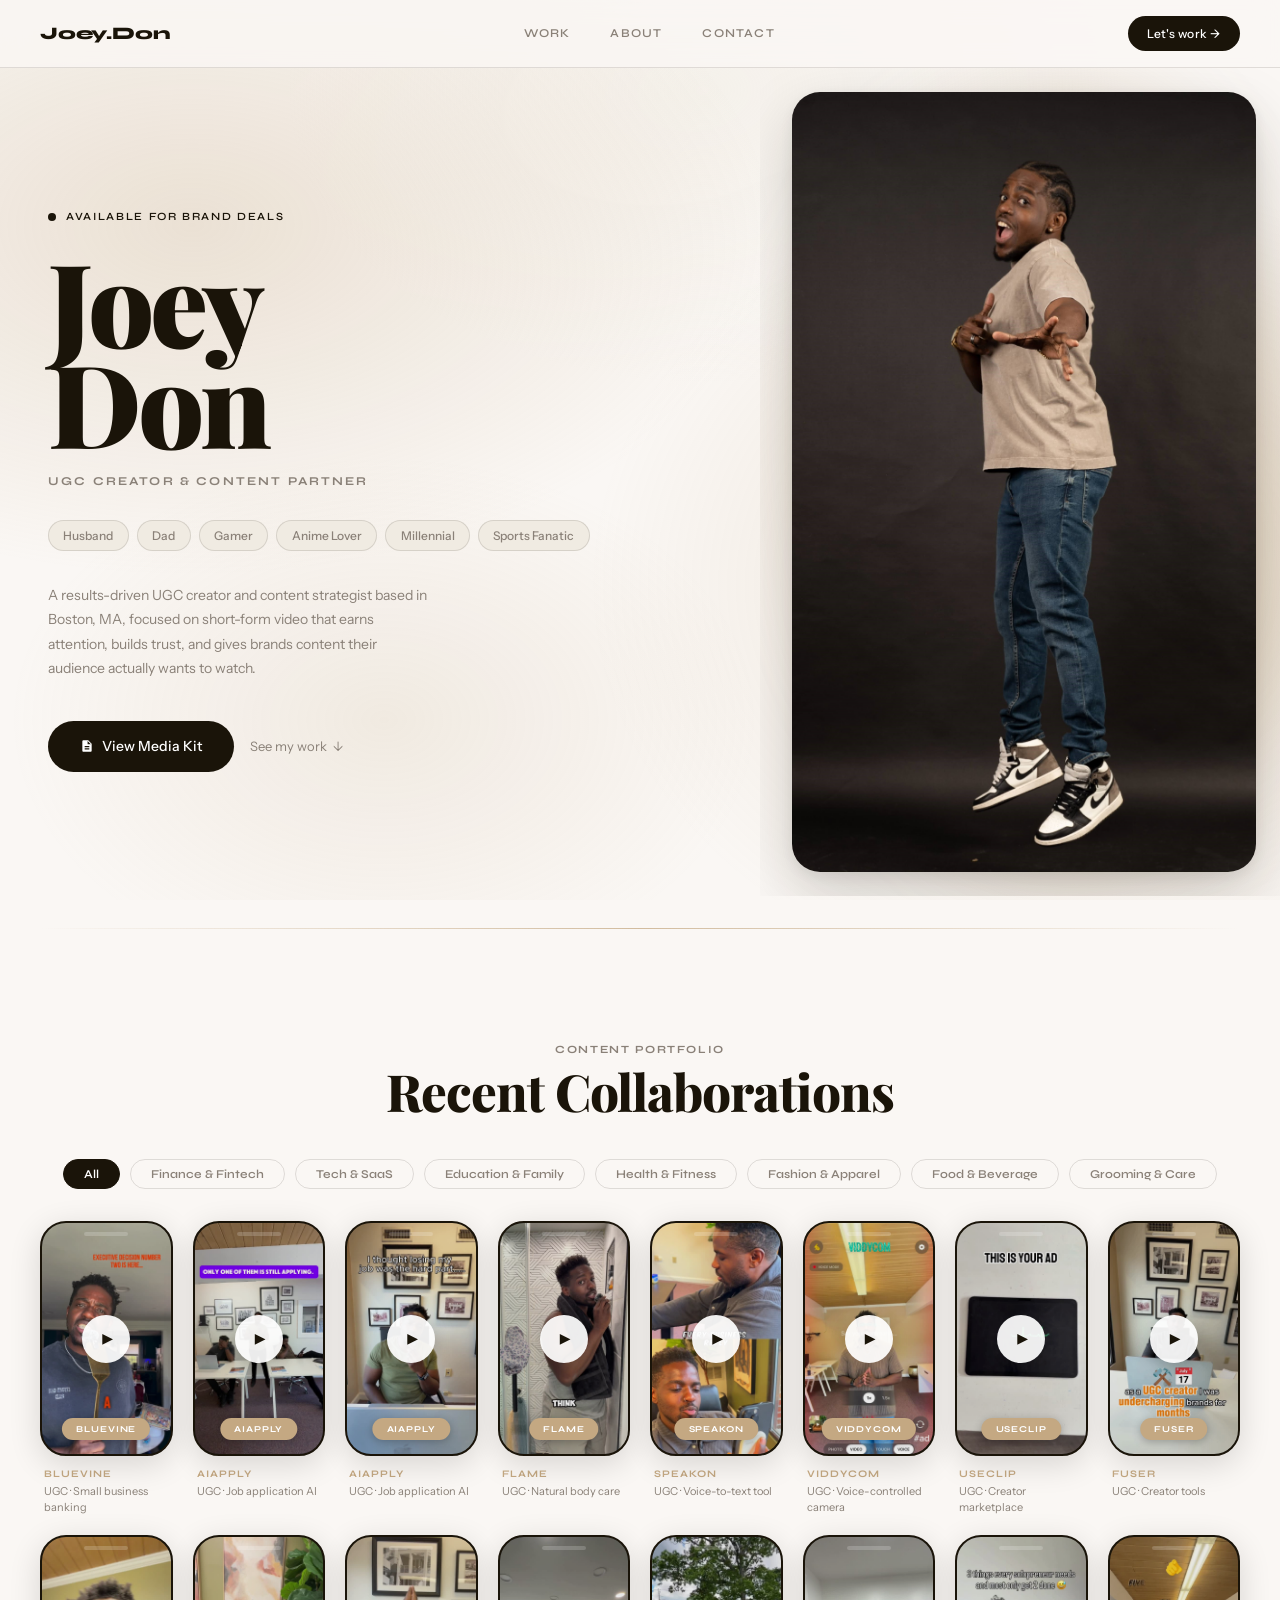
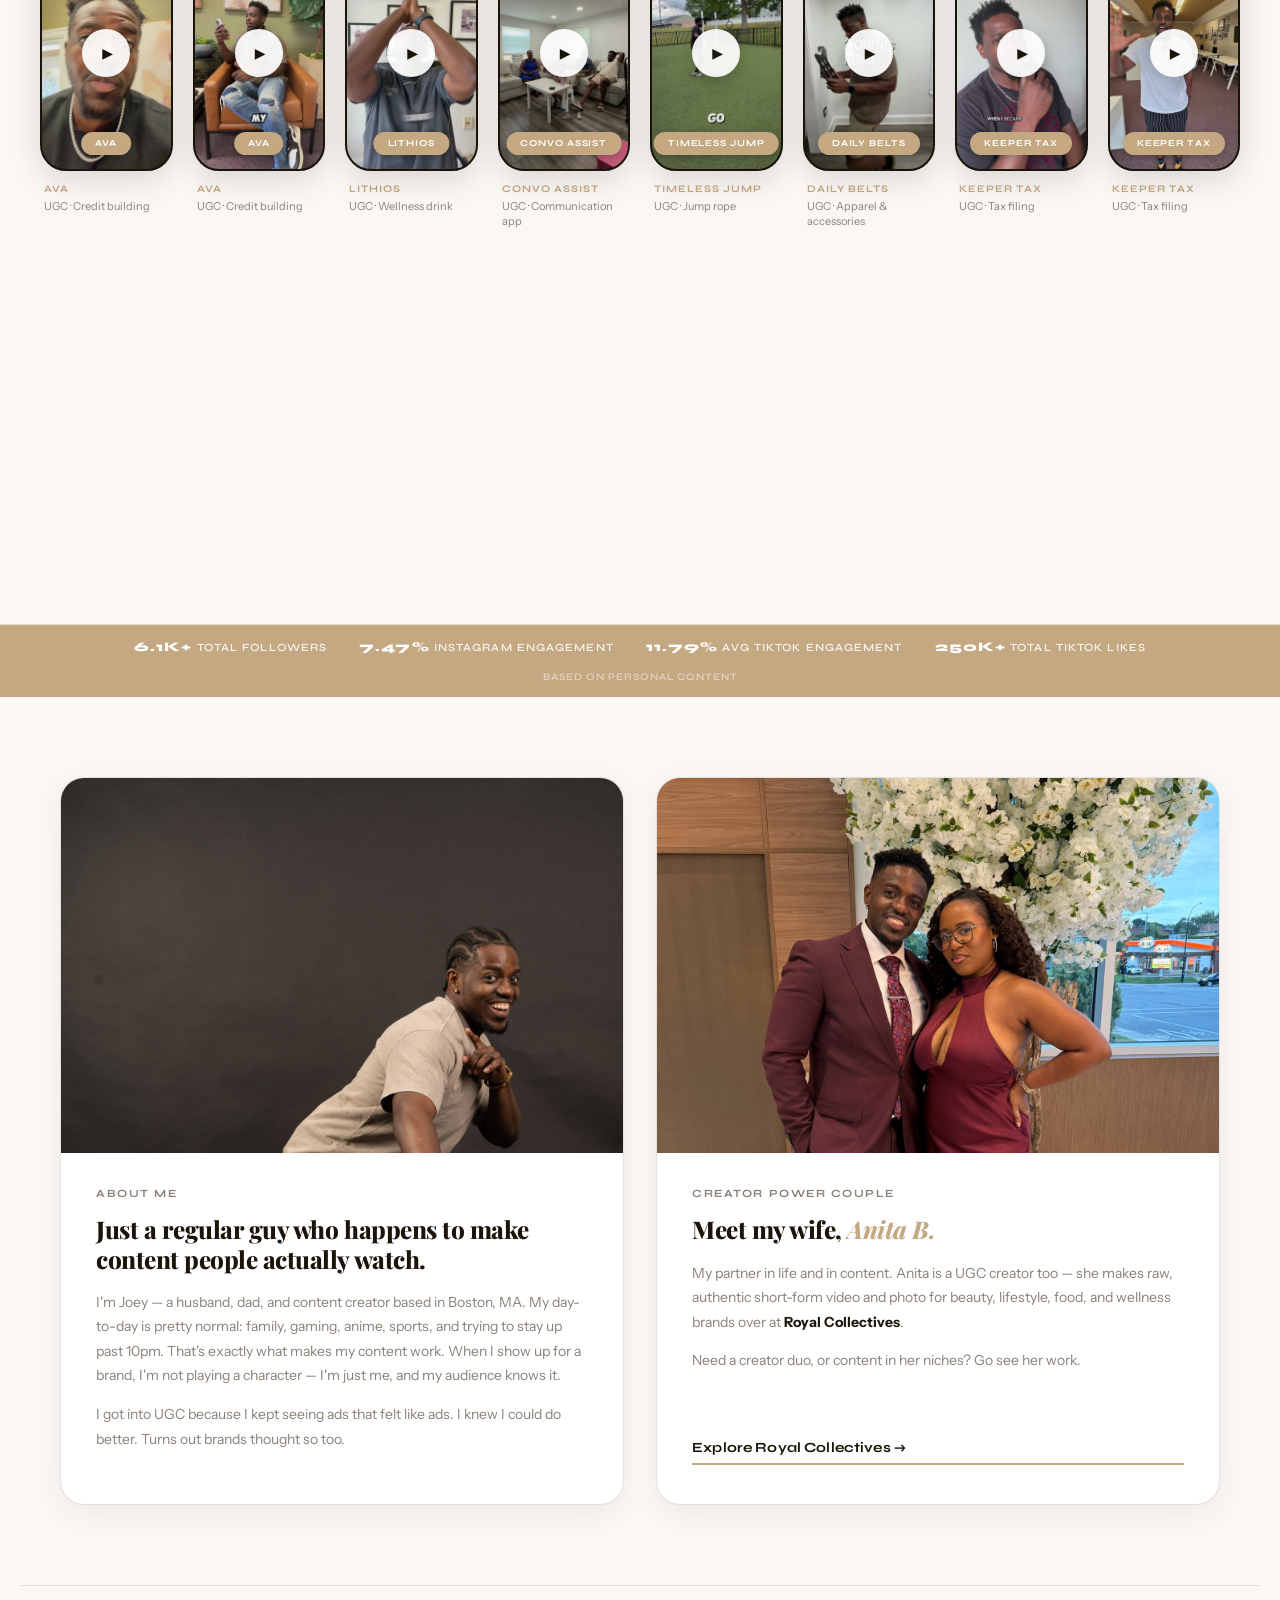
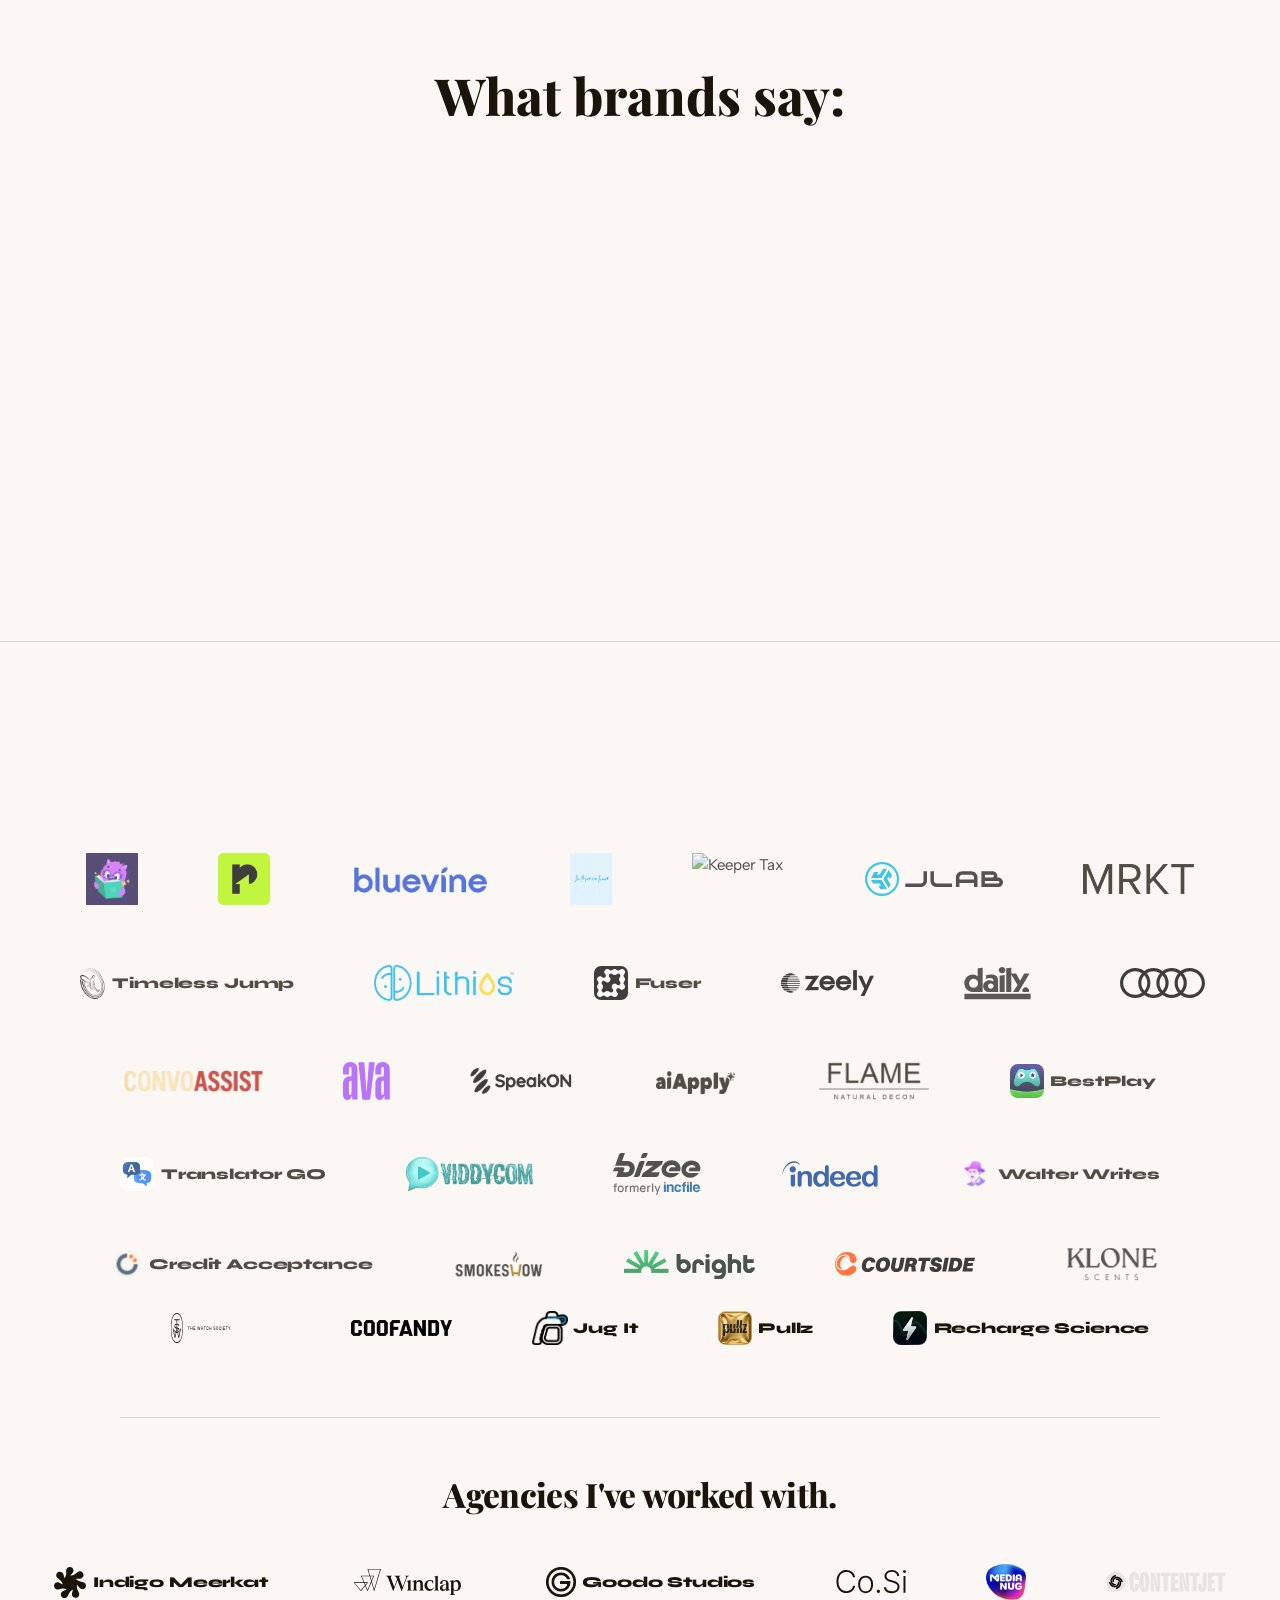
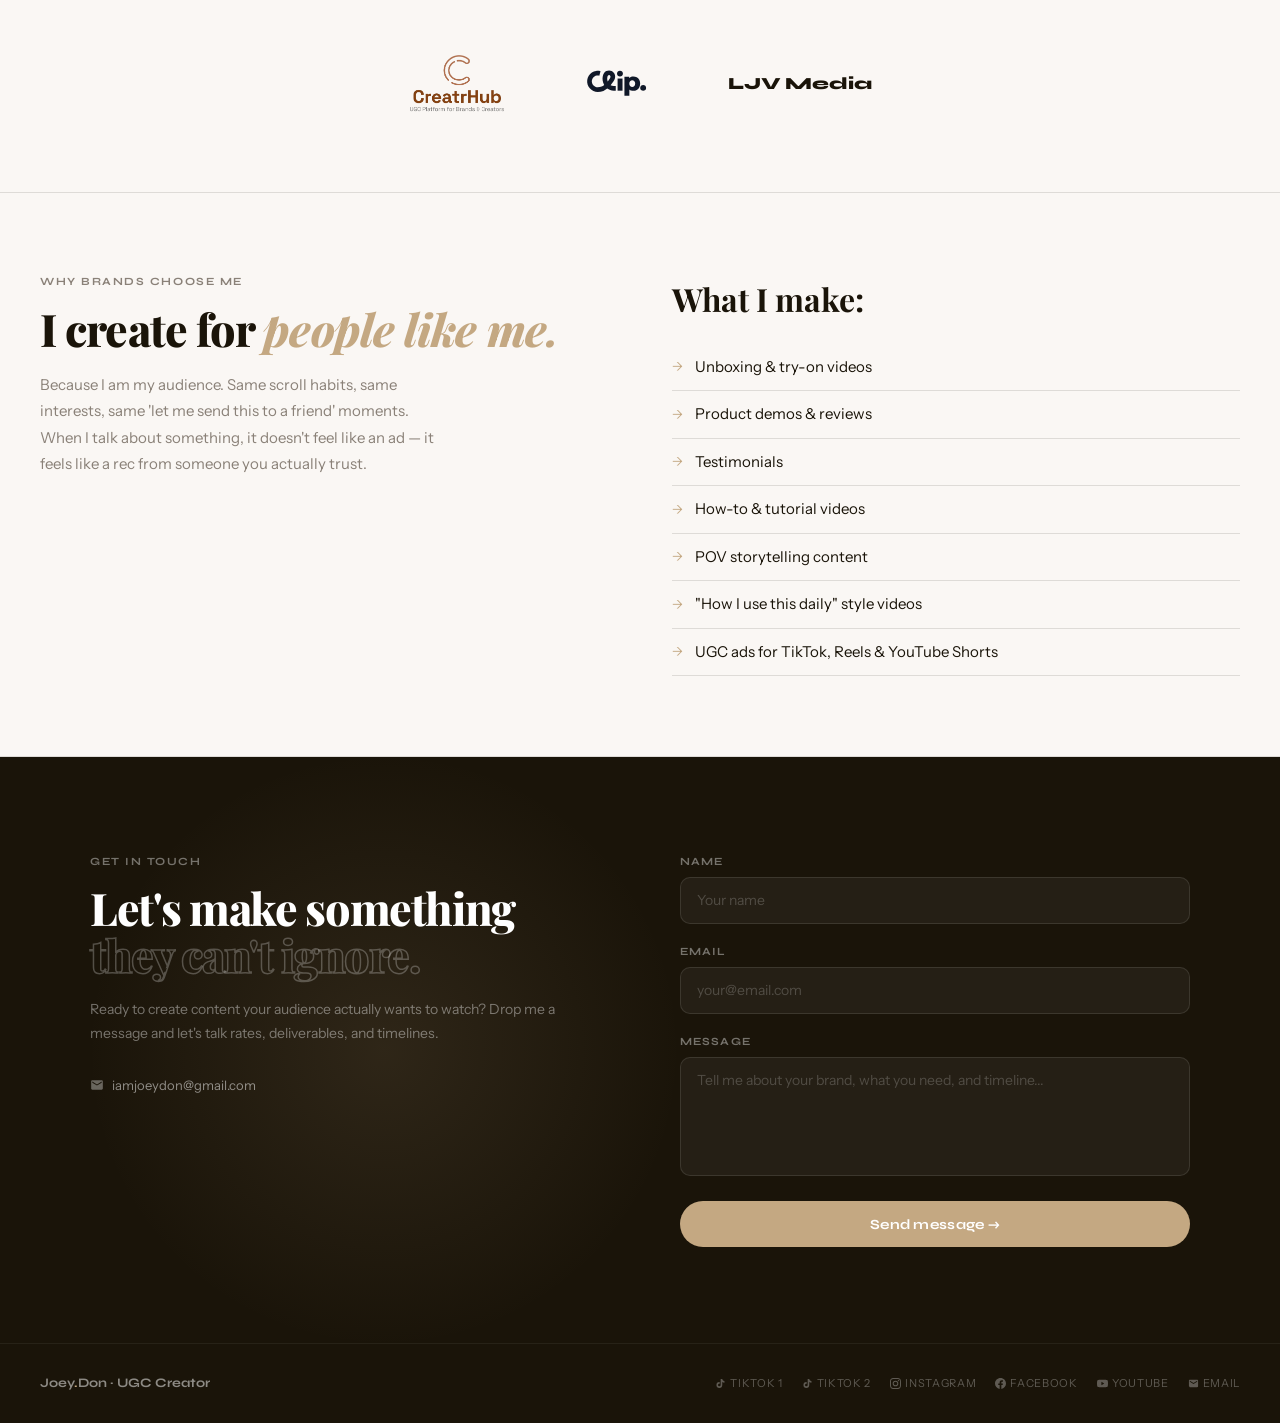
==== index.html @ cc967bf4 "Add Recharge Science to brands Co-Authored-By: Claude Opus 4.8 <noreply@anthropic.com>" ====
<!DOCTYPE html>
<html lang="en">
<head>
  <meta charset="UTF-8">
  <meta name="viewport" content="width=device-width, initial-scale=1.0">
  <title>Joey Don · UGC Creator</title>
  <meta name="description" content="Joey Don is a UGC creator making authentic short-form video content for brands — lifestyle, work humor, parenting, gaming, and more. Based stats, real results.">
  <meta property="og:title" content="Joey Don · UGC Creator" />
  <meta property="og:description" content="Authentic short-form video content that converts. Work humor, parenting, gaming, anime, and lifestyle niches." />
  <meta property="og:image" content="https://joeydon.com/public/images/joey_don_1.jpg" />
  <meta property="og:url" content="https://joeydon.com" />
  <meta property="og:type" content="website" />
  <meta name="twitter:card" content="summary_large_image" />
  <meta name="twitter:title" content="Joey Don · UGC Creator" />
  <meta name="twitter:description" content="Authentic short-form video content that converts. Work humor, parenting, gaming, anime, and lifestyle niches." />
  <meta name="twitter:image" content="https://joeydon.com/public/images/joey_don_1.jpg" />
  <link rel="preconnect" href="https://fonts.googleapis.com">
  <link rel="preconnect" href="https://fonts.gstatic.com" crossorigin>
  <link href="https://fonts.googleapis.com/css2?family=Playfair+Display:ital,wght@0,700;0,800;0,900;1,700&family=Syne:wght@400;600;700;800&family=Instrument+Sans:ital,wght@0,400;0,500;1,400&display=swap" rel="stylesheet">
  <link rel="stylesheet" href="public/style.css">
</head>
<body>

  <!-- ── NAV ── -->
  <nav></nav>

  <!-- ── HERO ── -->
  <div class="hero">
    <div class="hero-text">
      <div class="hero-eyebrow">
        <div class="pulse-dot"></div>
        <div class="eyebrow-text">Available for brand deals</div>
      </div>
      <div class="hero-name">Joey<br>Don</div>
      <div class="hero-role">UGC Creator &amp; Content Partner</div>
      <div class="identity-tags">
        <span class="identity-tag">Husband</span>
        <span class="identity-tag">Dad</span>
        <span class="identity-tag">Gamer</span>
        <span class="identity-tag">Anime Lover</span>
        <span class="identity-tag">Millennial</span>
        <span class="identity-tag">Sports Fanatic</span>
      </div>
      <p class="hero-sub">A results-driven UGC creator and content strategist based in Boston, MA, focused on short-form video that earns attention, builds trust, and gives brands content their audience actually wants to watch.</p>
      <div class="hero-actions">
        <a href="https://cjet.me/joeydon" class="btn-primary" target="_blank" rel="noopener noreferrer">
          <svg viewBox="0 0 24 24"><path d="M14 2H6c-1.1 0-2 .9-2 2v16c0 1.1.9 2 2 2h12c1.1 0 2-.9 2-2V8l-6-6zm2 16H8v-2h8v2zm0-4H8v-2h8v2zm-3-5V3.5L18.5 9H13z"/></svg>
          View Media Kit
        </a>
        <a href="#portfolio" class="btn-ghost">See my work</a>
      </div>
    </div>

    <div class="hero-photos">
      <div class="photo-frame">
        <img src="public/images/photos/joey_don_1.jpg" alt="Joey Don" />
      </div>
    </div>
  </div>

  <div class="section-divider"></div>

  <!-- ── VIDEO PORTFOLIO ── -->
  <div class="section" id="portfolio">
    <div class="section-header">
      <div>
        <div class="section-label">Content Portfolio</div>
        <div class="section-title">Recent Collaborations</div>
      </div>
    </div>

    <!-- ── FILTERS ── -->
    <div class="portfolio-filters">
      <button class="filter-btn active" data-filter="all">All</button>
      <button class="filter-btn" data-filter="finance">Finance &amp; Fintech</button>
      <button class="filter-btn" data-filter="tech">Tech &amp; SaaS</button>
      <button class="filter-btn" data-filter="education">Education &amp; Family</button>
      <button class="filter-btn" data-filter="fitness">Health &amp; Fitness</button>
      <button class="filter-btn" data-filter="fashion">Fashion &amp; Apparel</button>
      <button class="filter-btn" data-filter="beverage">Food &amp; Beverage</button>
      <button class="filter-btn" data-filter="grooming">Grooming &amp; Care</button>
    </div>

    <div class="video-grid">
      <div class="video-card" data-category="finance">
        <div class="video-thumb">
          <div class="video-badge">BlueVine</div>
          <video preload="metadata" muted playsinline poster="public/images/posters/bluevine2.jpg">
            <source src="public/videos/bluevine2.mp4" type="video/mp4">
          </video>
          <div class="play-overlay"><div class="play-circle">▶</div></div>
        </div>
        <div class="video-info">
          <span class="video-tag">BlueVine</span>
          <p>UGC · Small business banking</p>
        </div>
      </div>
      <div class="video-card" data-category="tech">
        <div class="video-thumb">
          <div class="video-badge">AIApply</div>
          <video preload="metadata" muted playsinline poster="public/images/posters/aiapply_1.jpg">
            <source src="public/videos/aiapply_1.mp4" type="video/mp4">
          </video>
          <div class="play-overlay"><div class="play-circle">▶</div></div>
        </div>
        <div class="video-info">
          <span class="video-tag">AIApply</span>
          <p>UGC · Job application AI</p>
        </div>
      </div>
      <div class="video-card" data-category="tech">
        <div class="video-thumb">
          <div class="video-badge">AIApply</div>
          <video preload="metadata" muted playsinline poster="public/images/posters/aiapply_2.jpg">
            <source src="public/videos/aiapply_2.mp4" type="video/mp4">
          </video>
          <div class="play-overlay"><div class="play-circle">▶</div></div>
        </div>
        <div class="video-info">
          <span class="video-tag">AIApply</span>
          <p>UGC · Job application AI</p>
        </div>
      </div>
      <div class="video-card" data-category="grooming">
        <div class="video-thumb">
          <div class="video-badge">Flame</div>
          <video preload="metadata" muted playsinline poster="public/images/posters/flame.jpg">
            <source src="public/videos/flame.mp4" type="video/mp4">
          </video>
          <div class="play-overlay"><div class="play-circle">▶</div></div>
        </div>
        <div class="video-info">
          <span class="video-tag">Flame</span>
          <p>UGC · Natural body care</p>
        </div>
      </div>
      <div class="video-card" data-category="tech">
        <div class="video-thumb">
          <div class="video-badge">SpeakON</div>
          <video preload="metadata" muted playsinline poster="public/images/posters/speakon.jpg">
            <source src="public/videos/speakon.mp4" type="video/mp4">
          </video>
          <div class="play-overlay"><div class="play-circle">▶</div></div>
        </div>
        <div class="video-info">
          <span class="video-tag">SpeakON</span>
          <p>UGC · Voice-to-text tool</p>
        </div>
      </div>
      <div class="video-card" data-category="tech">
        <div class="video-thumb">
          <div class="video-badge">Viddycom</div>
          <video preload="metadata" muted playsinline poster="public/images/posters/viddycom.jpg">
            <source src="public/videos/viddycom.mp4" type="video/mp4">
          </video>
          <div class="play-overlay"><div class="play-circle">▶</div></div>
        </div>
        <div class="video-info">
          <span class="video-tag">Viddycom</span>
          <p>UGC · Voice-controlled camera</p>
        </div>
      </div>
      <div class="video-card" data-category="tech">
        <div class="video-thumb">
          <div class="video-badge">UseClip</div>
          <video preload="metadata" muted playsinline poster="public/images/posters/useclip.jpg">
            <source src="public/videos/useclip.mp4" type="video/mp4">
          </video>
          <div class="play-overlay"><div class="play-circle">▶</div></div>
        </div>
        <div class="video-info">
          <span class="video-tag">UseClip</span>
          <p>UGC · Creator marketplace</p>
        </div>
      </div>
      <div class="video-card" data-category="tech">
        <div class="video-thumb">
          <div class="video-badge">Fuser</div>
          <video preload="metadata" muted playsinline poster="public/images/posters/fuser.jpg">
            <source src="public/videos/fuser.mp4" type="video/mp4">
          </video>
          <div class="play-overlay"><div class="play-circle">▶</div></div>
        </div>
        <div class="video-info">
          <span class="video-tag">Fuser</span>
          <p>UGC · Creator tools</p>
        </div>
      </div>
      <div class="video-card" data-category="finance">
        <div class="video-thumb">
          <div class="video-badge">Ava</div>
          <video preload="metadata" muted playsinline poster="public/images/posters/meetava.jpg">
            <source src="public/videos/meetava.mp4" type="video/mp4">
          </video>
          <div class="play-overlay"><div class="play-circle">▶</div></div>
        </div>
        <div class="video-info">
          <span class="video-tag">Ava</span>
          <p>UGC · Credit building</p>
        </div>
      </div>
      <div class="video-card" data-category="finance">
        <div class="video-thumb">
          <div class="video-badge">Ava</div>
          <video preload="metadata" muted playsinline poster="public/images/posters/meetava_2.jpg">
            <source src="public/videos/meetava_2.mp4" type="video/mp4">
          </video>
          <div class="play-overlay"><div class="play-circle">▶</div></div>
        </div>
        <div class="video-info">
          <span class="video-tag">Ava</span>
          <p>UGC · Credit building</p>
        </div>
      </div>
      <div class="video-card" data-category="beverage">
        <div class="video-thumb">
          <div class="video-badge">Lithios</div>
          <video preload="metadata" muted playsinline poster="public/images/posters/lithios.jpg">
            <source src="public/videos/lithios.mp4" type="video/mp4">
          </video>
          <div class="play-overlay"><div class="play-circle">▶</div></div>
        </div>
        <div class="video-info">
          <span class="video-tag">Lithios</span>
          <p>UGC · Wellness drink</p>
        </div>
      </div>
      <div class="video-card" data-category="tech">
        <div class="video-thumb">
          <div class="video-badge">Convo Assist</div>
          <video preload="metadata" muted playsinline poster="public/images/posters/convoassist.jpg">
            <source src="public/videos/convoassist.mp4" type="video/mp4">
          </video>
          <div class="play-overlay"><div class="play-circle">▶</div></div>
        </div>
        <div class="video-info">
          <span class="video-tag">Convo Assist</span>
          <p>UGC · Communication app</p>
        </div>
      </div>
      <div class="video-card" data-category="fitness">
        <div class="video-thumb">
          <div class="video-badge">Timeless Jump</div>
          <video preload="metadata" muted playsinline poster="public/images/posters/timelessjump.jpg">
            <source src="public/videos/timelessjump.mp4" type="video/mp4">
          </video>
          <div class="play-overlay"><div class="play-circle">▶</div></div>
        </div>
        <div class="video-info">
          <span class="video-tag">Timeless Jump</span>
          <p>UGC · Jump rope</p>
        </div>
      </div>
      <div class="video-card" data-category="fashion">
        <div class="video-thumb">
          <div class="video-badge">Daily Belts</div>
          <video preload="metadata" muted playsinline poster="public/images/posters/dailybelts.jpg">
            <source src="public/videos/dailybelts.mp4" type="video/mp4">
          </video>
          <div class="play-overlay"><div class="play-circle">▶</div></div>
        </div>
        <div class="video-info">
          <span class="video-tag">Daily Belts</span>
          <p>UGC · Apparel &amp; accessories</p>
        </div>
      </div>
      <div class="video-card" data-category="finance">
        <div class="video-thumb">
          <div class="video-badge">Keeper Tax</div>
          <video preload="metadata" muted playsinline poster="public/images/posters/keeper_1.jpg">
            <source src="public/videos/keeper_1.mp4" type="video/mp4">
          </video>
          <div class="play-overlay"><div class="play-circle">▶</div></div>
        </div>
        <div class="video-info">
          <span class="video-tag">Keeper Tax</span>
          <p>UGC · Tax filing</p>
        </div>
      </div>
      <div class="video-card" data-category="finance">
        <div class="video-thumb">
          <div class="video-badge">Keeper Tax</div>
          <video preload="metadata" muted playsinline poster="public/images/posters/keeper_2.jpg">
            <source src="public/videos/keeper_2.mp4" type="video/mp4">
          </video>
          <div class="play-overlay"><div class="play-circle">▶</div></div>
        </div>
        <div class="video-info">
          <span class="video-tag">Keeper Tax</span>
          <p>UGC · Tax filing</p>
        </div>
      </div>
      <div class="video-card" data-category="finance">
        <div class="video-thumb">
          <div class="video-badge">Keeper Tax</div>
          <video preload="metadata" muted playsinline poster="public/images/posters/keeper_3.jpg">
            <source src="public/videos/keeper_3.mp4" type="video/mp4">
          </video>
          <div class="play-overlay"><div class="play-circle">▶</div></div>
        </div>
        <div class="video-info">
          <span class="video-tag">Keeper Tax</span>
          <p>UGC · Tax filing</p>
        </div>
      </div>
      <div class="video-card" data-category="tech">
        <div class="video-thumb">
          <div class="video-badge">PitchBrand</div>
          <video preload="metadata" muted playsinline poster="public/images/posters/pitchbrand.jpg">
            <source src="public/videos/pitchbrand.mp4" type="video/mp4">
          </video>
          <div class="play-overlay"><div class="play-circle">▶</div></div>
        </div>
        <div class="video-info">
          <span class="video-tag">PitchBrand</span>
          <p>Talking head · Creator tools</p>
        </div>
      </div>
      <div class="video-card" data-category="finance">
        <div class="video-thumb">
          <div class="video-badge">BlueVine</div>
          <video preload="metadata" muted playsinline poster="public/images/posters/bluevine.jpg">
            <source src="public/videos/bluevine.mp4" type="video/mp4">
          </video>
          <div class="play-overlay"><div class="play-circle">▶</div></div>
        </div>
        <div class="video-info">
          <span class="video-tag">BlueVine</span>
          <p>Affiliate · Small business finance</p>
        </div>
      </div>
      <div class="video-card" data-category="finance">
        <div class="video-thumb">
          <div class="video-badge">BlueVine</div>
          <video preload="metadata" muted playsinline poster="public/images/posters/bluevine_3.jpg">
            <source src="public/videos/bluevine_3.mp4" type="video/mp4">
          </video>
          <div class="play-overlay"><div class="play-circle">▶</div></div>
        </div>
        <div class="video-info">
          <span class="video-tag">BlueVine</span>
          <p>UGC · Small business banking</p>
        </div>
      </div>
      <div class="video-card" data-category="education">
        <div class="video-thumb">
          <div class="video-badge">Reading.com</div>
          <video preload="metadata" muted playsinline poster="public/images/posters/readingcom5.jpg">
            <source src="public/videos/readingcom5.mp4" type="video/mp4">
          </video>
          <div class="play-overlay"><div class="play-circle">▶</div></div>
        </div>
        <div class="video-info">
          <span class="video-tag">Reading.com</span>
          <p>Talking head · EdTech promotion</p>
        </div>
      </div>
      <div class="video-card" data-category="education">
        <div class="video-thumb">
          <div class="video-badge">Reading.com</div>
          <video preload="metadata" muted playsinline poster="public/images/posters/readingcom_2.jpg">
            <source src="public/videos/readingcom_2.mp4" type="video/mp4">
          </video>
          <div class="play-overlay"><div class="play-circle">▶</div></div>
        </div>
        <div class="video-info">
          <span class="video-tag">Reading.com</span>
          <p>Skit style · Kids literacy</p>
        </div>
      </div>
      <div class="video-card" data-category="education">
        <div class="video-thumb">
          <div class="video-badge">Reading.com</div>
          <video preload="metadata" muted playsinline poster="public/images/posters/readingcom_3.jpg">
            <source src="public/videos/readingcom_3.mp4" type="video/mp4">
          </video>
          <div class="play-overlay"><div class="play-circle">▶</div></div>
        </div>
        <div class="video-info">
          <span class="video-tag">Reading.com</span>
          <p>POV style · Parent relatable</p>
        </div>
      </div>
      <div class="video-card" data-category="education">
        <div class="video-thumb">
          <div class="video-badge">Reading.com</div>
          <video preload="metadata" muted playsinline poster="public/images/posters/readingcom_4.jpg">
            <source src="public/videos/readingcom_4.mp4" type="video/mp4">
          </video>
          <div class="play-overlay"><div class="play-circle">▶</div></div>
        </div>
        <div class="video-info">
          <span class="video-tag">Reading.com</span>
          <p>Voiceover · Product feature</p>
        </div>
      </div>
    </div>


  </div>

  <!-- ── STATS BAR ── -->
  <div class="stats-bar">
    <span class="stat-item"><span class="stat-val">6.1K+</span> Total Followers</span>
    <span class="stat-dot">·</span>
    <span class="stat-item"><span class="stat-val">7.47%</span> Instagram Engagement</span>
    <span class="stat-dot">·</span>
    <span class="stat-item"><span class="stat-val">11.79%</span> Avg TikTok Engagement</span>
    <span class="stat-dot">·</span>
    <span class="stat-item"><span class="stat-val">250K+</span> Total TikTok Likes</span>
    <div class="stats-note">Based on personal content</div>
  </div>

  <!-- ── ABOUT + PARTNER (side by side) ── -->
  <div class="about-duo" id="about-me">
    <div class="duo-card">
      <div class="duo-photo">
        <img src="public/images/photos/joey_don_2.jpg" alt="Joey Don" />
      </div>
      <div class="duo-body">
        <div class="section-label" style="margin-bottom:0.8rem;">About me</div>
        <h2 class="duo-heading">Just a regular guy who happens to make content people actually watch.</h2>
        <p>I'm Joey — a husband, dad, and content creator based in Boston, MA. My day-to-day is pretty normal: family, gaming, anime, sports, and trying to stay up past 10pm. That's exactly what makes my content work. When I show up for a brand, I'm not playing a character — I'm just me, and my audience knows it.</p>
        <p>I got into UGC because I kept seeing ads that felt like ads. I knew I could do better. Turns out brands thought so too.</p>
      </div>
    </div>
    <a href="https://royalcollectives.com/" target="_blank" rel="noopener noreferrer" class="duo-card duo-card--link">
      <div class="duo-photo">
        <img src="public/images/photos/anita_joey.jpg" alt="Joey and Anita" />
      </div>
      <div class="duo-body">
        <div class="section-label" style="margin-bottom:0.8rem;">Creator power couple</div>
        <h2 class="duo-heading">Meet my wife, <em>Anita B.</em></h2>
        <p>My partner in life and in content. Anita is a UGC creator too — she makes raw, authentic short-form video and photo for beauty, lifestyle, food, and wellness brands over at <strong>Royal Collectives</strong>.</p>
        <p>Need a creator duo, or content in her niches? Go see her work.</p>
        <span class="partner-cta">Explore Royal Collectives →</span>
      </div>
    </a>
  </div>

  <!-- ── TESTIMONIALS ── -->
  <div class="testimonials-section">
    <div class="testimonials-heading">What brands say:</div>
    <div class="testimonials-carousel">
      <div class="testimonials-track" id="testimonials-track">
      <div class="testimonial-card">
        <div class="testimonial-quote">"Joey made an awesome skit style UGC video for PitchBrand. He had fast turnaround, great communication, and produced a sharp ad angle that we're excited to test. Definitely recommend!"</div>
        <div class="testimonial-author">
          <div class="testimonial-avatar">K</div>
          <div>
            <div class="testimonial-name">Kyle</div>
            <div class="testimonial-role">Owner, PitchBrand</div>
          </div>
        </div>
      </div>
      <div class="testimonial-card">
        <div class="testimonial-quote">"Joey's content is great — keep it coming!"</div>
        <div class="testimonial-author">
          <div class="testimonial-avatar">S</div>
          <div>
            <div class="testimonial-name">Sylvain</div>
            <div class="testimonial-role">Head of Growth, Reading.com</div>
          </div>
        </div>
      </div>
      <div class="testimonial-card">
        <div class="testimonial-quote">"Genuinely loved the content you made, and it's actually ranking, which is exactly what we're after."</div>
        <div class="testimonial-author">
          <div class="testimonial-avatar">K</div>
          <div>
            <div class="testimonial-name">Kristal</div>
            <div class="testimonial-role">Sr. Creative Strategist, Keeper Tax</div>
          </div>
        </div>
      </div>
      <div class="testimonial-card">
        <div class="testimonial-quote">"Thank you again for everything! Your video was also one of the favorites among our entire team, and we're really excited to get it posted!"</div>
        <div class="testimonial-author">
          <div class="testimonial-avatar">L</div>
          <div>
            <div class="testimonial-name">Lucas</div>
            <div class="testimonial-role">Brand Coordinator, Lithios</div>
          </div>
        </div>
      </div>
      <div class="testimonial-card">
        <div class="testimonial-quote">"Smooth communication, listened to the brief, quick turnaround. Very pleased with the collaboration!"</div>
        <div class="testimonial-author">
          <div class="testimonial-avatar">A</div>
          <div>
            <div class="testimonial-name">Ava Team</div>
            <div class="testimonial-role">Ava (meetava)</div>
          </div>
        </div>
      </div>
      <div class="testimonial-card">
        <div class="testimonial-quote">"Great creator and very creative!!"</div>
        <div class="testimonial-author">
          <div class="testimonial-avatar">C</div>
          <div>
            <div class="testimonial-name">Convo Assist Team</div>
            <div class="testimonial-role">Convo Assist</div>
          </div>
        </div>
      </div>
      <div class="testimonial-card">
        <div class="testimonial-quote">"Really easy collaboration from start to finish. Joey responded quickly, understood the brief straight away, and delivered ahead of schedule. He brought his own creative ideas to it and the final video was excellent. Highly recommended."</div>
        <div class="testimonial-author">
          <div class="testimonial-avatar">M</div>
          <div>
            <div class="testimonial-name">Marcus</div>
            <div class="testimonial-role">Viddycom</div>
          </div>
        </div>
      </div>
      <div class="testimonial-card">
        <div class="testimonial-quote">"Just wanted to say the videos look great. Your work as a content creator for AIApply has been incredibly effective, authentic, and exactly what we were looking for to drive engagement."</div>
        <div class="testimonial-author">
          <div class="testimonial-avatar">Y</div>
          <div>
            <div class="testimonial-name">Yoann</div>
            <div class="testimonial-role">Chief Growth Officer, AIApply</div>
          </div>
        </div>
      </div>
      <div class="testimonial-card">
        <div class="testimonial-quote">"Working with Joey was a real pleasure. He is a very professional, proactive, and creative collaborator. He provides quality material on time and as agreed. I would highly recommend using his services!"</div>
        <div class="testimonial-author">
          <div class="testimonial-avatar">M</div>
          <div>
            <div class="testimonial-name">Martiana</div>
            <div class="testimonial-role">Casting &amp; Production Coordinator, Indigo Meerkat</div>
          </div>
        </div>
      </div>
      <div class="testimonial-card">
        <div class="testimonial-quote">"Working with Joey was a real pleasure. He is a very professional, proactive, and creative collaborator. He provides quality material on time and as agreed. I would highly recommend using his services! 😃"</div>
        <div class="testimonial-author">
          <div class="testimonial-avatar">L</div>
          <div>
            <div class="testimonial-name">Luciana</div>
            <div class="testimonial-role">Casting Assistant, Indigo Meerkat</div>
          </div>
        </div>
      </div>
      <div class="testimonial-card">
        <div class="testimonial-quote">"It's been such a pleasure working with Jovenson! He's reliable, easy to work with, and always puts a lot of effort into the content. I really appreciate how smoothly everything goes and would definitely recommend working with Joey!"</div>
        <div class="testimonial-author">
          <div class="testimonial-avatar">I</div>
          <div>
            <div class="testimonial-name">Irena</div>
            <div class="testimonial-role">Zeely</div>
          </div>
        </div>
      </div>
      <div class="testimonial-card">
        <div class="testimonial-quote">"It's our first time working with Joey, but he instantly proved how reliable he is! Give him the guidelines and he'll write a script that nails the message, delivers ahead of schedule, and the content comes out great.<br><br>Easy to work with and a pleasure to brief. Would collaborate with him again!"</div>
        <div class="testimonial-author">
          <div class="testimonial-avatar">K</div>
          <div>
            <div class="testimonial-name">Kenneth</div>
            <div class="testimonial-role">Influencer Manager, The Watch Society</div>
          </div>
        </div>
      </div>
      <div class="testimonial-card">
        <div class="testimonial-quote">"Jovenson is a great creator! He is super easy to work with, reliable, and responsive. His filming skills and delivery are very authentic and engaging. I am definitely looking forward to hiring him again!"</div>
        <div class="testimonial-author">
          <div class="testimonial-avatar">A</div>
          <div>
            <div class="testimonial-name">Ashleigh</div>
            <div class="testimonial-role">UGC Talent Coordinator, LJV Media</div>
          </div>
        </div>
      </div>
      <div class="testimonial-card wide">
        <div class="testimonial-quote">"Joey brought real creative firepower to the launch of our new Fuser feature. He built a custom UGC rate calculator and created sharp, high-energy content that made the tool instantly understandable and exciting to use. He moved fast, got the product immediately, and delivered everything ahead of schedule without compromising on quality. The final content felt native to the platform, visually strong, and genuinely useful.<br><br>Collaborative and easy to work with. Joey knows how to turn a product feature into something people actually want to engage with."</div>
        <div class="testimonial-author">
          <div class="testimonial-avatar">F</div>
          <div>
            <div class="testimonial-name">Fuser Team</div>
            <div class="testimonial-role">Head of Partnerships, Fuser</div>
          </div>
        </div>
      </div>
      <div class="testimonial-card wide">
        <div class="testimonial-quote">"Working with Joey was an absolute breeze! He completely got our brand's voice right out of the gate and delivered stunning, high quality content ahead of schedule. His attention to detail and natural energy on camera made the hooks feel super authentic. If you need a reliable UGC creator who delivers polished, ready to run assets, look no further."</div>
        <div class="testimonial-author">
          <div class="testimonial-avatar">O</div>
          <div>
            <div class="testimonial-name">Olubukola</div>
            <div class="testimonial-role">CEO, CreatrHub</div>
          </div>
        </div>
      </div>
      </div>
    </div>
  </div>

  <!-- ── BRANDS ── -->
  <div class="brands-section" id="brands">
    <div class="brands-headline">Brands I've worked with.</div>
    <div class="brands-logo-grid">
      <a href="https://www.reading.com" target="_blank" rel="noopener noreferrer" class="brand-logo-item">
        <img src="https://blog.reading.com/wp-content/uploads/2023/10/Group-1.png" alt="Reading.com" onerror="this.src='public/images/logos/readingcom_logo.jpg'" />
      </a>
      <a href="https://pitchbrand.co" target="_blank" rel="noopener noreferrer" class="brand-logo-item">
        <img src="https://pitchbrand.co/pegasus/logo.png" alt="PitchBrand" onerror="this.src='public/images/logos/pitchbrand.png'" />
      </a>
      <a href="https://www.bluevine.com" target="_blank" rel="noopener noreferrer" class="brand-logo-item">
        <img src="public/images/logos/Bluevine Logo_Bluevine Blue.png" alt="BlueVine" />
      </a>
      <a href="https://inprintwetrust.co" target="_blank" rel="noopener noreferrer" class="brand-logo-item">
        <img src="https://inprintwetrust.co/cdn/shop/files/IPWT_Wordmark_Black.svg?v=1731638613&width=400" alt="In Print We Trust" onerror="this.src='public/images/logos/ipwt.jpeg'" />
      </a>
      <a href="https://www.keepertax.com" target="_blank" rel="noopener noreferrer" class="brand-logo-item">
        <img src="https://cdn.prod.website-files.com/5cdcb07b95678daa55f2bd83/649feb9911e829328ce6ad85_logo%20transparent.png" alt="Keeper Tax" />
      </a>
      <a href="https://www.jlab.com" target="_blank" rel="noopener noreferrer" class="brand-logo-item">
        <img src="public/images/logos/jlab.svg" alt="JLab" />
      </a>
      <a href="https://www.mrktedge.ai" target="_blank" rel="noopener noreferrer" class="brand-logo-item">
        <img src="public/images/logos/mrktedge.png" alt="MrktEdge" style="height: 30px;" />
      </a>
      <a href="https://www.timelessjump.com" target="_blank" rel="noopener noreferrer" class="brand-logo-item" style="gap: 0.05rem;">
        <img src="public/images/logos/timelessjump.png" alt="Timeless Jump" style="filter: invert(1); height: 36px; width: 36px;" />
        <span style="font-family: 'Syne', sans-serif; font-weight: 800; font-size: 15px; color: var(--black); letter-spacing: -0.01em; white-space: nowrap;">Timeless Jump</span>
      </a>
      <a href="https://drinklithios.com" target="_blank" rel="noopener noreferrer" class="brand-logo-item">
        <img src="public/images/logos/lithios.png" alt="Lithios" />
      </a>
      <a href="https://fuser.studio" target="_blank" rel="noopener noreferrer" class="brand-logo-item" style="gap: 0.4rem;">
        <img src="public/images/logos/fuser.png" alt="Fuser" style="height: 34px; width: 34px; border-radius: 7px;" />
        <span style="font-family: 'Syne', sans-serif; font-weight: 800; font-size: 15px; color: var(--black); letter-spacing: -0.01em; white-space: nowrap;">Fuser</span>
      </a>
      <a href="https://zeely.ai" target="_blank" rel="noopener noreferrer" class="brand-logo-item">
        <img src="public/images/logos/zeely.svg" alt="Zeely" style="height: 26px;" />
      </a>
      <a href="https://dailybelts.com" target="_blank" rel="noopener noreferrer" class="brand-logo-item">
        <img src="public/images/logos/dailybelts.svg" alt="Daily Belts" style="height: 46px;" />
      </a>
      <a href="https://www.audi.com" target="_blank" rel="noopener noreferrer" class="brand-logo-item">
        <img src="public/images/logos/audi.svg" alt="Audi" style="height: 30px;" />
      </a>
      <a href="https://www.convoassist.net" target="_blank" rel="noopener noreferrer" class="brand-logo-item">
        <img src="public/images/logos/convoassist.png" alt="Convo Assist" style="height: 22px; max-width: 170px;" />
      </a>
      <a href="https://www.meetava.com" target="_blank" rel="noopener noreferrer" class="brand-logo-item">
        <img src="public/images/logos/ava.svg" alt="Ava" style="height: 38px;" />
      </a>
      <a href="https://www.speakon.app" target="_blank" rel="noopener noreferrer" class="brand-logo-item">
        <img src="public/images/logos/speakon.png" alt="SpeakON" style="height: 30px;" />
      </a>
      <a href="https://aiapply.co" target="_blank" rel="noopener noreferrer" class="brand-logo-item">
        <img src="public/images/logos/aiapply.png" alt="AIApply" style="height: 26px;" />
      </a>
      <a href="https://flamedecon.com" target="_blank" rel="noopener noreferrer" class="brand-logo-item">
        <img src="public/images/logos/flamedecon.png" alt="Flame Natural Decon" style="height: 40px;" />
      </a>
      <a href="https://apps.apple.com/us/app/playtest-pro-by-bestplay/id6503697761" target="_blank" rel="noopener noreferrer" class="brand-logo-item" style="gap: 0.4rem;">
        <img src="public/images/logos/bestplay.png" alt="BestPlay" style="height: 34px; width: 34px; border-radius: 8px;" />
        <span style="font-family: 'Syne', sans-serif; font-weight: 800; font-size: 15px; color: var(--black); letter-spacing: -0.01em; white-space: nowrap;">BestPlay</span>
      </a>
      <a href="https://apps.apple.com/us/app/translator-go-ai-translate/id1570134612" target="_blank" rel="noopener noreferrer" class="brand-logo-item" style="gap: 0.4rem;">
        <img src="public/images/logos/translatorgo.png" alt="Translator GO" style="height: 34px; width: 34px; border-radius: 8px;" />
        <span style="font-family: 'Syne', sans-serif; font-weight: 800; font-size: 15px; color: var(--black); letter-spacing: -0.01em; white-space: nowrap;">Translator GO</span>
      </a>
      <a href="https://viddycom.com" target="_blank" rel="noopener noreferrer" class="brand-logo-item">
        <img src="public/images/logos/viddycom.png" alt="Viddycom" style="height: 34px;" />
      </a>
      <a href="https://bizee.com" target="_blank" rel="noopener noreferrer" class="brand-logo-item">
        <img src="public/images/logos/bizee.svg" alt="Bizee" style="height: 42px;" />
      </a>
      <a href="https://www.indeed.com" target="_blank" rel="noopener noreferrer" class="brand-logo-item">
        <img src="public/images/logos/indeed.svg" alt="Indeed" style="height: 26px;" />
      </a>
      <a href="https://walterwrites.ai" target="_blank" rel="noopener noreferrer" class="brand-logo-item" style="gap: 0.4rem;">
        <img src="public/images/logos/walterwrites.png" alt="Walter Writes" style="height: 34px; width: 34px; border-radius: 8px;" />
        <span style="font-family: 'Syne', sans-serif; font-weight: 800; font-size: 15px; color: var(--black); letter-spacing: -0.01em; white-space: nowrap;">Walter Writes</span>
      </a>
      <a href="https://www.creditacceptance.com" target="_blank" rel="noopener noreferrer" class="brand-logo-item" style="gap: 0.45rem;">
        <img src="public/images/logos/creditacceptance.png" alt="Credit Acceptance" style="height: 30px; width: 30px;" />
        <span style="font-family: 'Syne', sans-serif; font-weight: 800; font-size: 15px; color: var(--black); letter-spacing: -0.01em; white-space: nowrap;">Credit Acceptance</span>
      </a>
      <a href="https://www.smokeshow.com" target="_blank" rel="noopener noreferrer" class="brand-logo-item">
        <img src="public/images/logos/smokeshow.png" alt="Smokeshow" style="height: 30px;" />
      </a>
      <a href="https://www.brightmoney.co" target="_blank" rel="noopener noreferrer" class="brand-logo-item">
        <img src="public/images/logos/brightmoney.png" alt="Bright Money" style="height: 30px;" />
      </a>
      <a href="https://courtside.app" target="_blank" rel="noopener noreferrer" class="brand-logo-item">
        <img src="public/images/logos/courtside.svg" alt="Courtside" style="height: 24px;" />
      </a>
      <a href="https://klonescents.com" target="_blank" rel="noopener noreferrer" class="brand-logo-item">
        <img src="public/images/logos/klonescents.png" alt="Klone Scents" style="height: 34px;" />
      </a>
      <a href="https://thewatchsociety.co" target="_blank" rel="noopener noreferrer" class="brand-logo-item">
        <img src="public/images/logos/watchsociety.svg" alt="The Watch Society" style="height: 30px;" />
      </a>
      <a href="https://coofandy.com" target="_blank" rel="noopener noreferrer" class="brand-logo-item">
        <img src="public/images/logos/coofandy.png" alt="Coofandy" style="height: 20px;" />
      </a>
      <a href="https://jug-it.com" target="_blank" rel="noopener noreferrer" class="brand-logo-item" style="gap: 0.35rem;">
        <img src="public/images/logos/jugit.png" alt="Jug It" style="height: 34px;" />
        <span style="font-family: 'Syne', sans-serif; font-weight: 800; font-size: 15px; color: var(--black); letter-spacing: -0.01em; white-space: nowrap;">Jug It</span>
      </a>
      <a href="https://apps.apple.com/us/app/pullz/id6768253096" target="_blank" rel="noopener noreferrer" class="brand-logo-item" style="gap: 0.4rem;">
        <img src="public/images/logos/pullz.png" alt="Pullz" style="height: 34px; width: 34px; border-radius: 8px;" />
        <span style="font-family: 'Syne', sans-serif; font-weight: 800; font-size: 15px; color: var(--black); letter-spacing: -0.01em; white-space: nowrap;">Pullz</span>
      </a>
      <a href="https://apps.apple.com/us/app/recharge-science-nsdr-reset/id6753728453" target="_blank" rel="noopener noreferrer" class="brand-logo-item" style="gap: 0.4rem;">
        <img src="public/images/logos/rechargescience.png" alt="Recharge Science" style="height: 34px; width: 34px; border-radius: 8px;" />
        <span style="font-family: 'Syne', sans-serif; font-weight: 800; font-size: 15px; color: var(--black); letter-spacing: -0.01em; white-space: nowrap;">Recharge Science</span>
      </a>
    </div>

    <div class="brands-headline agencies-subhead">Agencies I've worked with.</div>
    <div class="brands-logo-grid">
      <a href="https://www.indigomeerkat.com" target="_blank" rel="noopener noreferrer" class="brand-logo-item" style="gap: 0.45rem;">
        <img src="public/images/logos/indigomeerkat.svg" alt="Indigo Meerkat" style="height: 32px; width: 32px;" />
        <span style="font-family: 'Syne', sans-serif; font-weight: 800; font-size: 15px; color: var(--black); letter-spacing: -0.01em; white-space: nowrap;">Indigo Meerkat</span>
      </a>
      <a href="https://winclap.com" target="_blank" rel="noopener noreferrer" class="brand-logo-item">
        <img src="public/images/logos/winclap.svg" alt="Winclap" style="height: 26px;" />
      </a>
      <a href="https://goodostudios.com" target="_blank" rel="noopener noreferrer" class="brand-logo-item" style="gap: 0.4rem;">
        <img src="public/images/logos/goodo.png" alt="Goodo Studios" style="height: 30px; width: 30px;" />
        <span style="font-family: 'Syne', sans-serif; font-weight: 800; font-size: 15px; color: var(--black); letter-spacing: -0.01em; white-space: nowrap;">Goodo Studios</span>
      </a>
      <a href="https://colliersimon.com" target="_blank" rel="noopener noreferrer" class="brand-logo-item">
        <img src="public/images/logos/colliersimon.svg" alt="Collier Simon" style="height: 26px;" />
      </a>
      <a href="https://medianug.com" target="_blank" rel="noopener noreferrer" class="brand-logo-item">
        <img src="public/images/logos/medianug.png" alt="Media Nug" style="height: 40px;" />
      </a>
      <a href="https://contentjet.com" target="_blank" rel="noopener noreferrer" class="brand-logo-item">
        <img src="public/images/logos/contentjet.svg" alt="ContentJet" style="height: 20px;" />
      </a>
      <a href="https://creatrhub.eu" target="_blank" rel="noopener noreferrer" class="brand-logo-item">
        <img src="public/images/logos/creatrhub.png" alt="CreatrHub" style="height: 58px; max-width: 150px;" />
      </a>
      <a href="https://useclip.com" target="_blank" rel="noopener noreferrer" class="brand-logo-item">
        <img src="public/images/logos/useclip.svg" alt="UseClip" style="height: 30px;" />
      </a>
      <a href="https://www.ljvmedia.com" target="_blank" rel="noopener noreferrer" class="brand-logo-item">
        <span style="font-family: 'Syne', sans-serif; font-weight: 800; font-size: 17px; color: var(--black); letter-spacing: -0.01em; white-space: nowrap;">LJV Media</span>
      </a>
    </div>
  </div>

  <!-- ── PITCH ── -->
  <div class="pitch" id="about">
    <div class="pitch-left">
      <div class="section-label" style="margin-bottom:0.8rem;">Why brands choose me</div>
      <h2>I create for <em>people like me.</em></h2>
      <p>Because I am my audience. Same scroll habits, same interests, same 'let me send this to a friend' moments. When I talk about something, it doesn't feel like an ad — it feels like a rec from someone you actually trust.</p>
    </div>
    <div class="pitch-right">
      <div class="pitch-list-heading">What I make:</div>
      <ul class="pitch-list">
        <li>Unboxing &amp; try-on videos</li>
        <li>Product demos &amp; reviews</li>
        <li>Testimonials</li>
        <li>How-to &amp; tutorial videos</li>
        <li>POV storytelling content</li>
        <li>"How I use this daily" style videos</li>
        <li>UGC ads for TikTok, Reels &amp; YouTube Shorts</li>
      </ul>
    </div>
  </div>



  <!-- ── CONTACT ── -->
  <div class="contact-section" id="contact">
    <div class="contact-inner">
      <div class="contact-left">
        <div class="section-label" style="color:rgba(255,255,255,0.4);">Get in touch</div>
        <h2>Let's make something<br><span>they can't ignore.</span></h2>
        <p>Ready to create content your audience actually wants to watch? Drop me a message and let's talk rates, deliverables, and timelines.</p>
        <div class="contact-email">
          <svg viewBox="0 0 24 24"><path d="M20 4H4c-1.1 0-2 .9-2 2v12c0 1.1.9 2 2 2h16c1.1 0 2-.9 2-2V6c0-1.1-.9-2-2-2zm0 4l-8 5-8-5V6l8 5 8-5v2z"/></svg>
          <a href="mailto:iamjoeydon@gmail.com">iamjoeydon@gmail.com</a>
        </div>
      </div>
      <div class="contact-right">
        <form id="contact-form" action="https://formspree.io/f/xreyveoa" method="POST">
          <div class="form-group">
            <label for="name">Name</label>
            <input type="text" id="name" name="name" placeholder="Your name" required />
          </div>
          <div class="form-group">
            <label for="email">Email</label>
            <input type="email" id="email" name="email" placeholder="your@email.com" required />
          </div>
          <div class="form-group">
            <label for="message">Message</label>
            <textarea id="message" name="message" placeholder="Tell me about your brand, what you need, and timeline..." rows="5" required></textarea>
          </div>
          <button type="submit" class="form-submit">Send message →</button>
          <div class="form-success" id="form-success">
            <svg viewBox="0 0 24 24"><path d="M9 16.17L4.83 12l-1.42 1.41L9 19 21 7l-1.41-1.41L9 16.17z"/></svg>
            Message sent! I'll get back to you soon.
          </div>
        </form>
      </div>
    </div>
  </div>

  <!-- ── FOOTER ── -->
  <footer></footer>

  <script src="public/components.js"></script>
  <script>
    // Portfolio filter
    document.querySelectorAll('.filter-btn').forEach(btn => {
      btn.addEventListener('click', () => {
        document.querySelectorAll('.filter-btn').forEach(b => b.classList.remove('active'));
        btn.classList.add('active');
        const filter = btn.dataset.filter;
        document.querySelectorAll('.video-card').forEach(card => {
          card.style.display = (filter === 'all' || card.dataset.category === filter) ? '' : 'none';
        });
      });
    });

    // Play overlay: click to show controls and play (only one video at a time)
    const allThumbs = document.querySelectorAll('.video-thumb');

    function stopVideo(thumb) {
      const v = thumb.querySelector('video');
      const o = thumb.querySelector('.play-overlay');
      v.pause();
      v.removeAttribute('controls');
      o.style.display = '';
    }

    allThumbs.forEach(thumb => {
      const overlay = thumb.querySelector('.play-overlay');
      const video = thumb.querySelector('video');

      // Play inline within the card — no fullscreen / picture-in-picture
      video.setAttribute('controlsList', 'nofullscreen noremoteplayback');
      video.disablePictureInPicture = true;

      overlay.addEventListener('click', () => {
        // Pause any other playing video
        allThumbs.forEach(other => {
          if (other !== thumb) stopVideo(other);
        });
        overlay.style.display = 'none';
        video.setAttribute('controls', '');
        video.muted = false;
        video.volume = 1;
        video.play();
      });

      // Restore overlay when video ends
      video.addEventListener('ended', () => stopVideo(thumb));
    });

    // Scroll reveal (progressive enhancement — nothing hidden if JS fails)
    const revealTargets = document.querySelectorAll(
      '.video-card, .brand-logo-item, .about-photo, .about-text, .pitch-left, .pitch-right, .section-header, .brands-headline, .testimonials-heading'
    );
    const observer = new IntersectionObserver(entries => {
      entries.forEach(entry => {
        if (entry.isIntersecting) {
          entry.target.classList.add('revealed');
          observer.unobserve(entry.target);
          // Hand transitions back to normal hover styles once the reveal finishes
          setTimeout(() => {
            entry.target.classList.remove('reveal-init', 'revealed');
            entry.target.style.transitionDelay = '';
          }, 1000);
        }
      });
    }, { threshold: 0.12 });
    revealTargets.forEach((el, i) => {
      el.classList.add('reveal-init');
      el.style.transitionDelay = `${(i % 4) * 70}ms`;
      observer.observe(el);
    });

    // Testimonials continuous marquee (clone cards for a seamless loop)
    const tTrack = document.getElementById('testimonials-track');
    if (tTrack && !window.matchMedia('(prefers-reduced-motion: reduce)').matches) {
      const GAP = 20;         // must match the CSS gap
      const SPEED = 55;       // pixels per second
      const originals = Array.from(tTrack.children);
      originals.forEach(card => {
        const clone = card.cloneNode(true);
        clone.setAttribute('aria-hidden', 'true');
        clone.tabIndex = -1;
        tTrack.appendChild(clone);
      });
      const setMotion = () => {
        // Width of one full set of cards, including the gap that follows it
        const shift = originals.reduce((w, c) => w + c.offsetWidth, 0) + GAP * originals.length;
        tTrack.style.setProperty('--marquee-shift', shift + 'px');
        tTrack.style.animationDuration = (shift / SPEED) + 's';
      };
      setMotion();
      window.addEventListener('resize', setMotion);
    }

    // Contact form
    const form = document.getElementById('contact-form');
    const success = document.getElementById('form-success');
    form.addEventListener('submit', async function(e) {
      e.preventDefault();
      const data = new FormData(form);
      const res = await fetch(form.action, {
        method: 'POST',
        body: data,
        headers: { 'Accept': 'application/json' }
      });
      if (res.ok) {
        form.reset();
        success.classList.add('visible');
        setTimeout(() => success.classList.remove('visible'), 5000);
      }
    });
  </script>
</body>
</html>
---- public/style.css ----
*, *::before, *::after { box-sizing: border-box; margin: 0; padding: 0; }

:root {
  --bg:     #faf7f4;
  --white:  #ffffff;
  --cream:  #f0ebe2;
  --black:  #1a1409;
  --red:    #c94040;
  --red2:   #e05555;
  --taupe:  #c4a882;
  --muted:  #8a8178;
  --border: rgba(26,20,9,0.12);
}

html { scroll-behavior: smooth; }

body {
  background: var(--bg);
  color: var(--black);
  font-family: 'Instrument Sans', ui-sans-serif, system-ui, sans-serif;
  font-size: 15px;
  line-height: 1.6;
  overflow-x: hidden;
}

a { text-decoration: none; color: inherit; }

/* animated gradient blobs */
body {
  position: relative;
}
body::before {
  content: '';
  position: fixed;
  inset: 0;
  z-index: -1;
  pointer-events: none;
  background:
    radial-gradient(ellipse 70% 60% at 15% 25%, rgba(196,168,130,0.28) 0%, transparent 65%),
    radial-gradient(ellipse 60% 70% at 85% 65%, rgba(196,168,130,0.22) 0%, transparent 65%),
    radial-gradient(ellipse 50% 50% at 55% 10%, rgba(240,235,226,0.5) 0%, transparent 65%),
    radial-gradient(ellipse 45% 45% at 30% 80%, rgba(196,168,130,0.16) 0%, transparent 65%);
  animation: blobDrift 20s ease-in-out infinite alternate;
}

@keyframes blobDrift {
  0%   { transform: translate(0px, 0px) scale(1); }
  33%  { transform: translate(30px, -20px) scale(1.05); }
  66%  { transform: translate(-20px, 30px) scale(0.97); }
  100% { transform: translate(15px, -35px) scale(1.03); }
}


h1, h2, h3, h4, h5, h6 {
  font-family: 'Playfair Display', Georgia, serif;
}

/* ── NAV ── */
nav {
  position: sticky;
  top: 0;
  z-index: 100;
  display: flex;
  justify-content: space-between;
  align-items: center;
  padding: 1rem 2.5rem;
  background: rgba(250,247,244,0.8);
  backdrop-filter: blur(14px);
  -webkit-backdrop-filter: blur(14px);
  border-bottom: 1px solid var(--border);
}

a.logo { text-decoration: none; }

.logo {
  font-family: 'Syne', ui-sans-serif, system-ui, sans-serif;
  font-size: 1.1rem;
  font-weight: 800;
  color: var(--black);
  letter-spacing: -0.01em;
}
.logo span { color: var(--black); }

.nav-links {
  display: flex;
  align-items: center;
  gap: 2.5rem;
}

.nav-links a {
  font-family: 'Syne', ui-sans-serif, system-ui, sans-serif;
  font-size: 12px;
  font-weight: 600;
  letter-spacing: 0.1em;
  text-transform: uppercase;
  color: var(--muted);
  transition: color 0.2s;
}
.nav-links a:hover { color: var(--black); }

.nav-cta {
  background: var(--black);
  color: white;
  padding: 0.5rem 1.2rem;
  border-radius: 999px;
  font-size: 12px;
  font-weight: 500;
  letter-spacing: 0.04em;
  transition: background 0.2s, transform 0.15s;
  white-space: nowrap;
}
.nav-cta:hover { background: var(--red); transform: scale(1.03); }

/* ── HERO ── */
.hero {
  min-height: 92vh;
  display: grid;
  grid-template-columns: 1fr 520px;
  background: transparent;
  overflow: hidden;
  position: relative;
}

.hero-text {
  padding: 5rem 3rem 4rem;
  display: flex;
  flex-direction: column;
  justify-content: center;
  position: relative;
  z-index: 2;
}

.hero-eyebrow {
  display: flex;
  align-items: center;
  gap: 10px;
  margin-bottom: 1.5rem;
  opacity: 0;
  animation: fadeUp 0.7s 0.1s forwards;
}

.pulse-dot {
  width: 8px;
  height: 8px;
  background: var(--black);
  border-radius: 50%;
  animation: pulse 2s infinite;
}
@keyframes pulse {
  0%, 100% { opacity: 1; transform: scale(1); box-shadow: 0 0 0 0 rgba(26,20,9,0.3); }
  50% { opacity: 0.8; transform: scale(1.1); box-shadow: 0 0 0 6px rgba(26,20,9,0); }
}

.eyebrow-text {
  font-family: 'Syne', ui-sans-serif, system-ui, sans-serif;
  font-size: 11px;
  font-weight: 600;
  letter-spacing: 0.15em;
  text-transform: uppercase;
  color: var(--black);
}

/* ── BIG SERIF NAME ── */
.hero-name {
  font-family: 'Playfair Display', Georgia, 'Times New Roman', serif;
  font-size: clamp(5rem, 9vw, 8.5rem);
  font-weight: 900;
  line-height: 0.88;
  letter-spacing: -0.03em;
  color: var(--black);
  margin-bottom: 1.2rem;
  opacity: 0;
  animation: fadeUp 0.7s 0.2s forwards;
}

.hero-role {
  font-family: 'Syne', ui-sans-serif, system-ui, sans-serif;
  font-size: 12px;
  font-weight: 700;
  letter-spacing: 0.18em;
  text-transform: uppercase;
  color: var(--muted);
  margin-bottom: 1.8rem;
  opacity: 0;
  animation: fadeUp 0.7s 0.35s forwards;
}

.identity-tags {
  display: flex;
  flex-wrap: wrap;
  gap: 8px;
  margin-bottom: 2rem;
  opacity: 0;
  animation: fadeUp 0.7s 0.45s forwards;
}

.identity-tag {
  background: var(--cream);
  border: 1px solid var(--border);
  border-radius: 999px;
  padding: 0.3rem 0.9rem;
  font-size: 12px;
  font-weight: 500;
  color: var(--muted);
}

.hero-sub {
  font-size: 14px;
  color: var(--muted);
  max-width: 380px;
  line-height: 1.75;
  margin-bottom: 2.5rem;
  opacity: 0;
  animation: fadeUp 0.7s 0.5s forwards;
}

.hero-actions {
  display: flex;
  gap: 1rem;
  align-items: center;
  flex-wrap: wrap;
  opacity: 0;
  animation: fadeUp 0.7s 0.6s forwards;
}

.btn-primary {
  background: var(--black);
  color: white;
  padding: 0.9rem 2rem;
  border-radius: 999px;
  font-size: 14px;
  font-weight: 500;
  transition: background 0.2s, transform 0.15s;
  display: inline-flex;
  align-items: center;
  gap: 8px;
}
.btn-primary:hover { background: var(--red); transform: translateY(-2px); }
.btn-primary svg { width: 14px; height: 14px; fill: currentColor; }

.btn-ghost {
  color: var(--muted);
  font-size: 13px;
  padding: 0.9rem 0;
  display: inline-flex;
  align-items: center;
  gap: 6px;
  transition: color 0.2s;
}
.btn-ghost:hover { color: var(--black); }
.btn-ghost::after {
  content: '↓';
  transition: transform 0.2s;
}
.btn-ghost:hover::after { transform: translateY(3px); }

/* ── HERO PHOTOS ── */
.hero-photos {
  position: relative;
  overflow: hidden;
  z-index: 2;
}

/* warm taupe brush accent behind photo */
.hero-photos::before {
  content: '';
  position: absolute;
  inset: 4% -4% 4% 12%;
  background: var(--taupe);
  opacity: 0.35;
  border-radius: 60% 40% 55% 45% / 45% 55% 45% 55%;
  transform: rotate(-6deg);
  z-index: 0;
  filter: blur(48px);
}

.hero-photos .photo-frame {
  position: absolute;
  inset: 1.5rem 1.5rem 1.5rem 2rem;
  border-radius: 28px;
  overflow: hidden;
  background: var(--cream);
  border: none;
  box-shadow: 0 24px 60px rgba(26,20,9,0.18), 0 4px 16px rgba(26,20,9,0.08);
  opacity: 0;
  animation: fadeIn 0.9s 0.6s forwards;
  z-index: 1;
}
.hero-photos .photo-frame img {
  width: 100%;
  height: 100%;
  object-fit: cover;
  object-position: center 15%;
  display: block;
  transition: transform 0.6s ease;
}
.hero-photos .photo-frame:hover img { transform: scale(1.04); }
.hero-photos .photo-frame::after { display: none; }

@keyframes fadeUp {
  from { opacity: 0; transform: translateY(24px); }
  to   { opacity: 1; transform: translateY(0); }
}

/* ── SCROLL REVEAL ── */
.reveal-init {
  opacity: 0;
  transform: translateY(22px);
  transition: opacity 0.65s ease, transform 0.65s ease;
}
.reveal-init.revealed {
  opacity: 1;
  transform: translateY(0);
}
@media (prefers-reduced-motion: reduce) {
  .reveal-init { opacity: 1; transform: none; transition: none; }
}
@keyframes fadeIn {
  from { opacity: 0; }
  to   { opacity: 1; }
}

/* ── SECTION DIVIDER ── */
.section-divider {
  height: 1px;
  background: linear-gradient(to right, transparent, var(--taupe), transparent);
  opacity: 0.75;
  margin: 2rem 2.5rem;
}

/* ── ABOUT SECTION ── */
.about-section {
  display: grid;
  grid-template-columns: 420px 1fr;
  gap: 5rem;
  align-items: center;
  padding: 5rem 2.5rem;
  border-bottom: 1px solid var(--border);
}

.about-photo {
  position: relative;
  overflow: hidden;
  z-index: 2;
  aspect-ratio: 3/4;
  border-radius: 28px;
}

.about-photo::before {
  content: '';
  position: absolute;
  inset: 4% -4% 4% 12%;
  background: var(--taupe);
  opacity: 0.35;
  border-radius: 60% 40% 55% 45% / 45% 55% 45% 55%;
  transform: rotate(-6deg);
  z-index: 0;
  filter: blur(48px);
}

.about-photo-frame {
  position: absolute;
  inset: 1.5rem 1.5rem 1.5rem 2rem;
  border-radius: 28px;
  overflow: hidden;
  background: var(--cream);
  border: none;
  box-shadow: 0 24px 60px rgba(26,20,9,0.18), 0 4px 16px rgba(26,20,9,0.08);
  opacity: 0;
  animation: fadeIn 0.9s 0.6s forwards;
  z-index: 1;
}

.about-photo-frame img {
  width: 100%;
  height: 100%;
  object-fit: cover;
  object-position: 20% 55%;
  display: block;
  transition: transform 0.6s ease;
}
.about-photo-frame:hover img { transform: scale(1.04); }

.about-heading {
  font-size: clamp(1.6rem, 2.5vw, 2.2rem);
  font-weight: 800;
  line-height: 1.2;
  letter-spacing: -0.02em;
  color: var(--black);
  margin-bottom: 1.5rem;
}

.about-text p {
  font-size: 15px;
  color: var(--muted);
  line-height: 1.8;
  margin-bottom: 1rem;
  max-width: 480px;
}
.about-text p:last-child { margin-bottom: 0; }

@media (max-width: 900px) {
}

/* ── ABOUT + PARTNER (side by side) ── */
.about-duo {
  display: grid;
  grid-template-columns: 1fr 1fr;
  gap: 2rem;
  align-items: stretch;
  padding: 5rem 2.5rem;
  border-bottom: 1px solid var(--border);
  max-width: 1240px;
  margin: 0 auto;
}

.duo-card {
  display: flex;
  flex-direction: column;
  background: var(--white);
  border: 1px solid var(--border);
  border-radius: 24px;
  overflow: hidden;
  box-shadow: 0 8px 30px rgba(26,20,9,0.06);
}

.duo-card--link {
  color: var(--black);
  transition: transform 0.25s ease, box-shadow 0.25s ease;
}
.duo-card--link:hover {
  transform: translateY(-5px);
  box-shadow: 0 24px 55px rgba(26,20,9,0.15);
}

.duo-photo {
  aspect-ratio: 3/2;
  overflow: hidden;
  background: var(--cream);
}
.duo-photo img {
  width: 100%;
  height: 100%;
  object-fit: cover;
  object-position: center 22%;
  display: block;
  transition: transform 0.6s ease;
}
.duo-card--link:hover .duo-photo img { transform: scale(1.04); }

.duo-body {
  padding: 2rem 2.2rem 2.4rem;
  display: flex;
  flex-direction: column;
  flex: 1;
}

.duo-heading {
  font-family: 'Playfair Display', Georgia, serif;
  font-size: clamp(1.35rem, 1.9vw, 1.8rem);
  font-weight: 800;
  line-height: 1.2;
  letter-spacing: -0.02em;
  margin-bottom: 1rem;
}
.duo-heading em { font-style: italic; color: var(--taupe); }

.duo-body p {
  color: var(--muted);
  font-size: 14px;
  line-height: 1.75;
  margin-bottom: 0.9rem;
}
.duo-body strong { color: var(--black); font-weight: 700; }

.partner-cta {
  display: inline-block;
  margin-top: auto;
  padding-top: 0.6rem;
  font-family: 'Syne', ui-sans-serif, system-ui, sans-serif;
  font-weight: 700;
  font-size: 14px;
  letter-spacing: 0.01em;
  color: var(--black);
}
.partner-cta::after {
  content: '';
  display: block;
  width: 100%;
  height: 2px;
  background: var(--taupe);
  margin-top: 4px;
}
.duo-card--link:hover .partner-cta { color: var(--taupe); }

/* ── STATS BAR ── */
.stats-bar {
  background: var(--taupe);
  padding: 0.75rem 2.5rem;
  display: flex;
  justify-content: center;
  align-items: center;
  gap: 0.6rem 2rem;
  flex-wrap: wrap;
  font-family: 'Syne', ui-sans-serif, system-ui, sans-serif;
  font-size: 11px;
  font-weight: 600;
  letter-spacing: 0.1em;
  text-transform: uppercase;
  color: rgba(255,255,255,0.85);
}

.stat-val {
  font-weight: 800;
  color: white;
  font-size: 13px;
}

/* Separator dots are fragile when the row wraps (they dangle at line
   ends), so hide them and rely on the flex gap for separation. */
.stat-dot { display: none; }

.stat-item { white-space: nowrap; }

.stats-note {
  width: 100%;
  text-align: center;
  font-size: 10px;
  letter-spacing: 0.1em;
  color: rgba(255,255,255,0.5);
  text-transform: uppercase;
  margin-top: 2px;
}

/* ── VIDEO SECTION ── */
.section {
  padding: 5rem 2.5rem;
  border-bottom: 1px solid var(--border);
  background: transparent;
}

.section-header {
  display: flex;
  justify-content: space-between;
  align-items: flex-end;
  margin-bottom: 2.5rem;
}

.section-label {
  font-family: 'Syne', ui-sans-serif, system-ui, sans-serif;
  font-size: 11px;
  font-weight: 700;
  text-transform: uppercase;
  letter-spacing: 0.14em;
  color: var(--muted);
}

.section-title {
  font-family: 'Playfair Display', Georgia, serif;
  font-size: clamp(2.4rem, 4vw, 3.4rem);
  font-weight: 800;
  letter-spacing: -0.02em;
  color: var(--black);
  margin-top: 0.4rem;
  line-height: 1.05;
}

/* ── PORTFOLIO FILTERS ── */
.portfolio-filters {
  display: flex;
  gap: 10px;
  margin-bottom: 2rem;
  flex-wrap: wrap;
}

.filter-btn {
  padding: 7px 20px;
  border-radius: 999px;
  border: 1.5px solid var(--border);
  background: transparent;
  font-family: 'Syne', ui-sans-serif, system-ui, sans-serif;
  font-size: 12px;
  font-weight: 600;
  cursor: pointer;
  color: var(--muted);
  transition: all 0.2s;
}
.filter-btn.active,
.filter-btn:hover {
  background: var(--black);
  color: white;
  border-color: var(--black);
}

/* ── VIDEO GRID — PHONE MOCKUP STYLE ── */
/* Cap and center the portfolio content as one unit so header, filters,
   and grid stay aligned while cards stay a touch smaller on wide screens. */
#portfolio .section-header,
#portfolio .portfolio-filters,
.video-grid {
  max-width: 1040px;
  margin-left: auto;
  margin-right: auto;
}

/* Center the title and filter row */
#portfolio .section-header { justify-content: center; text-align: center; }
#portfolio .portfolio-filters { justify-content: center; }

.video-grid {
  display: grid;
  grid-template-columns: repeat(4, 1fr);
  gap: 20px;
}

/* Wide desktop: eight per row in a wider column so the space fills out */
@media (min-width: 1200px) {
  #portfolio .section-header,
  #portfolio .portfolio-filters,
  .video-grid {
    max-width: 1800px;
  }
  .video-grid { grid-template-columns: repeat(8, 1fr); }
}

.video-card {
  background: transparent;
  border: none;
  border-radius: 0;
  overflow: visible;
  transition: transform 0.25s;
}
.video-card:hover { transform: translateY(-6px); }

.video-thumb {
  aspect-ratio: 9/16;
  overflow: hidden;
  background: #111;
  position: relative;
  cursor: pointer;
  border-radius: 26px;
  border: 2.5px solid var(--black);
  box-shadow: 0 8px 32px rgba(0,0,0,0.14);
}

/* phone speaker bar */
.video-thumb::before {
  content: '';
  position: absolute;
  top: 9px;
  left: 50%;
  transform: translateX(-50%);
  width: 44px;
  height: 4px;
  background: rgba(255,255,255,0.18);
  border-radius: 2px;
  z-index: 3;
  pointer-events: none;
}

.video-badge {
  position: absolute;
  bottom: 14px;
  left: 50%;
  transform: translateX(-50%);
  background: var(--taupe);
  color: white;
  font-family: 'Syne', ui-sans-serif, system-ui, sans-serif;
  font-size: 9px;
  font-weight: 700;
  letter-spacing: 0.1em;
  text-transform: uppercase;
  padding: 4px 14px;
  border-radius: 999px;
  z-index: 2;
  white-space: nowrap;
  box-shadow: 0 2px 8px rgba(0,0,0,0.25);
}

.video-thumb video {
  width: 100%;
  height: 100%;
  object-fit: cover;
  display: block;
}

.play-overlay {
  position: absolute;
  inset: 0;
  display: flex;
  align-items: center;
  justify-content: center;
  background: rgba(0,0,0,0.08);
  transition: background 0.2s;
  z-index: 1;
}
.play-overlay:hover { background: rgba(0,0,0,0.2); }

.play-circle {
  width: 48px;
  height: 48px;
  background: rgba(255,255,255,0.92);
  border-radius: 50%;
  display: flex;
  align-items: center;
  justify-content: center;
  font-size: 14px;
  padding-left: 3px;
  box-shadow: 0 4px 16px rgba(0,0,0,0.2);
  transition: transform 0.2s;
  color: var(--black);
}
.play-overlay:hover .play-circle { transform: scale(1.1); }

.video-info {
  padding: 10px 4px 0;
}

.video-tag {
  font-family: 'Syne', ui-sans-serif, system-ui, sans-serif;
  font-size: 10px;
  font-weight: 700;
  letter-spacing: 0.1em;
  text-transform: uppercase;
  color: var(--taupe);
  display: block;
  margin-bottom: 2px;
}

.video-info p {
  font-size: 11px;
  color: var(--muted);
  line-height: 1.4;
}

/* unused legacy selectors kept for safety */
.play-btn { display: none; }
.tri { display: none; }
.video-label { display: none; }

/* ── NICHE TAGS ── */
/* ── CONTENT TYPES BAR ── */
.content-bar {
  background: var(--taupe);
  padding: 1rem 2.5rem;
  display: flex;
  flex-direction: column;
  align-items: center;
  gap: 0.5rem;
  font-family: 'Syne', ui-sans-serif, system-ui, sans-serif;
  letter-spacing: 0.1em;
  text-transform: uppercase;
}

.content-bar-label {
  font-weight: 800;
  color: white;
  font-size: 12px;
  white-space: nowrap;
}

.content-bar-items {
  display: flex;
  flex-wrap: wrap;
  justify-content: center;
  align-items: center;
  gap: 0.5rem;
  font-size: 11px;
  font-weight: 600;
  color: rgba(255,255,255,0.85);
}

.content-bar-item {
  white-space: nowrap;
}

/* ── RESULTS BLOCK ── */
.results-block {
  margin-top: 3rem;
  padding: 2.5rem;
  background: var(--cream);
  border-radius: 20px;
  border: 1px solid var(--border);
}

.results-header {
  display: flex;
  align-items: flex-start;
  justify-content: space-between;
  flex-wrap: wrap;
  gap: 1rem;
  margin-bottom: 2rem;
}

.results-headline {
  font-family: 'Playfair Display', Georgia, serif;
  font-size: clamp(1.4rem, 2.5vw, 1.9rem);
  font-weight: 700;
  color: var(--black);
  margin-top: 0.3rem;
  line-height: 1.2;
}

.results-note {
  font-size: 11px;
  color: var(--muted);
  letter-spacing: 0.04em;
  max-width: 260px;
  text-align: right;
  line-height: 1.5;
}

.results-platform-section {
  margin-bottom: 2rem;
}
.results-platform-section:last-child { margin-bottom: 0; }

.results-platform-badge {
  display: inline-flex;
  align-items: center;
  gap: 6px;
  background: var(--black);
  color: white;
  font-family: 'Syne', ui-sans-serif, system-ui, sans-serif;
  font-size: 10px;
  font-weight: 700;
  letter-spacing: 0.08em;
  text-transform: uppercase;
  padding: 5px 12px 5px 10px;
  border-radius: 999px;
  margin-bottom: 1rem;
}

.results-grid {
  display: grid;
  grid-template-columns: 1fr 1fr;
  gap: 14px;
  max-width: 660px;
}

.results-grid--single {
  grid-template-columns: minmax(auto, 300px);
}

.results-card {
  background: white;
  border-radius: 16px;
  overflow: hidden;
  border: 1px solid rgba(0,0,0,0.07);
  box-shadow: 0 4px 20px rgba(0,0,0,0.07);
}

.results-card img {
  width: 100%;
  height: auto;
  display: block;
}

/* ── PITCH SECTION ── */
.pitch {
  padding: 5rem 2.5rem;
  background: transparent;
  border-bottom: 1px solid var(--border);
  display: grid;
  grid-template-columns: 1fr 1fr;
  gap: 4rem;
  align-items: start;
}

.pitch-left h2 {
  font-family: 'Playfair Display', Georgia, serif;
  font-size: clamp(2rem, 3.5vw, 3rem);
  font-weight: 800;
  line-height: 1.1;
  letter-spacing: -0.02em;
  color: var(--black);
  margin-bottom: 1.2rem;
}

.pitch-left h2 em {
  font-style: italic;
  color: var(--taupe);
}

.pitch-left p {
  color: var(--muted);
  font-size: 15px;
  line-height: 1.75;
  max-width: 400px;
}

.pitch-right {
  display: flex;
  flex-direction: column;
  justify-content: center;
}

.pitch-list-heading {
  font-family: 'Playfair Display', Georgia, serif;
  font-size: clamp(1.6rem, 2.5vw, 2rem);
  font-weight: 700;
  color: var(--black);
  margin-bottom: 1.2rem;
}

.pitch-list {
  list-style: none;
  padding: 0;
  margin: 0;
  display: flex;
  flex-direction: column;
  gap: 0;
}

.pitch-list li {
  font-size: 15px;
  color: var(--black);
  line-height: 1.5;
  padding: 0.75rem 0;
  border-bottom: 1px solid var(--border);
  display: flex;
  align-items: center;
  gap: 0.75rem;
}

.pitch-list li::before {
  content: '→';
  color: var(--taupe);
  font-size: 13px;
  flex-shrink: 0;
}

/* ── TESTIMONIALS ── */
.testimonials-section {
  padding: 5rem 2.5rem;
  background: transparent;
  border-bottom: 1px solid var(--border);
}

.testimonials-heading {
  font-family: 'Playfair Display', Georgia, serif;
  font-size: clamp(2rem, 4vw, 3.2rem);
  font-weight: 800;
  color: var(--black);
  text-align: center;
  margin-bottom: 2rem;
  line-height: 1.15;
}

/* Continuous auto-scrolling marquee */
.testimonials-carousel {
  position: relative;
  max-width: 1200px;
  margin: 0.5rem auto 0;
  overflow: hidden;
  /* Soft-fade the cards in/out at the left and right edges */
  -webkit-mask-image: linear-gradient(to right, transparent, #000 5%, #000 95%, transparent);
  mask-image: linear-gradient(to right, transparent, #000 5%, #000 95%, transparent);
}

.testimonials-track {
  display: flex;
  gap: 20px;
  width: max-content;
  align-items: stretch; /* every card matches the tallest for a uniform row */
  /* Room so card shadows aren't clipped */
  padding: 10px 0 26px;
  animation: testimonials-marquee 40s linear infinite;
  will-change: transform;
}
/* Pause so people can actually read a review */
.testimonials-carousel:hover .testimonials-track,
.testimonials-track:focus-within {
  animation-play-state: paused;
}

@keyframes testimonials-marquee {
  from { transform: translateX(0); }
  to   { transform: translateX(calc(-1 * var(--marquee-shift, 50%))); }
}

.testimonial-card {
  background: var(--white);
  border: 1px solid var(--border);
  border-radius: 20px;
  padding: 2rem;
  flex: 0 0 360px;
  box-shadow: 0 4px 24px rgba(26,20,9,0.06);
  display: flex;
  flex-direction: column;
}

/* Long reviews get a wider card so the text flows across instead of down */
.testimonial-card.wide {
  flex-basis: 720px;
}

@media (prefers-reduced-motion: reduce) {
  .testimonials-carousel { overflow-x: auto; }
  .testimonials-track { animation: none; }
}

.testimonial-card .testimonial-quote {
  flex: 1;
}

.testimonial-quote {
  font-size: 15px;
  color: var(--black);
  line-height: 1.75;
  font-style: italic;
  margin-bottom: 1.5rem;
  position: relative;
}

.testimonial-quote::before {
  content: '"';
  font-family: 'Playfair Display', Georgia, serif;
  font-size: 4rem;
  color: var(--taupe);
  line-height: 0;
  position: absolute;
  top: 1rem;
  left: -0.5rem;
  opacity: 0.5;
}

.testimonial-author {
  display: flex;
  align-items: center;
  gap: 12px;
}

.testimonial-avatar {
  width: 40px;
  height: 40px;
  border-radius: 50%;
  background: var(--taupe);
  color: white;
  font-family: 'Syne', ui-sans-serif, system-ui, sans-serif;
  font-weight: 800;
  font-size: 16px;
  display: flex;
  align-items: center;
  justify-content: center;
  flex-shrink: 0;
}

.testimonial-name {
  font-family: 'Syne', ui-sans-serif, system-ui, sans-serif;
  font-size: 14px;
  font-weight: 700;
  color: var(--black);
}

.testimonial-role {
  font-size: 12px;
  color: var(--muted);
}

/* ── BRANDS ── */
.brands-section {
  padding: 5rem 2.5rem;
  border-bottom: 1px solid var(--border);
  background: transparent;
  text-align: center;
}

.brands-headline {
  font-family: 'Playfair Display', Georgia, serif;
  font-size: clamp(2rem, 4vw, 3.2rem);
  font-weight: 800;
  color: var(--black);
  line-height: 1.2;
  letter-spacing: -0.02em;
  margin-bottom: 3rem;
}

/* Secondary "Agencies" sub-section: smaller heading, clear separation */
.agencies-subhead {
  font-size: clamp(1.4rem, 3vw, 2.1rem);
  margin-top: 4.5rem;
  padding-top: 3.5rem;
  border-top: 1px solid var(--border);
  max-width: 1040px;
  margin-left: auto;
  margin-right: auto;
}

.brands-logo-grid {
  display: flex;
  flex-wrap: wrap;
  justify-content: center;
  align-items: center;
  gap: 3.25rem 5rem;
  max-width: 1400px;
  margin: 0 auto;
}

.brand-logo-item {
  display: flex;
  align-items: center;
  justify-content: center;
  opacity: 0.75;
  transition: opacity 0.2s, transform 0.2s;
}
.brand-logo-item:hover { opacity: 1; transform: scale(1.06); }

.brand-logo-item img {
  height: 52px;
  width: auto;
  max-width: 140px;
  object-fit: contain;
  display: block;
}
.brand-card.empty:hover { transform: none; }
.brand-card.empty .brand-logo-placeholder {
  background: transparent;
  border: 1.5px dashed var(--border);
  box-shadow: none;
}
.brand-card.empty .brand-name { color: var(--muted); font-weight: 400; }

/* ── CTA SECTION ── */
.cta-section {
  background: var(--black);
  padding: 6rem 2.5rem;
  text-align: center;
  position: relative;
  overflow: hidden;
}

.cta-section::before {
  content: '';
  position: absolute;
  top: 50%;
  left: 50%;
  transform: translate(-50%, -50%);
  width: 600px;
  height: 600px;
  background: radial-gradient(circle, rgba(196,168,130,0.15) 0%, transparent 70%);
  pointer-events: none;
}

.cta-section h2 {
  font-family: 'Playfair Display', Georgia, serif;
  font-size: clamp(2.4rem, 5vw, 4.5rem);
  font-weight: 800;
  letter-spacing: -0.03em;
  color: white;
  line-height: 1.05;
  margin-bottom: 1.2rem;
  position: relative;
}

.cta-section h2 span {
  color: transparent;
  -webkit-text-stroke: 1.5px rgba(255,255,255,0.25);
}

.cta-section p {
  color: rgba(255,255,255,0.4);
  font-size: 15px;
  margin-bottom: 2.5rem;
  max-width: 400px;
  margin-left: auto;
  margin-right: auto;
  line-height: 1.7;
}

.cta-btn {
  display: inline-flex;
  align-items: center;
  gap: 10px;
  background: var(--taupe);
  color: white;
  padding: 1rem 2.4rem;
  border-radius: 999px;
  font-family: 'Syne', ui-sans-serif, system-ui, sans-serif;
  font-size: 15px;
  font-weight: 700;
  letter-spacing: 0.02em;
  transition: background 0.2s, transform 0.2s, box-shadow 0.2s;
}
.cta-btn:hover {
  background: var(--red);
  transform: translateY(-3px);
  box-shadow: 0 12px 40px rgba(201,64,64,0.3);
}

.cta-email {
  margin-top: 1.5rem;
  font-size: 12px;
  color: rgba(255,255,255,0.25);
  letter-spacing: 0.06em;
}

/* ── CONTACT SECTION ── */
.contact-section {
  background: var(--black);
  padding: 6rem 2.5rem;
  position: relative;
  overflow: hidden;
}

.contact-section::before {
  content: '';
  position: absolute;
  top: 50%;
  left: 30%;
  transform: translate(-50%, -50%);
  width: 600px;
  height: 600px;
  background: radial-gradient(circle, rgba(196,168,130,0.12) 0%, transparent 70%);
  pointer-events: none;
}

.contact-inner {
  display: grid;
  grid-template-columns: 1fr 1fr;
  gap: 5rem;
  align-items: start;
  max-width: 1100px;
  margin: 0 auto;
  position: relative;
}

.contact-left h2 {
  font-family: 'Playfair Display', Georgia, serif;
  font-size: clamp(2rem, 3.5vw, 3.2rem);
  font-weight: 800;
  letter-spacing: -0.03em;
  color: white;
  line-height: 1.05;
  margin: 0.8rem 0 1.2rem;
}

.contact-left h2 span {
  color: transparent;
  -webkit-text-stroke: 1.5px rgba(255,255,255,0.25);
}

.contact-left p {
  color: rgba(255,255,255,0.4);
  font-size: 14px;
  line-height: 1.75;
  margin-bottom: 1.8rem;
}

.contact-email {
  display: flex;
  align-items: center;
  gap: 8px;
  font-size: 13px;
  color: rgba(255,255,255,0.35);
}
.contact-email svg { width: 14px; height: 14px; fill: currentColor; flex-shrink: 0; }
.contact-email a { color: rgba(255,255,255,0.5); transition: color 0.2s; }
.contact-email a:hover { color: white; }

.back-link {
  display: inline-flex;
  align-items: center;
  gap: 6px;
  margin-top: 1.5rem;
  font-size: 13px;
  color: rgba(255,255,255,0.35);
  transition: color 0.2s;
}
.back-link:hover { color: white; }

.contact-right { position: relative; }

.form-group {
  display: flex;
  flex-direction: column;
  gap: 6px;
  margin-bottom: 1.2rem;
}

.form-group label {
  font-family: 'Syne', ui-sans-serif, system-ui, sans-serif;
  font-size: 11px;
  font-weight: 700;
  text-transform: uppercase;
  letter-spacing: 0.1em;
  color: rgba(255,255,255,0.4);
}

.form-group input,
.form-group textarea {
  background: rgba(255,255,255,0.05);
  border: 1px solid rgba(255,255,255,0.1);
  border-radius: 10px;
  padding: 0.85rem 1rem;
  color: white;
  font-family: 'Instrument Sans', ui-sans-serif, system-ui, sans-serif;
  font-size: 14px;
  outline: none;
  transition: border-color 0.2s, background 0.2s;
  width: 100%;
  resize: none;
}

.form-group input::placeholder,
.form-group textarea::placeholder { color: rgba(255,255,255,0.2); }

.form-group input:focus,
.form-group textarea:focus {
  border-color: rgba(196,168,130,0.6);
  background: rgba(255,255,255,0.07);
}

.form-submit {
  background: var(--taupe);
  color: white;
  border: none;
  border-radius: 999px;
  padding: 0.9rem 2rem;
  font-family: 'Syne', ui-sans-serif, system-ui, sans-serif;
  font-size: 14px;
  font-weight: 700;
  letter-spacing: 0.02em;
  cursor: pointer;
  transition: background 0.2s, transform 0.15s;
  width: 100%;
  margin-top: 0.4rem;
}
.form-submit:hover { background: var(--red); transform: translateY(-2px); }

.form-success {
  display: none;
  align-items: center;
  gap: 8px;
  margin-top: 1rem;
  padding: 0.8rem 1rem;
  background: rgba(255,255,255,0.05);
  border: 1px solid rgba(255,255,255,0.1);
  border-radius: 10px;
  font-size: 13px;
  color: rgba(255,255,255,0.7);
}
.form-success svg { width: 16px; height: 16px; fill: #4caf50; flex-shrink: 0; }
.form-success.visible { display: flex; }

/* ── CTA SECTION ── */
.cta-section {
  background: var(--black);
  padding: 4rem 2.5rem;
}

.cta-inner {
  max-width: 720px;
  margin: 0 auto;
  text-align: center;
}

.cta-heading {
  font-family: 'Playfair Display', Georgia, serif;
  font-size: clamp(2.4rem, 5vw, 4rem);
  font-weight: 800;
  color: white;
  line-height: 1.1;
  letter-spacing: -0.02em;
  margin-bottom: 1.5rem;
}

.cta-heading em {
  font-style: italic;
  color: var(--taupe);
}

.cta-sub {
  color: rgba(255,255,255,0.55);
  font-size: 16px;
  line-height: 1.75;
  max-width: 480px;
  margin: 0 auto 2.5rem;
}

.cta-actions {
  display: flex;
  gap: 1rem;
  justify-content: center;
  flex-wrap: wrap;
}

.cta-section .btn-primary {
  background: var(--taupe);
  border-color: var(--taupe);
  color: white;
}
.cta-section .btn-primary:hover {
  background: #b8976e;
  border-color: #b8976e;
}

.cta-section .btn-ghost {
  color: rgba(255,255,255,0.75);
  border-color: rgba(255,255,255,0.25);
}
.cta-section .btn-ghost:hover {
  background: rgba(255,255,255,0.08);
  color: white;
  border-color: rgba(255,255,255,0.5);
}

/* ── FOOTER ── */
footer {
  background: var(--black);
  border-top: 1px solid rgba(255,255,255,0.06);
  padding: 1.8rem 2.5rem;
  display: flex;
  justify-content: space-between;
  align-items: center;
  flex-wrap: wrap;
  gap: 1rem;
}

.footer-name {
  font-family: 'Syne', ui-sans-serif, system-ui, sans-serif;
  font-size: 13px;
  font-weight: 700;
  color: rgba(255,255,255,0.5);
}
.footer-name span { color: var(--taupe); }

.footer-links {
  display: flex;
  gap: 1.2rem;
  flex-wrap: wrap;
}

.footer-links a {
  font-size: 11px;
  color: rgba(255,255,255,0.3);
  letter-spacing: 0.06em;
  text-transform: uppercase;
  display: flex;
  align-items: center;
  gap: 4px;
  transition: color 0.2s;
}
.footer-links a svg { width: 11px; height: 11px; fill: currentColor; }
.footer-links a:hover { color: rgba(255,255,255,0.8); }

.footer-copy {
  font-size: 11px;
  color: rgba(255,255,255,0.2);
}

/* ── MOBILE ── */
@media (max-width: 900px) {
  .hero { grid-template-columns: 1fr; min-height: auto; }
  .hero-photos { height: 420px; }
  .hero-photos .photo-frame { inset: 1rem; }
  .about-section { grid-template-columns: 1fr; gap: 2.5rem; }
  .about-photo { height: 420px; width: 100%; aspect-ratio: unset; }
  .about-photo-frame { inset: 1rem; }
  .pitch { grid-template-columns: 1fr; gap: 2.5rem; padding: 3.5rem 2rem; }
}

@media (max-width: 768px) {
  nav { padding: 1rem 1.2rem; gap: 0.8rem; }
  .nav-links { gap: 1rem; }
  .nav-links a { font-size: 11px; letter-spacing: 0.06em; }
  .nav-cta { padding: 0.45rem 0.9rem; font-size: 11px; }

  .hero { grid-template-columns: 1fr; min-height: auto; }
  .hero-text { padding: 3rem 1.5rem 2rem; order: 1; }
  .hero-photos { height: 340px; order: 2; }
  .hero-photos .photo-frame { inset: 0 1.5rem 0 1.5rem; border-radius: 20px; }
  .about-photo { height: 340px; width: 100%; aspect-ratio: unset; }
  .about-photo-frame { inset: 0 1.5rem 0 1.5rem; border-radius: 20px; }
  .hero-name { font-size: clamp(4rem, 18vw, 6rem); }

  .about-duo { grid-template-columns: 1fr; gap: 1.5rem; padding: 3.5rem 1.5rem; }

  .stats-bar { gap: 1.2rem; padding: 1.2rem 1.5rem; flex-wrap: wrap; }

  .pitch { grid-template-columns: 1fr; gap: 2rem; padding: 3rem 1.5rem; }
  .pitch-left h2 { font-size: 2rem; }

  .section { padding: 3rem 1.5rem; }
  .video-grid { grid-template-columns: repeat(2, 1fr); gap: 14px; }

  .results-block { padding: 1.5rem; }
  .results-grid { grid-template-columns: 1fr 1fr; }

  .brands-section { padding: 3rem 1.5rem; }
  .brands-logo-grid { gap: 2rem 2.5rem; }
  .brand-logo-item img { height: 40px; }

  .testimonials-section { padding: 3rem 1.5rem; }
  .testimonials-heading { font-size: 2rem; }
  .testimonials-carousel { max-width: none; }
  .testimonial-card { flex-basis: 82vw; }
  .testimonial-card.wide { flex-basis: 86vw; }

  .cta-section { padding: 4rem 1.5rem; }
  .cta-heading { font-size: 2rem; }
  .cta-actions { flex-direction: column; align-items: center; }

  .contact-inner { grid-template-columns: 1fr; gap: 2.5rem; }
  .contact-section { padding: 4rem 1.5rem; }

  footer { flex-direction: column; align-items: flex-start; padding: 1.5rem; }
}

@media (max-width: 480px) {
  /* Contact link covers the same action — drop the CTA so nav fits one row */
  .nav-cta { display: none; }
  .hero-text { padding: 2rem 1.2rem 1.5rem; }
  .hero-photos { height: 280px; }
  .about-photo { height: 280px; width: 100%; aspect-ratio: unset; }
  .video-grid { grid-template-columns: 1fr; }
  .pitch-list li { font-size: 14px; }
  .brands-logo-grid { gap: 1.5rem 2rem; }
}
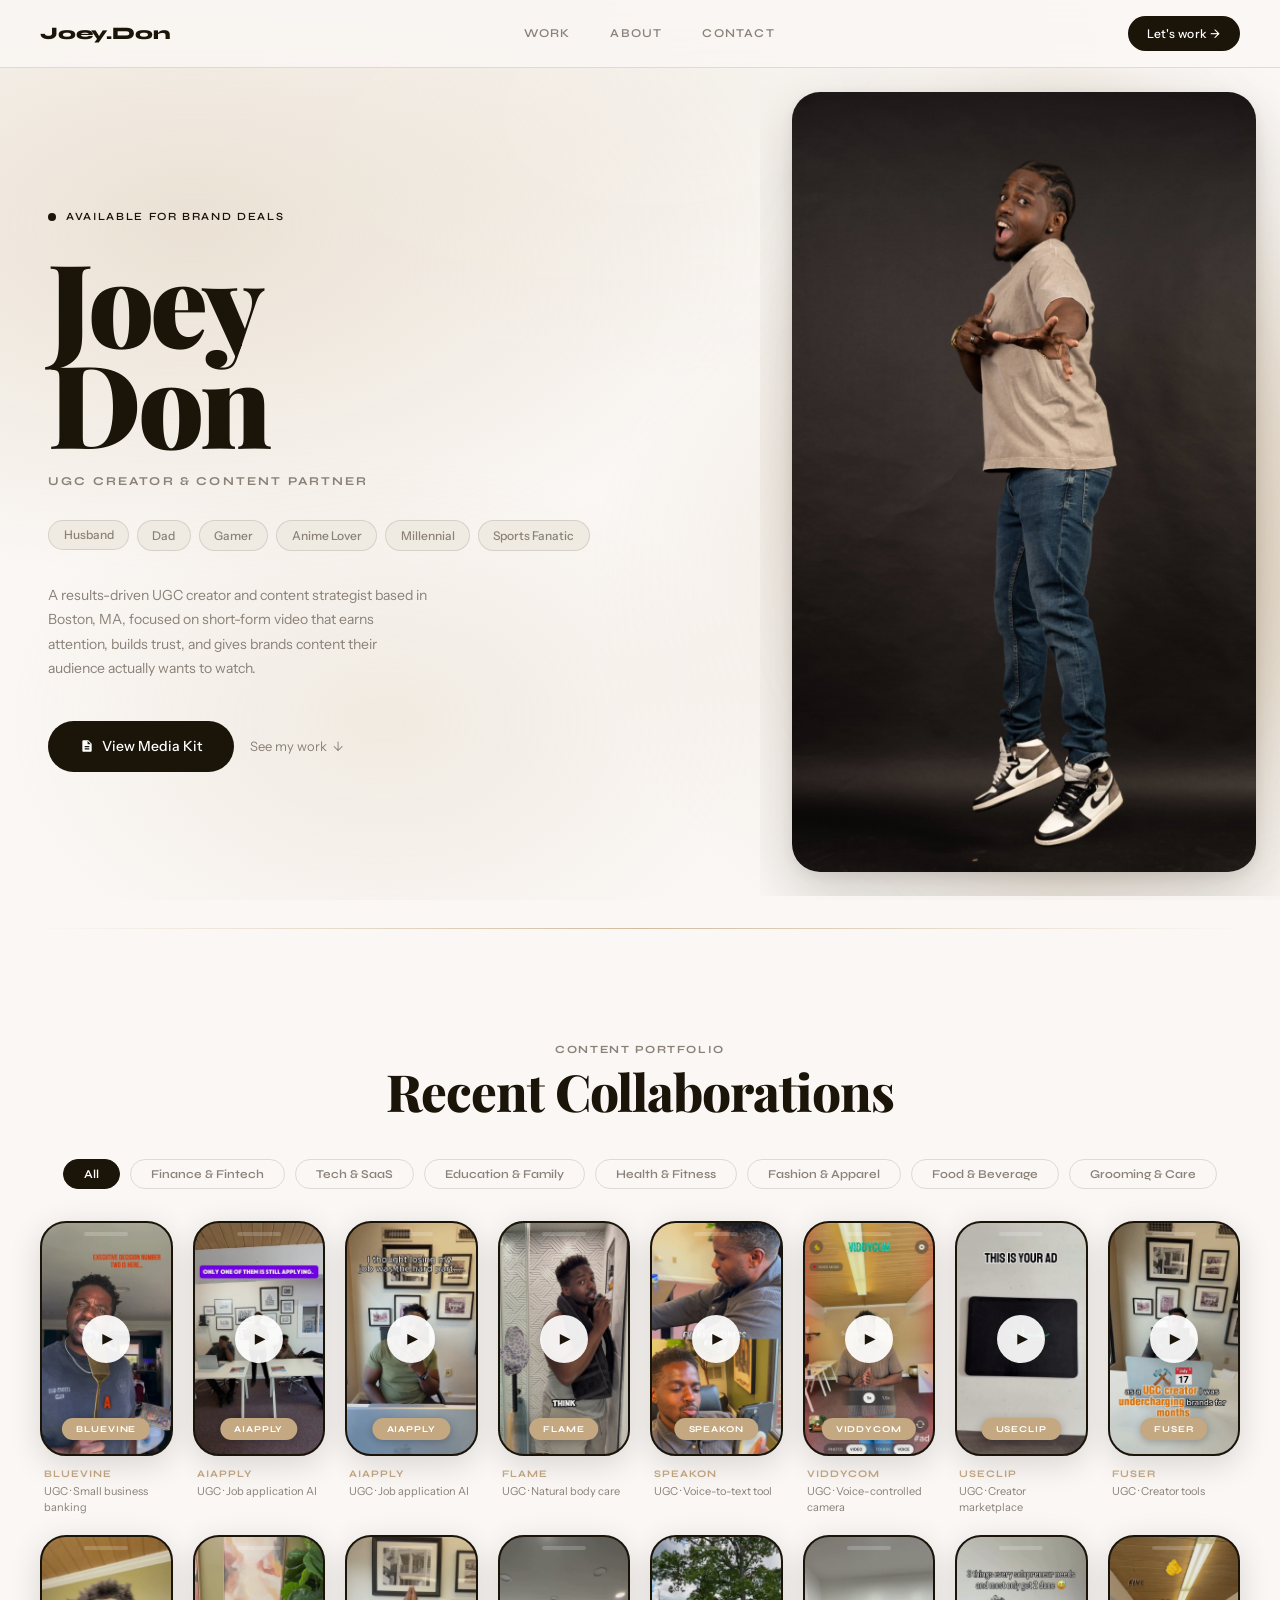
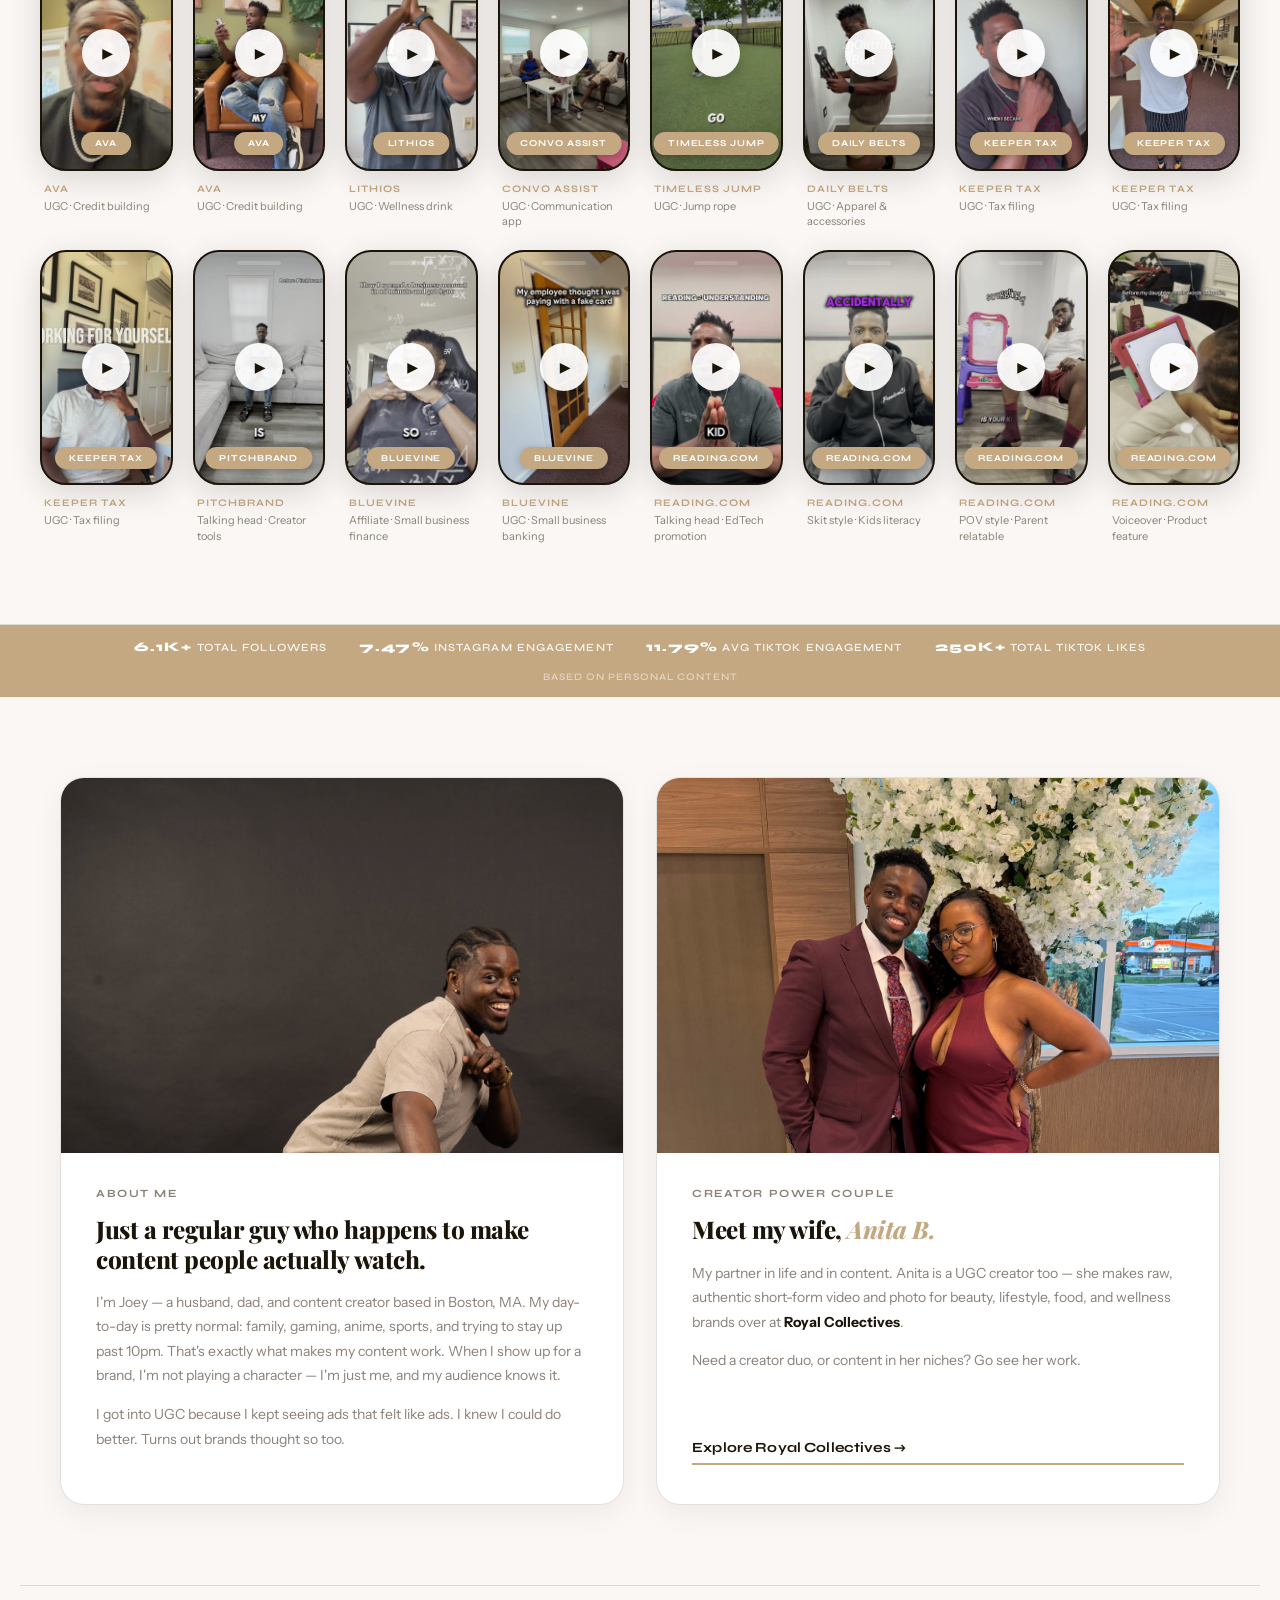
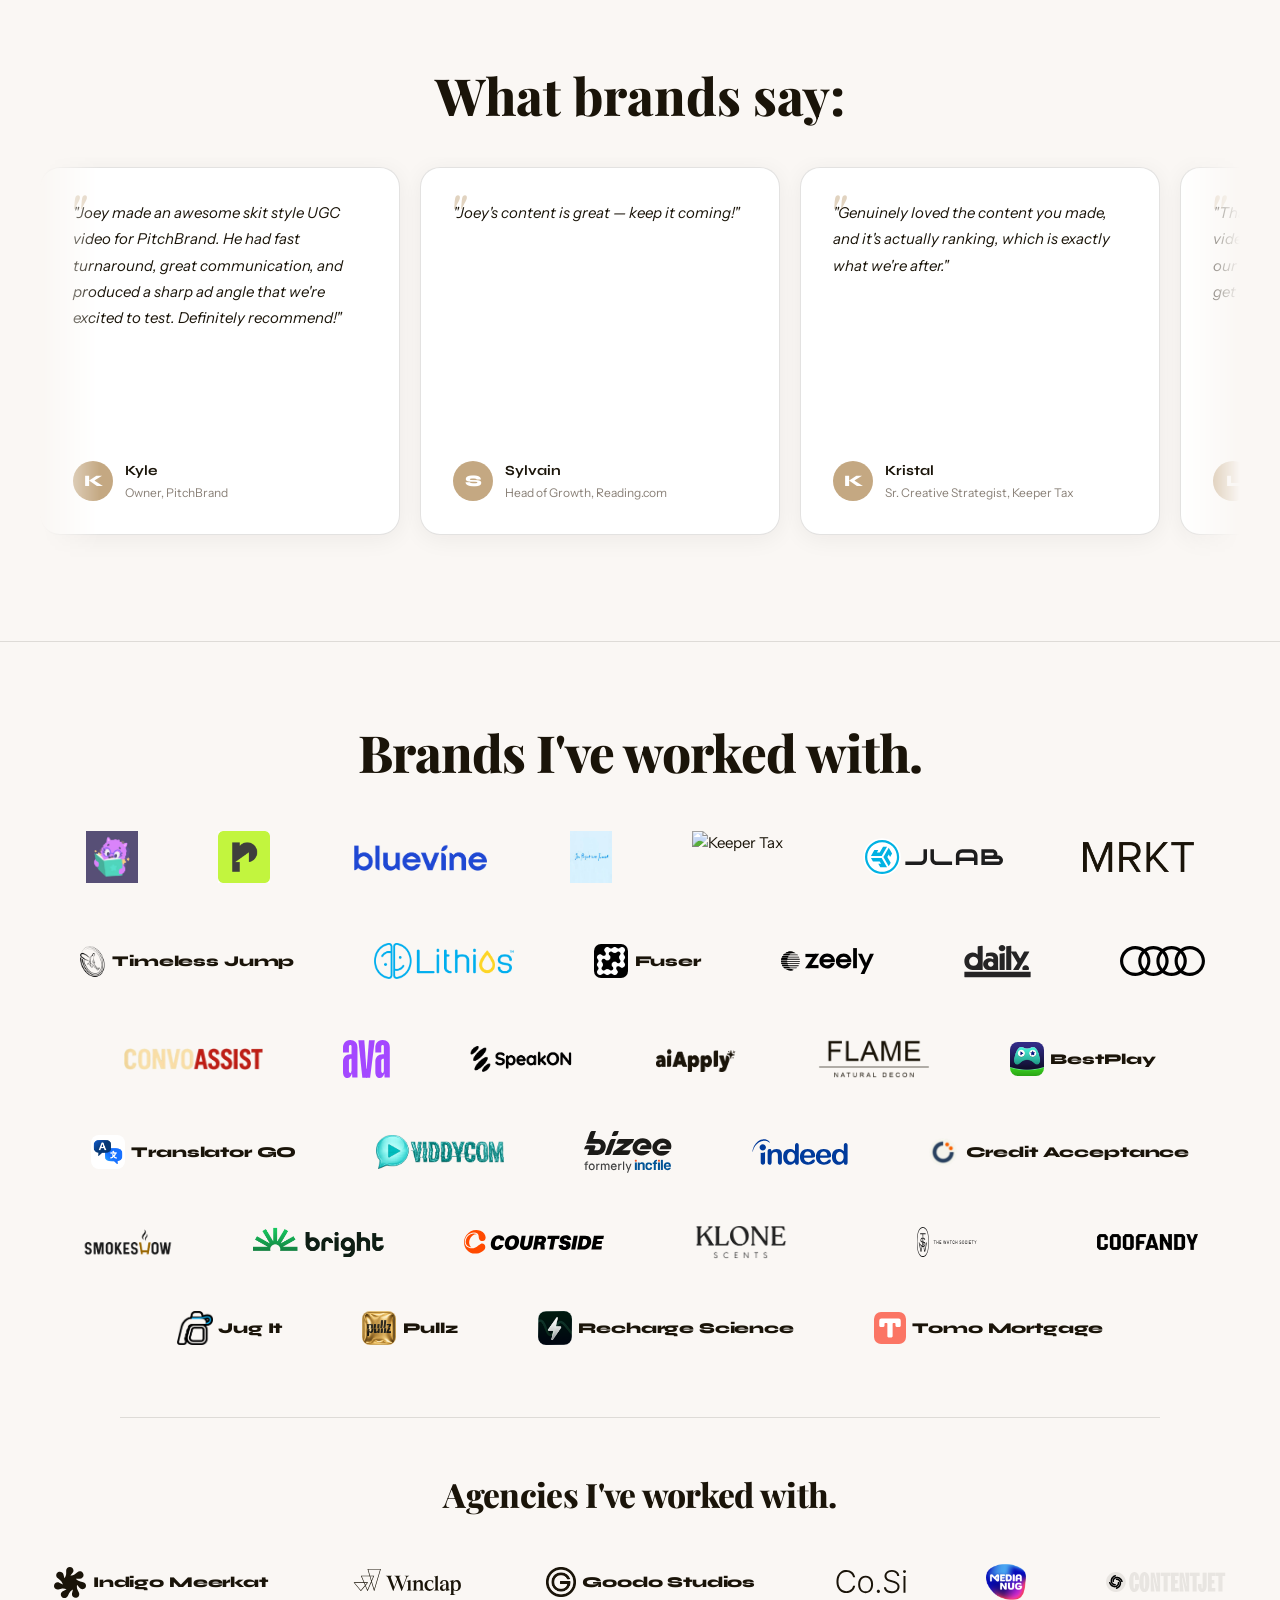
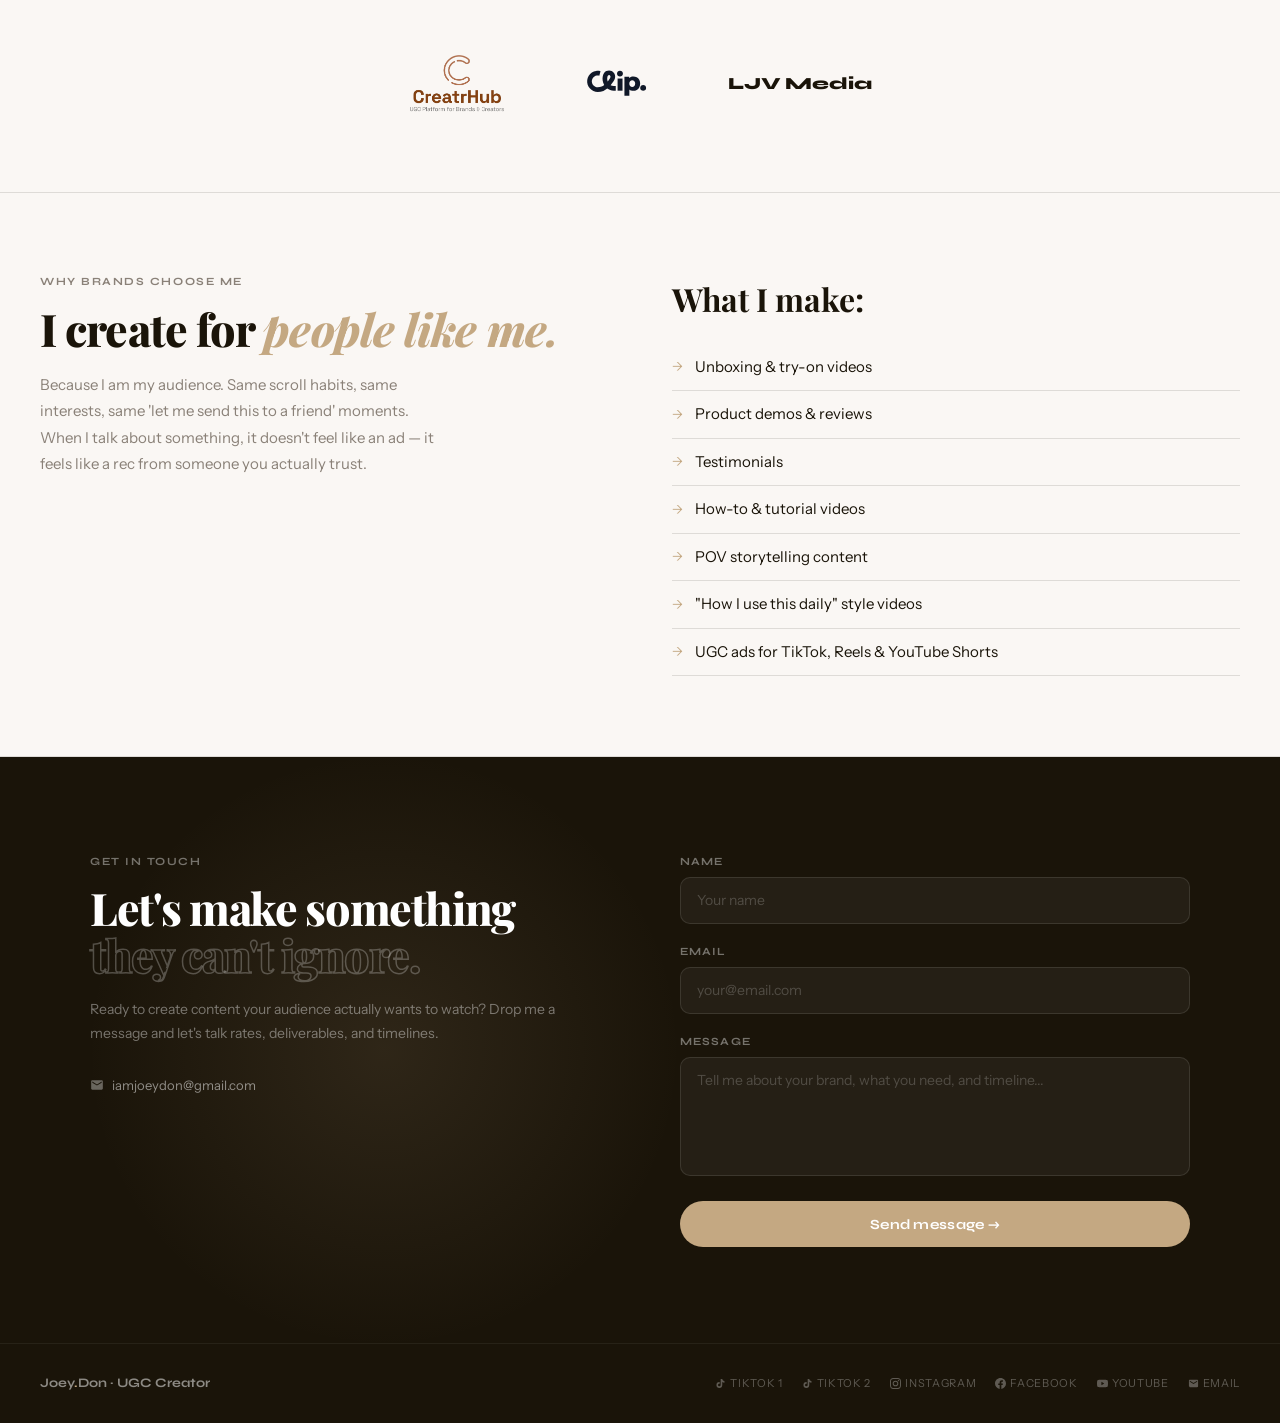
==== commit ca47afb1: "Add Tomo Mortgage; remove Walter Writes Walter Writes asked not to be listed as a brand collaboratio" ====
--- a/index.html
+++ b/index.html
@@ -674,10 +674,6 @@
       <a href="https://www.indeed.com" target="_blank" rel="noopener noreferrer" class="brand-logo-item">
         <img src="public/images/logos/indeed.svg" alt="Indeed" style="height: 26px;" />
       </a>
-      <a href="https://walterwrites.ai" target="_blank" rel="noopener noreferrer" class="brand-logo-item" style="gap: 0.4rem;">
-        <img src="public/images/logos/walterwrites.png" alt="Walter Writes" style="height: 34px; width: 34px; border-radius: 8px;" />
-        <span style="font-family: 'Syne', sans-serif; font-weight: 800; font-size: 15px; color: var(--black); letter-spacing: -0.01em; white-space: nowrap;">Walter Writes</span>
-      </a>
       <a href="https://www.creditacceptance.com" target="_blank" rel="noopener noreferrer" class="brand-logo-item" style="gap: 0.45rem;">
         <img src="public/images/logos/creditacceptance.png" alt="Credit Acceptance" style="height: 30px; width: 30px;" />
         <span style="font-family: 'Syne', sans-serif; font-weight: 800; font-size: 15px; color: var(--black); letter-spacing: -0.01em; white-space: nowrap;">Credit Acceptance</span>
@@ -711,6 +707,10 @@
       <a href="https://apps.apple.com/us/app/recharge-science-nsdr-reset/id6753728453" target="_blank" rel="noopener noreferrer" class="brand-logo-item" style="gap: 0.4rem;">
         <img src="public/images/logos/rechargescience.png" alt="Recharge Science" style="height: 34px; width: 34px; border-radius: 8px;" />
         <span style="font-family: 'Syne', sans-serif; font-weight: 800; font-size: 15px; color: var(--black); letter-spacing: -0.01em; white-space: nowrap;">Recharge Science</span>
+      </a>
+      <a href="https://tomo.com" target="_blank" rel="noopener noreferrer" class="brand-logo-item" style="gap: 0.4rem;">
+        <img src="public/images/logos/tomo.svg" alt="Tomo Mortgage" style="height: 32px; width: 32px; border-radius: 7px;" />
+        <span style="font-family: 'Syne', sans-serif; font-weight: 800; font-size: 15px; color: var(--black); letter-spacing: -0.01em; white-space: nowrap;">Tomo Mortgage</span>
       </a>
     </div>
 
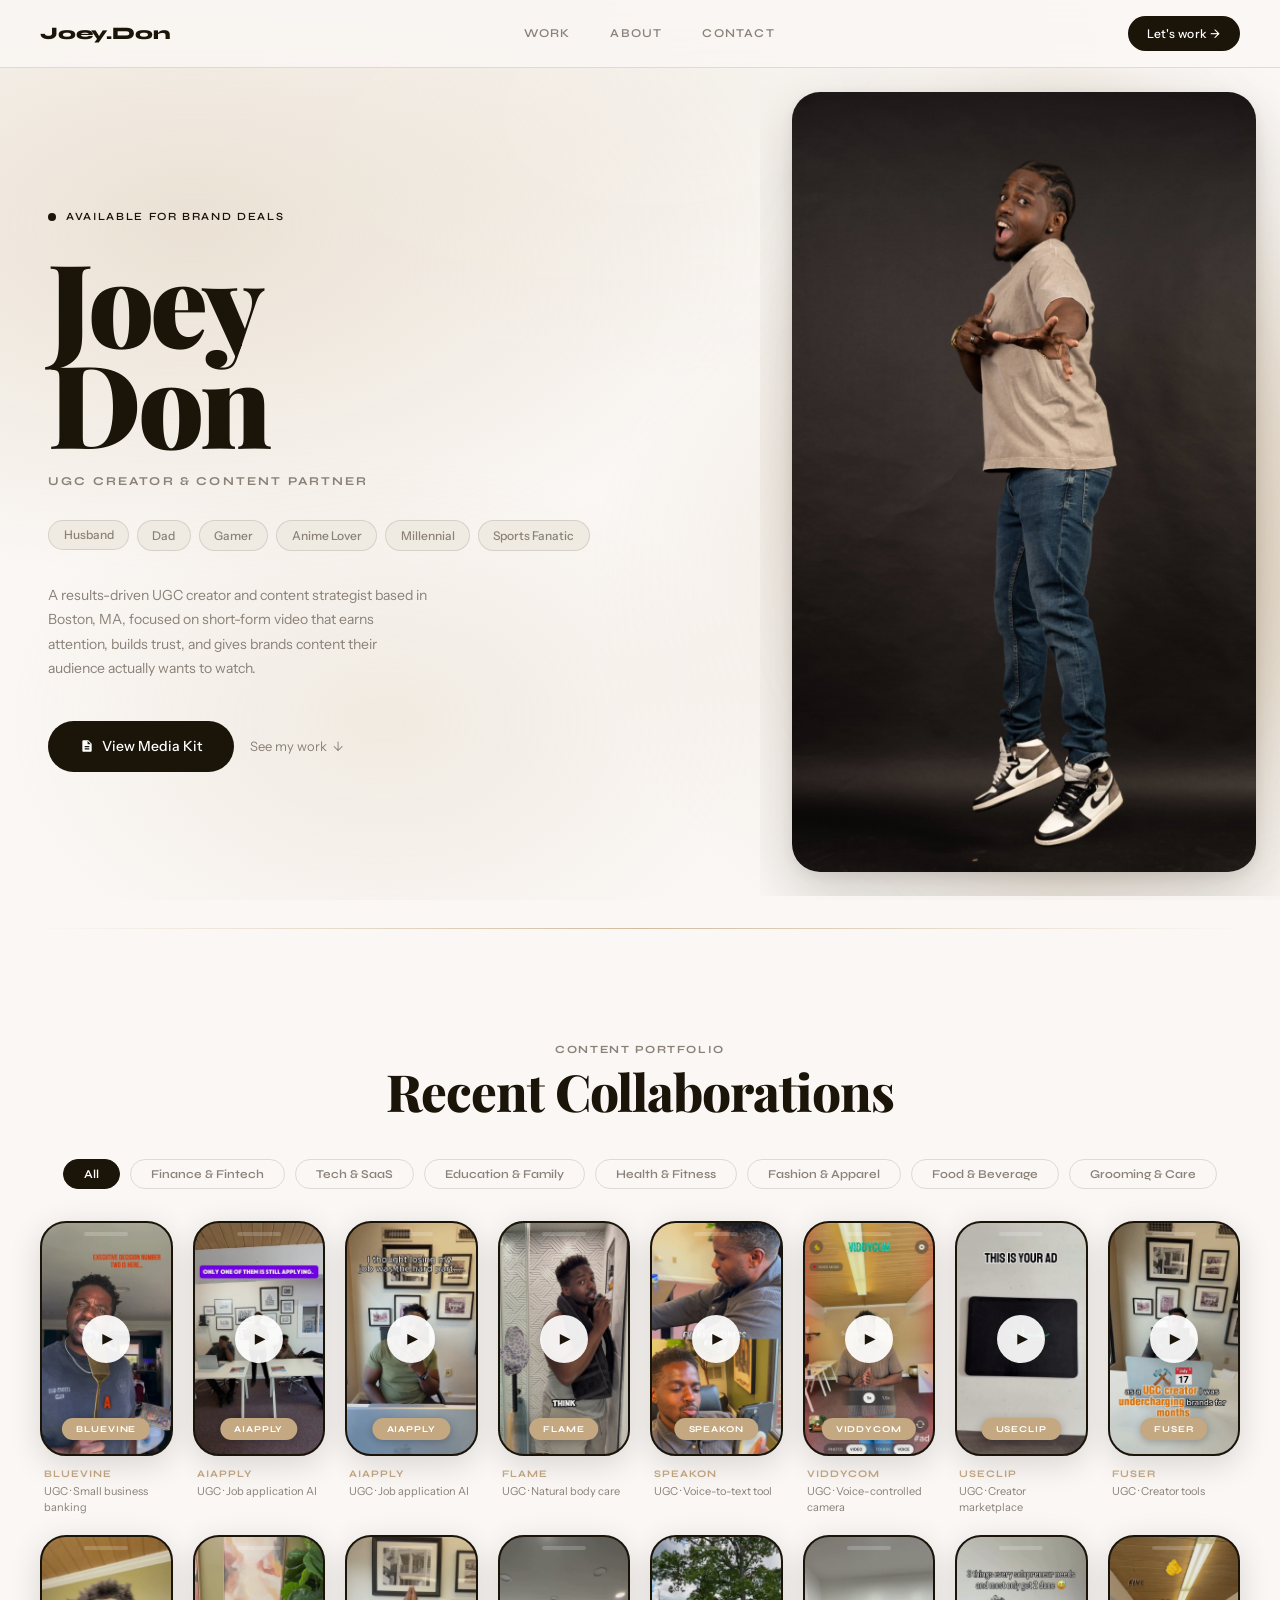
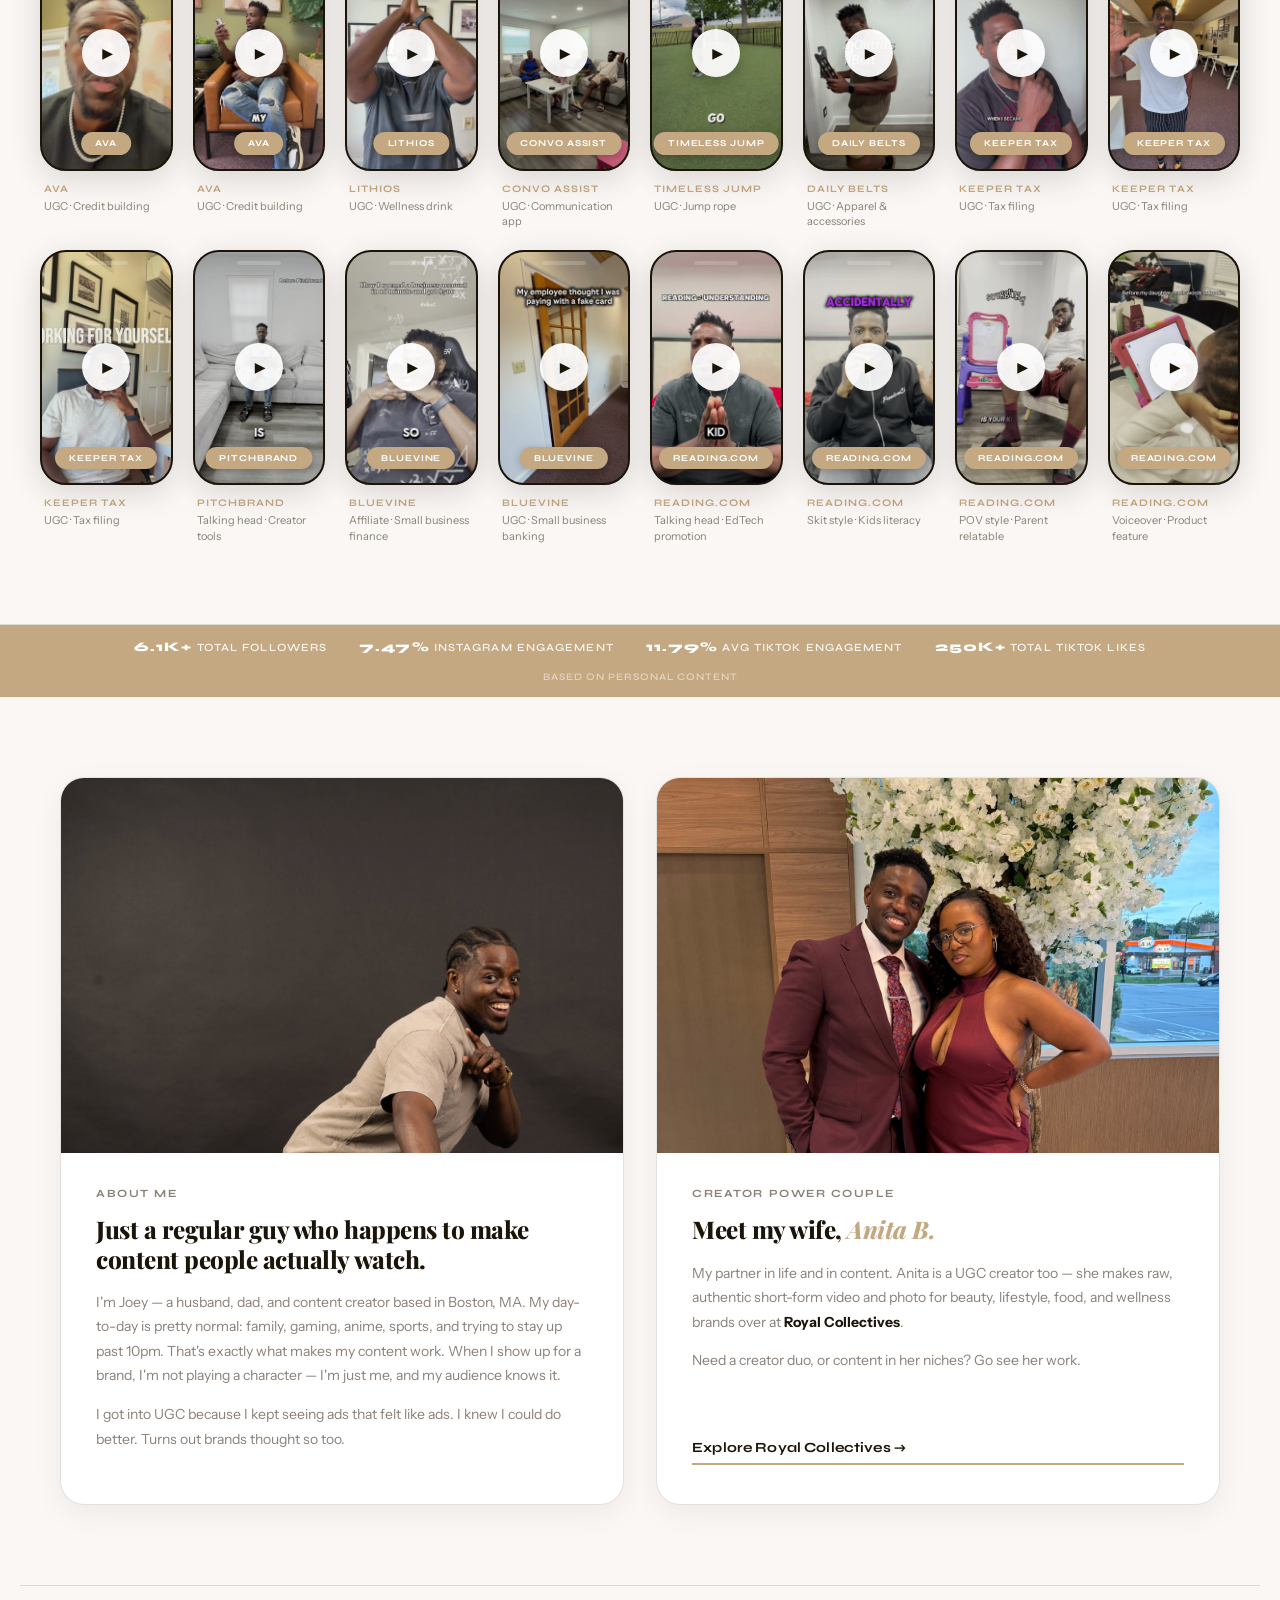
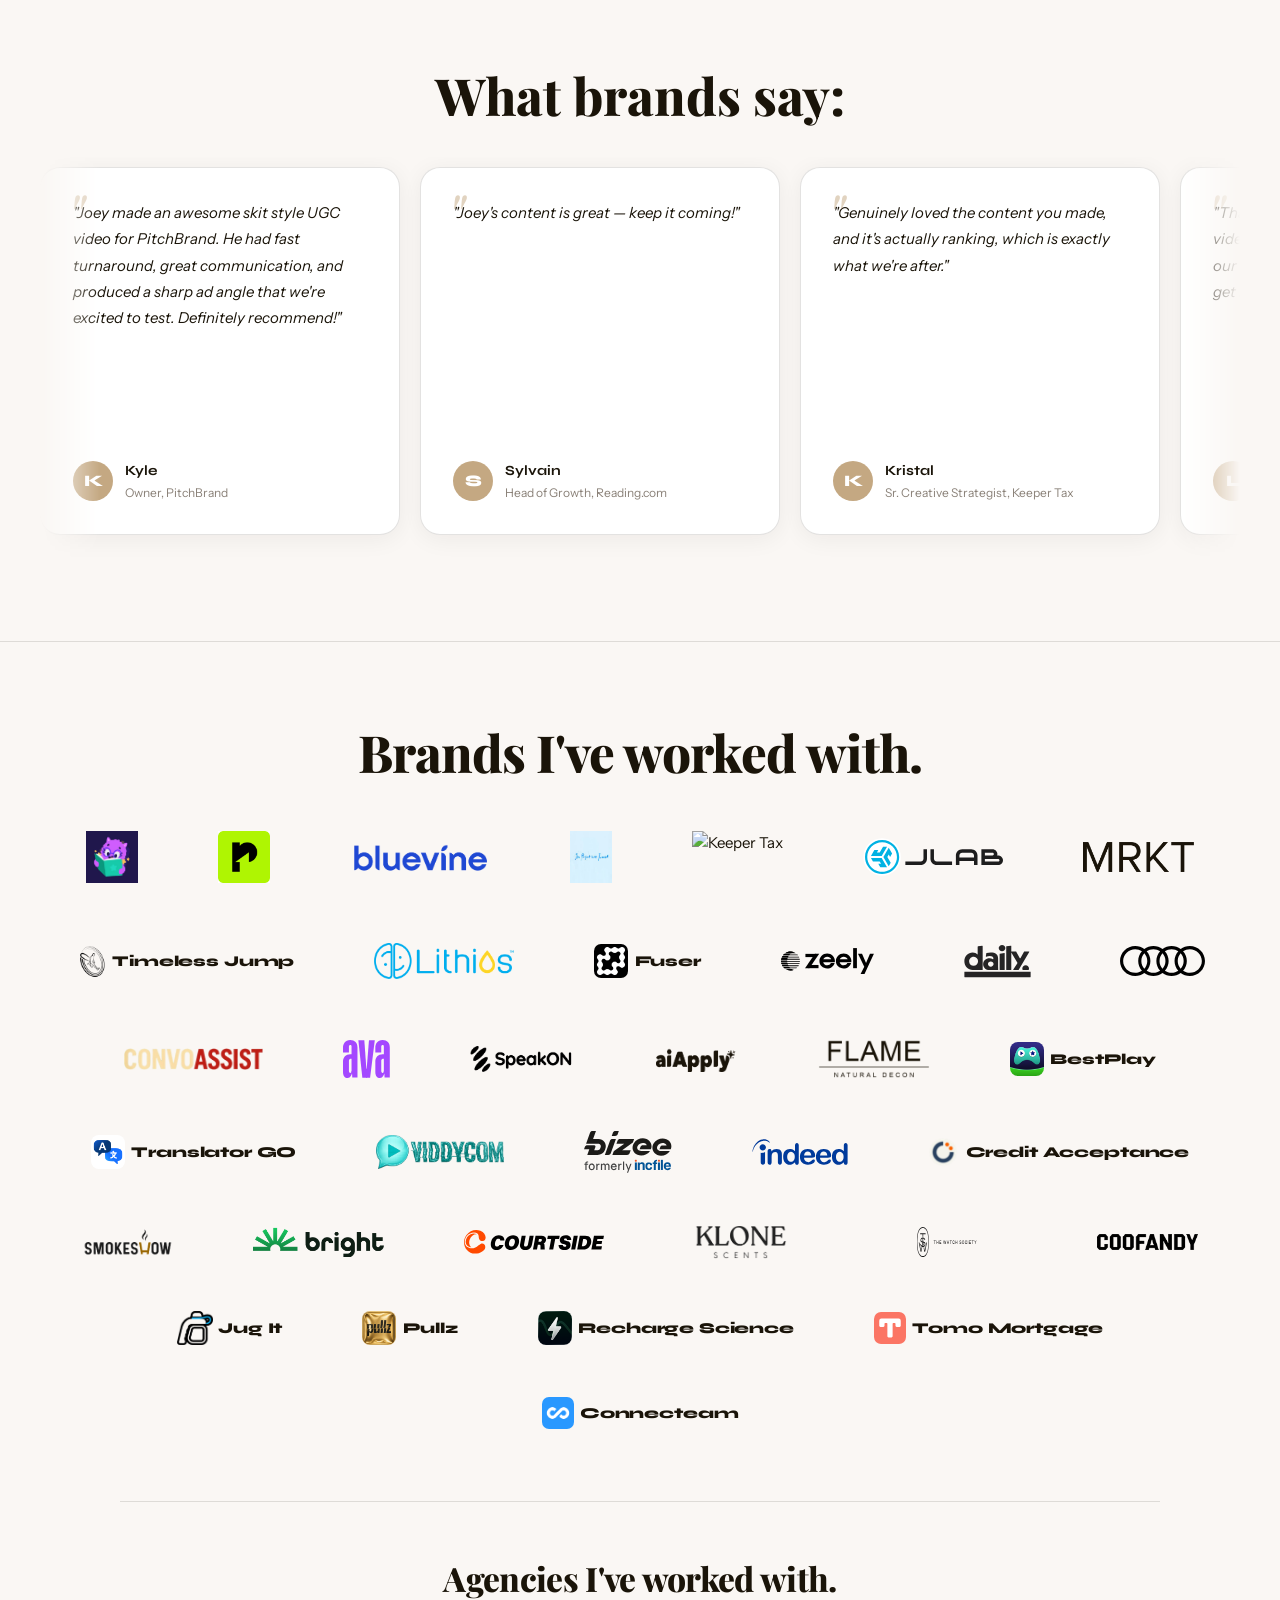
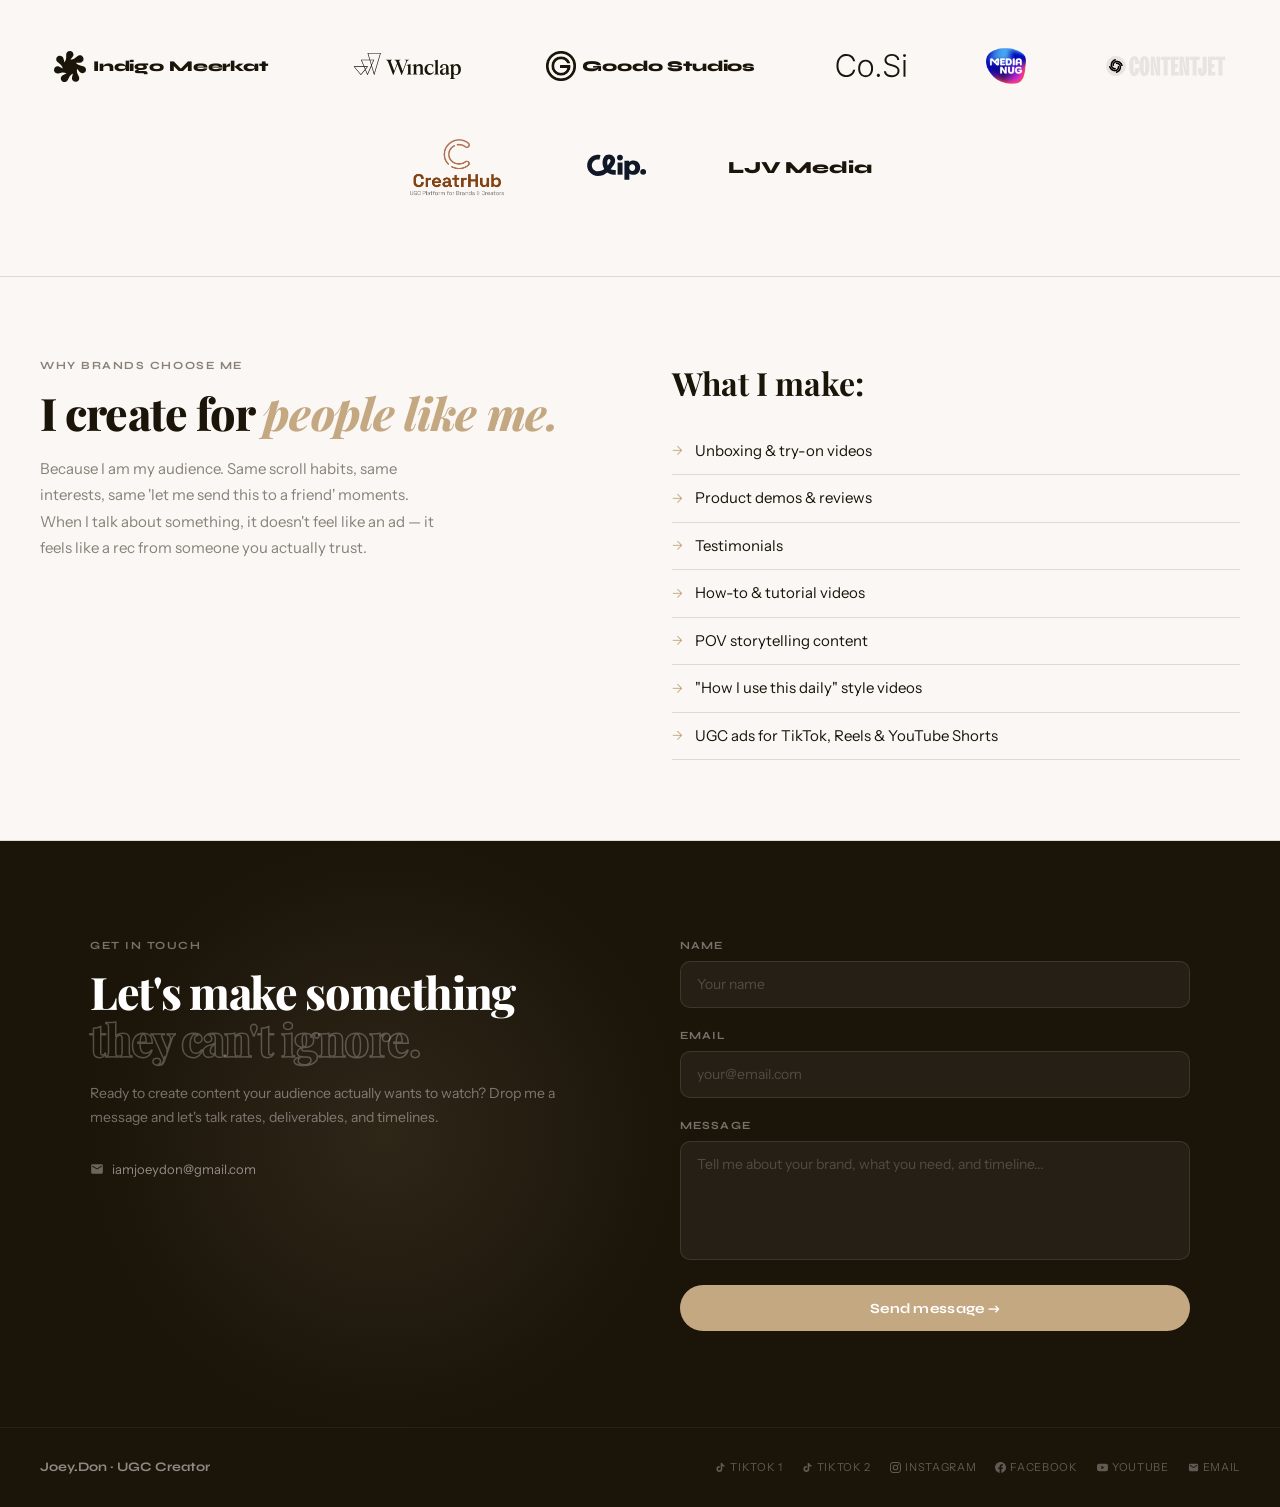
==== commit 3b2850ce: "Add Connecteam to brands Co-Authored-By: Claude Opus 4.8 <noreply@anthropic.com>" ====
--- a/index.html
+++ b/index.html
@@ -712,6 +712,10 @@
         <img src="public/images/logos/tomo.svg" alt="Tomo Mortgage" style="height: 32px; width: 32px; border-radius: 7px;" />
         <span style="font-family: 'Syne', sans-serif; font-weight: 800; font-size: 15px; color: var(--black); letter-spacing: -0.01em; white-space: nowrap;">Tomo Mortgage</span>
       </a>
+      <a href="https://connecteam.com" target="_blank" rel="noopener noreferrer" class="brand-logo-item" style="gap: 0.4rem;">
+        <img src="public/images/logos/connecteam.png" alt="Connecteam" style="height: 32px; width: 32px; border-radius: 7px;" />
+        <span style="font-family: 'Syne', sans-serif; font-weight: 800; font-size: 15px; color: var(--black); letter-spacing: -0.01em; white-space: nowrap;">Connecteam</span>
+      </a>
     </div>
 
     <div class="brands-headline agencies-subhead">Agencies I've worked with.</div>
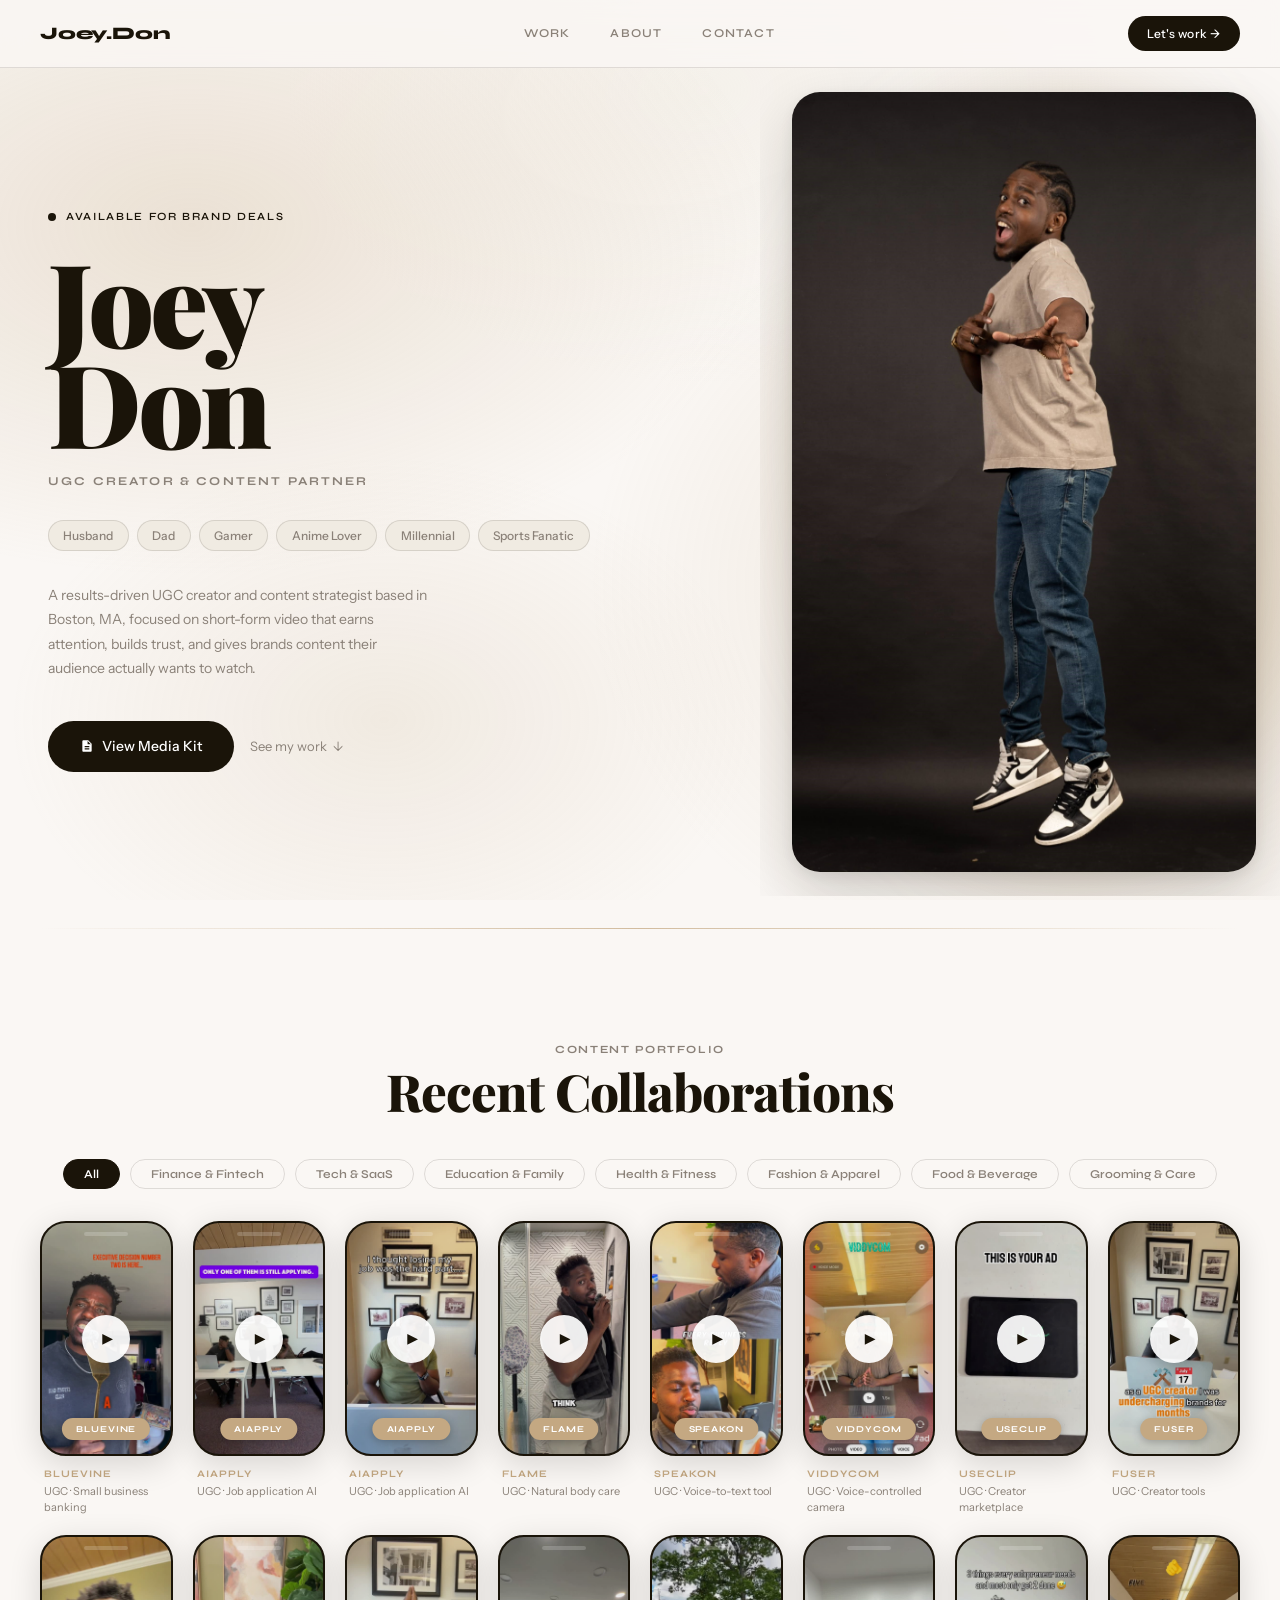
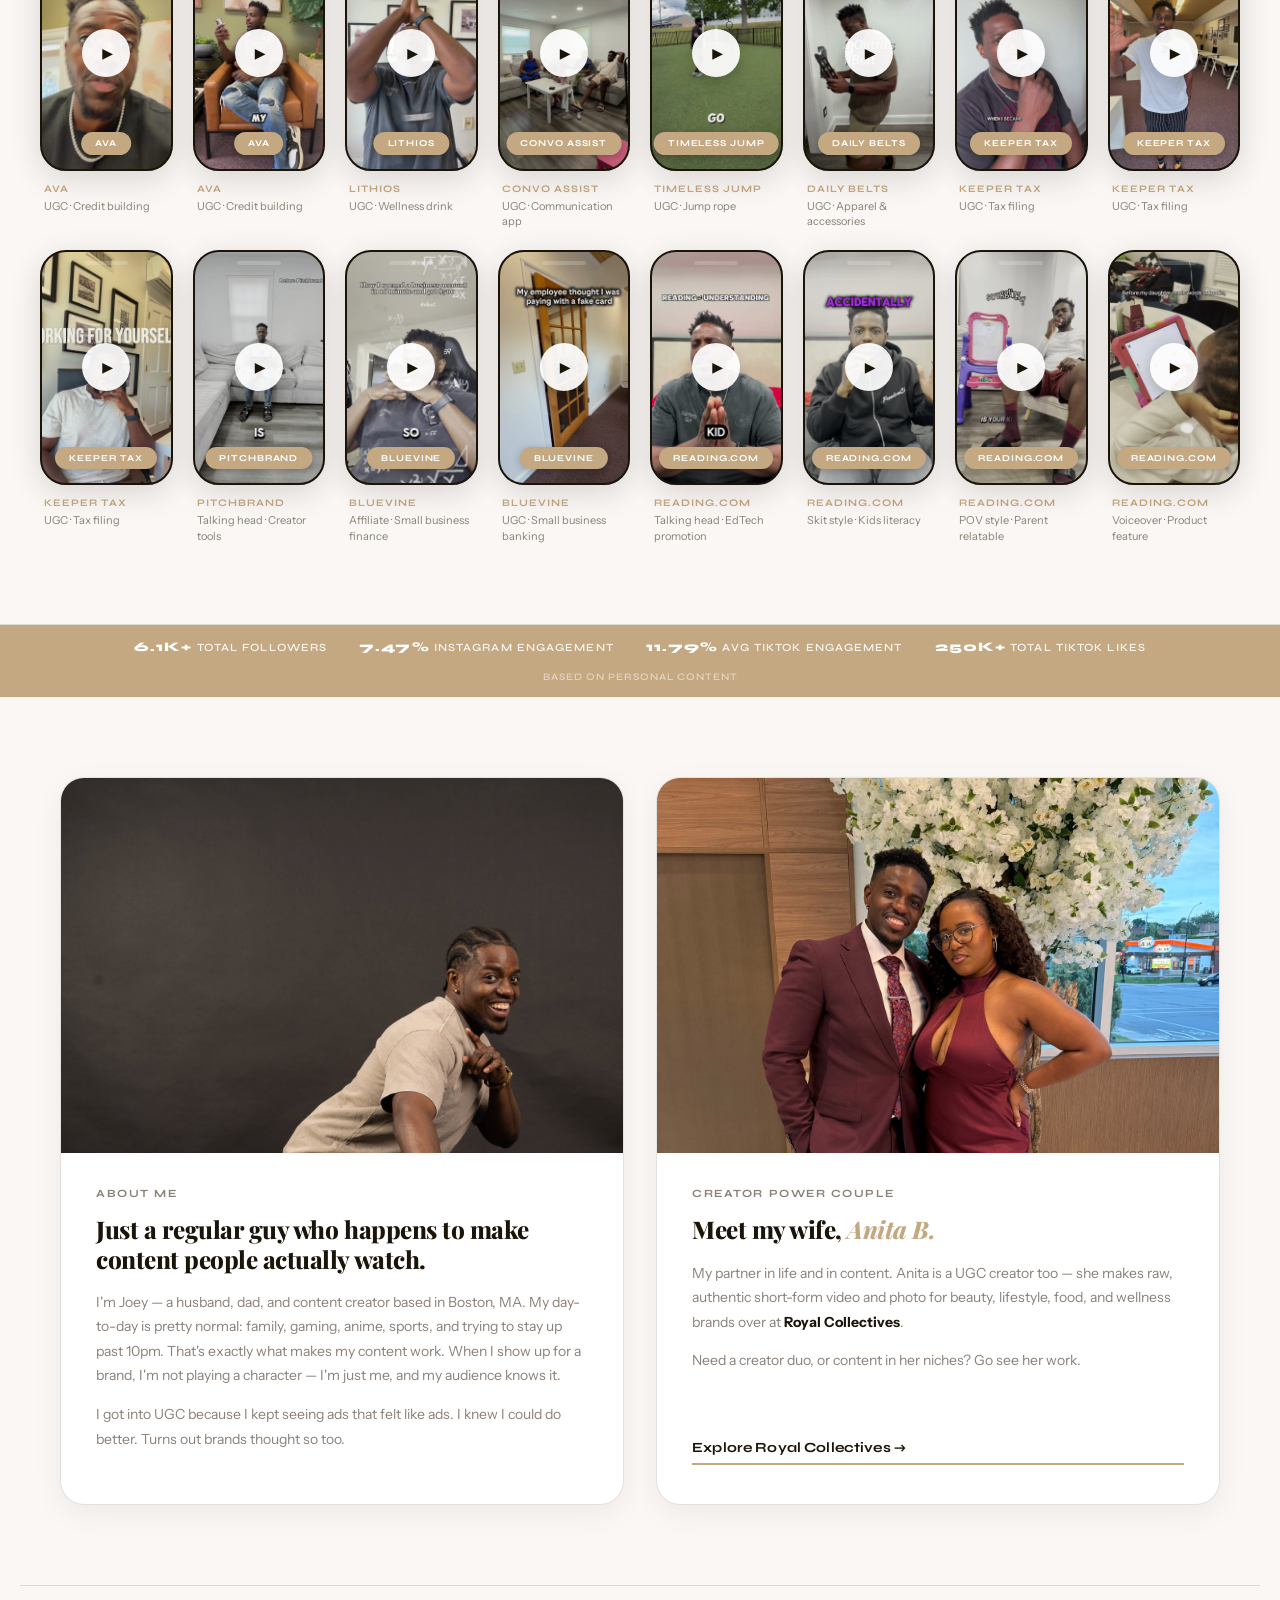
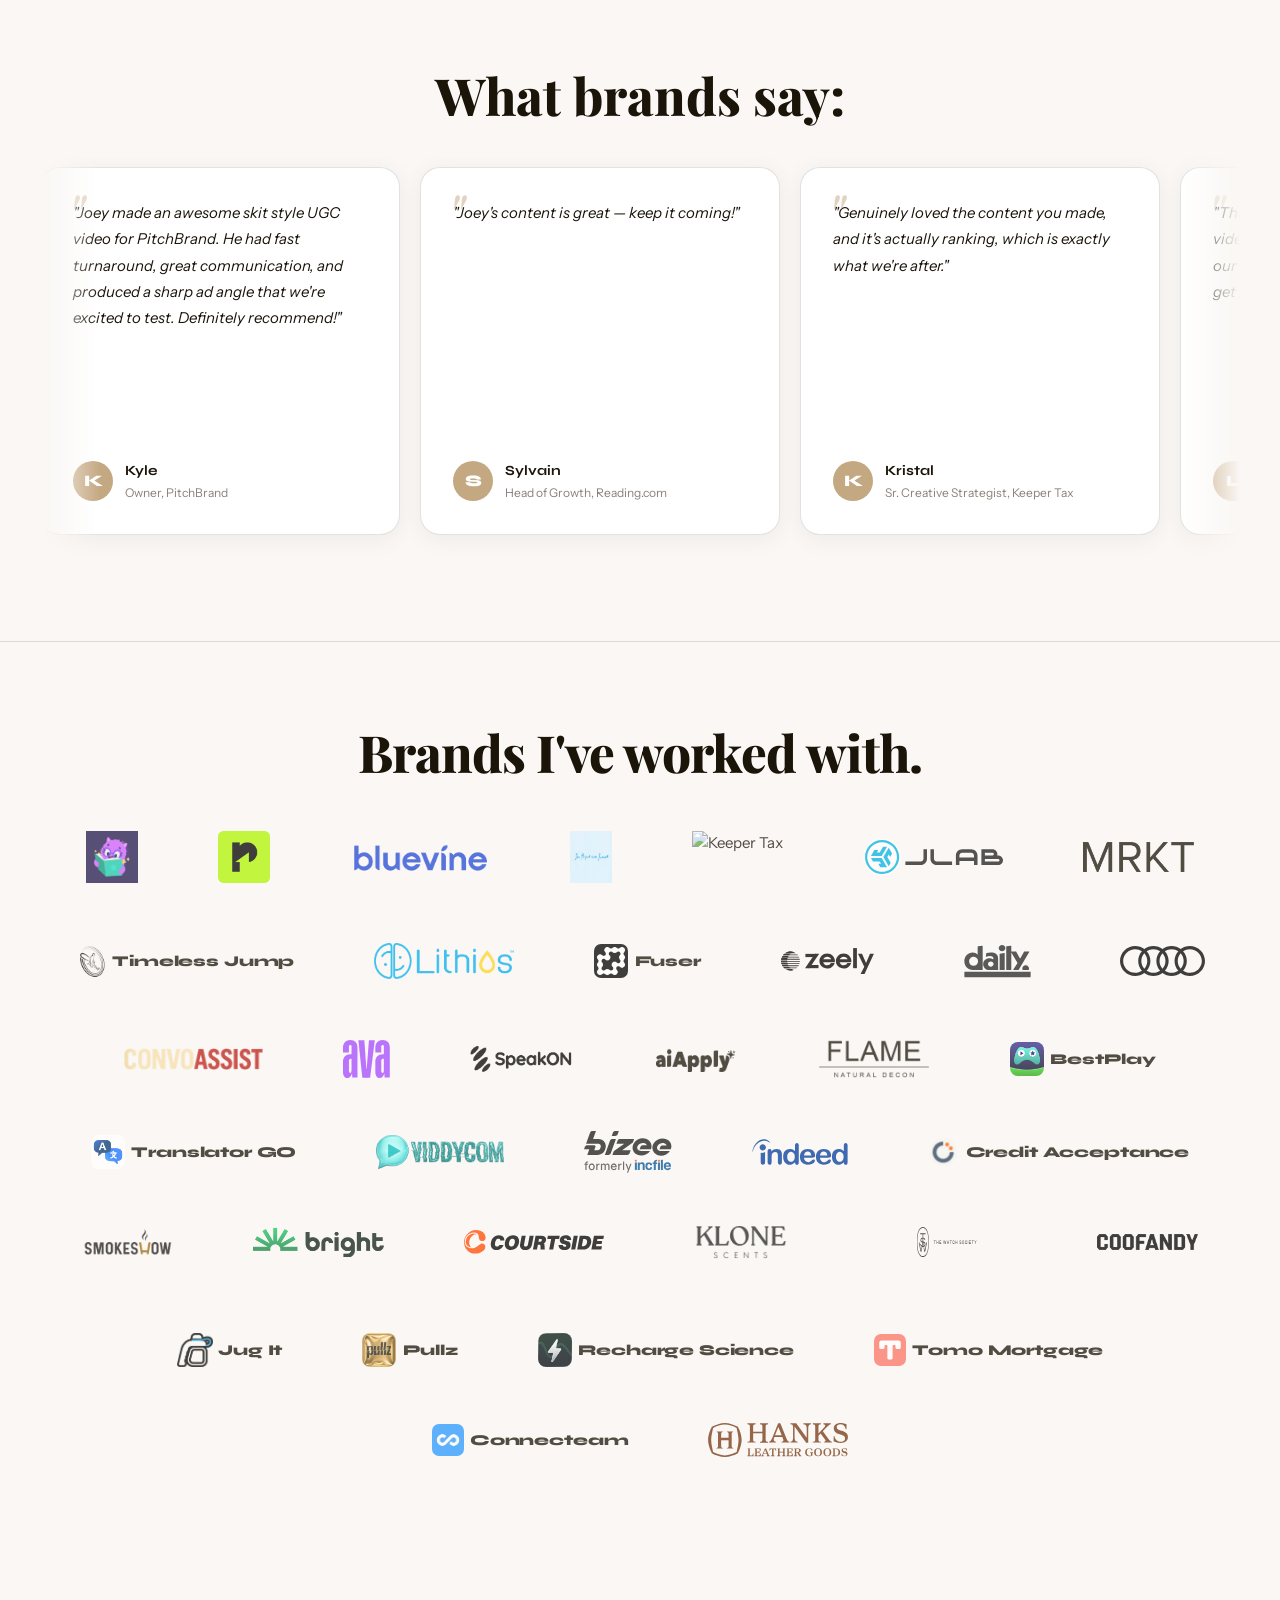
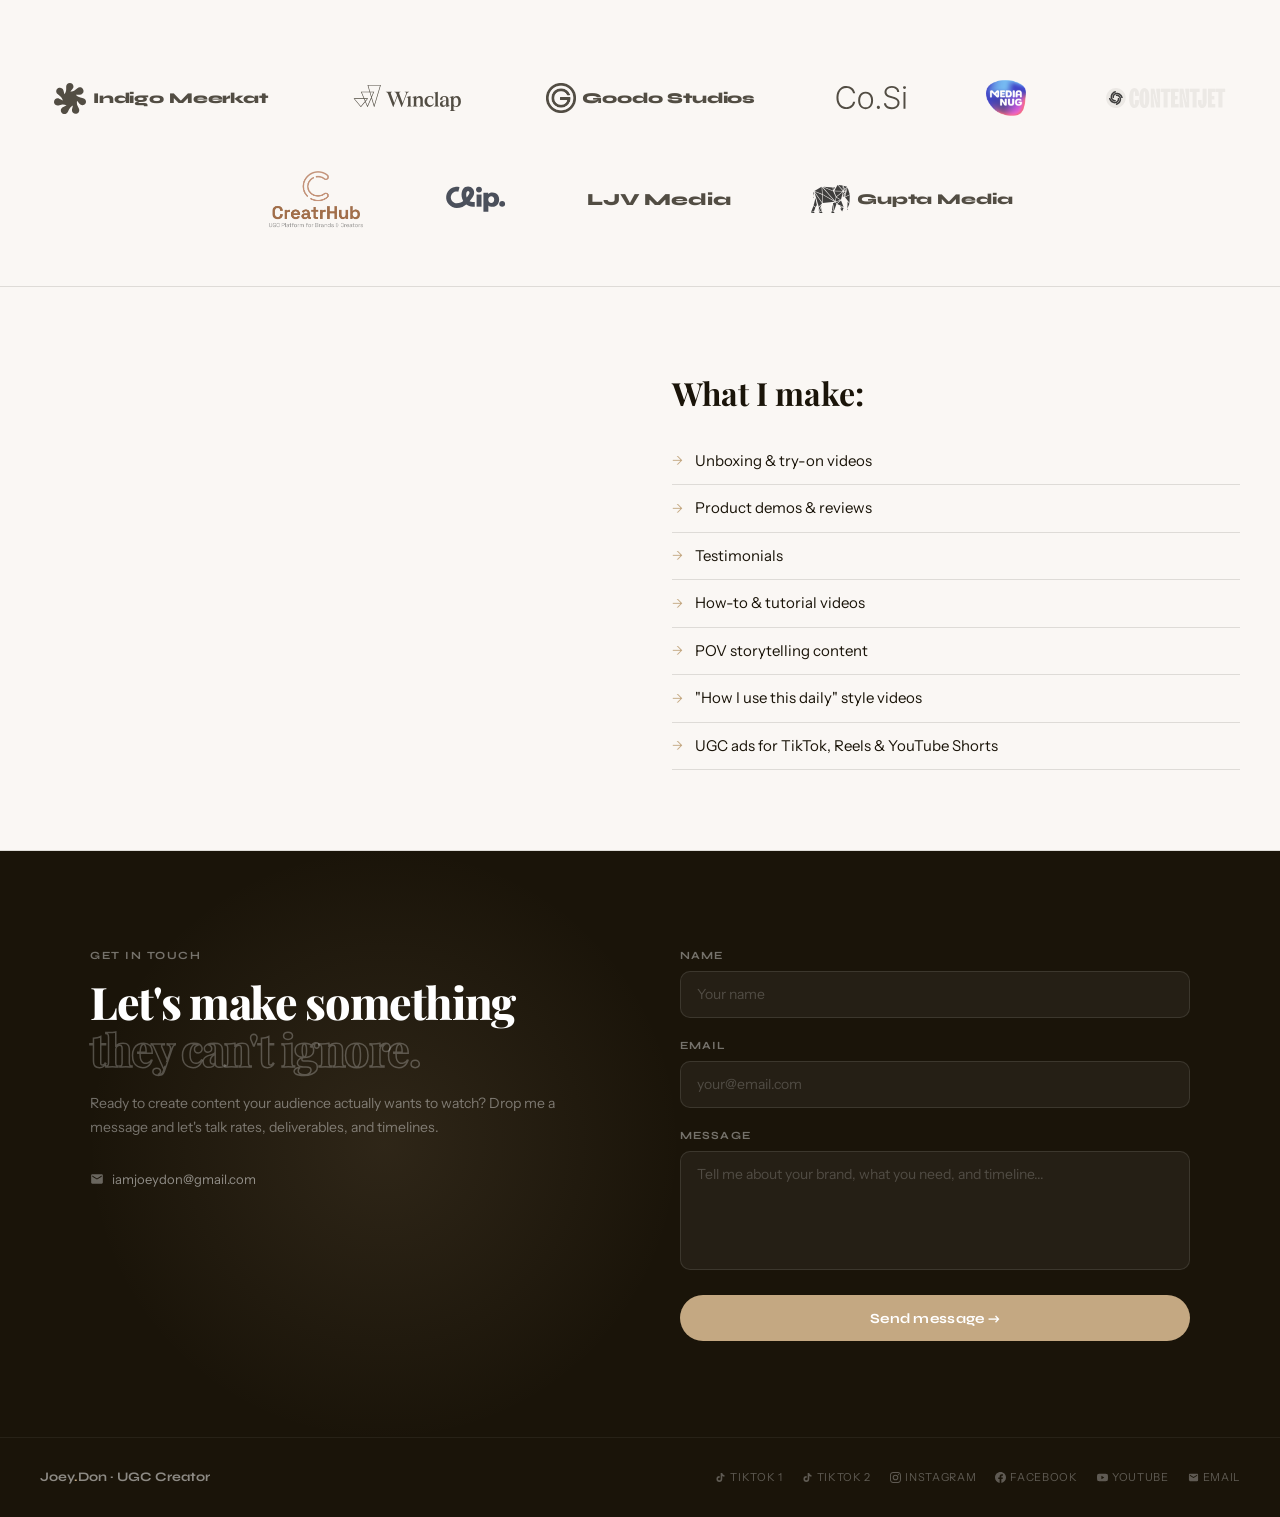
==== commit dec06ee6: "Add Hanks Belts (brand) and Gupta Media (agency) Co-Authored-By: Claude Opus 4.8 <noreply@anthropic." ====
--- a/index.html
+++ b/index.html
@@ -716,6 +716,9 @@
         <img src="public/images/logos/connecteam.png" alt="Connecteam" style="height: 32px; width: 32px; border-radius: 7px;" />
         <span style="font-family: 'Syne', sans-serif; font-weight: 800; font-size: 15px; color: var(--black); letter-spacing: -0.01em; white-space: nowrap;">Connecteam</span>
       </a>
+      <a href="https://www.hanksbelts.com" target="_blank" rel="noopener noreferrer" class="brand-logo-item">
+        <img src="public/images/logos/hanksbelts.svg" alt="Hanks Belts" style="height: 42px;" />
+      </a>
     </div>
 
     <div class="brands-headline agencies-subhead">Agencies I've worked with.</div>
@@ -748,6 +751,10 @@
       </a>
       <a href="https://www.ljvmedia.com" target="_blank" rel="noopener noreferrer" class="brand-logo-item">
         <span style="font-family: 'Syne', sans-serif; font-weight: 800; font-size: 17px; color: var(--black); letter-spacing: -0.01em; white-space: nowrap;">LJV Media</span>
+      </a>
+      <a href="https://guptamedia.com" target="_blank" rel="noopener noreferrer" class="brand-logo-item" style="gap: 0.45rem;">
+        <img src="public/images/logos/guptamedia.svg" alt="Gupta Media" style="height: 28px;" />
+        <span style="font-family: 'Syne', sans-serif; font-weight: 800; font-size: 15px; color: var(--black); letter-spacing: -0.01em; white-space: nowrap;">Gupta Media</span>
       </a>
     </div>
   </div>
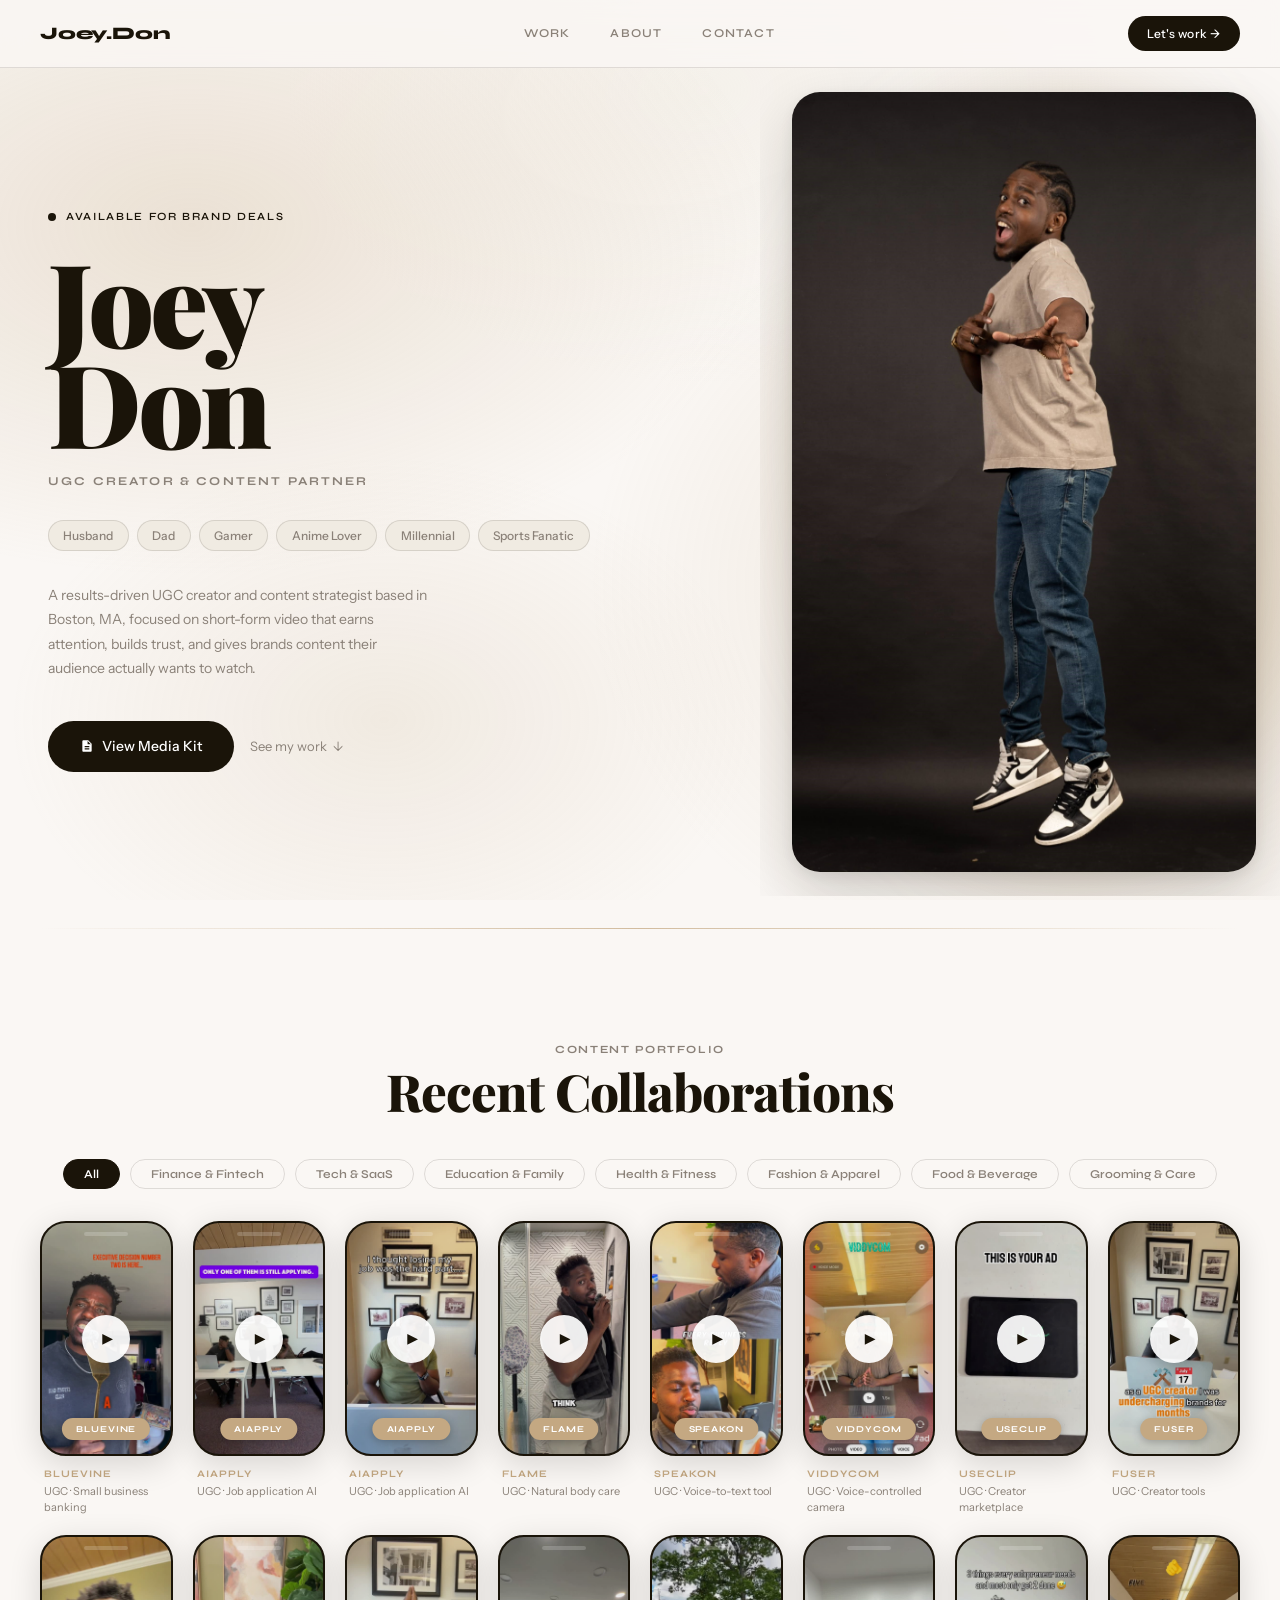
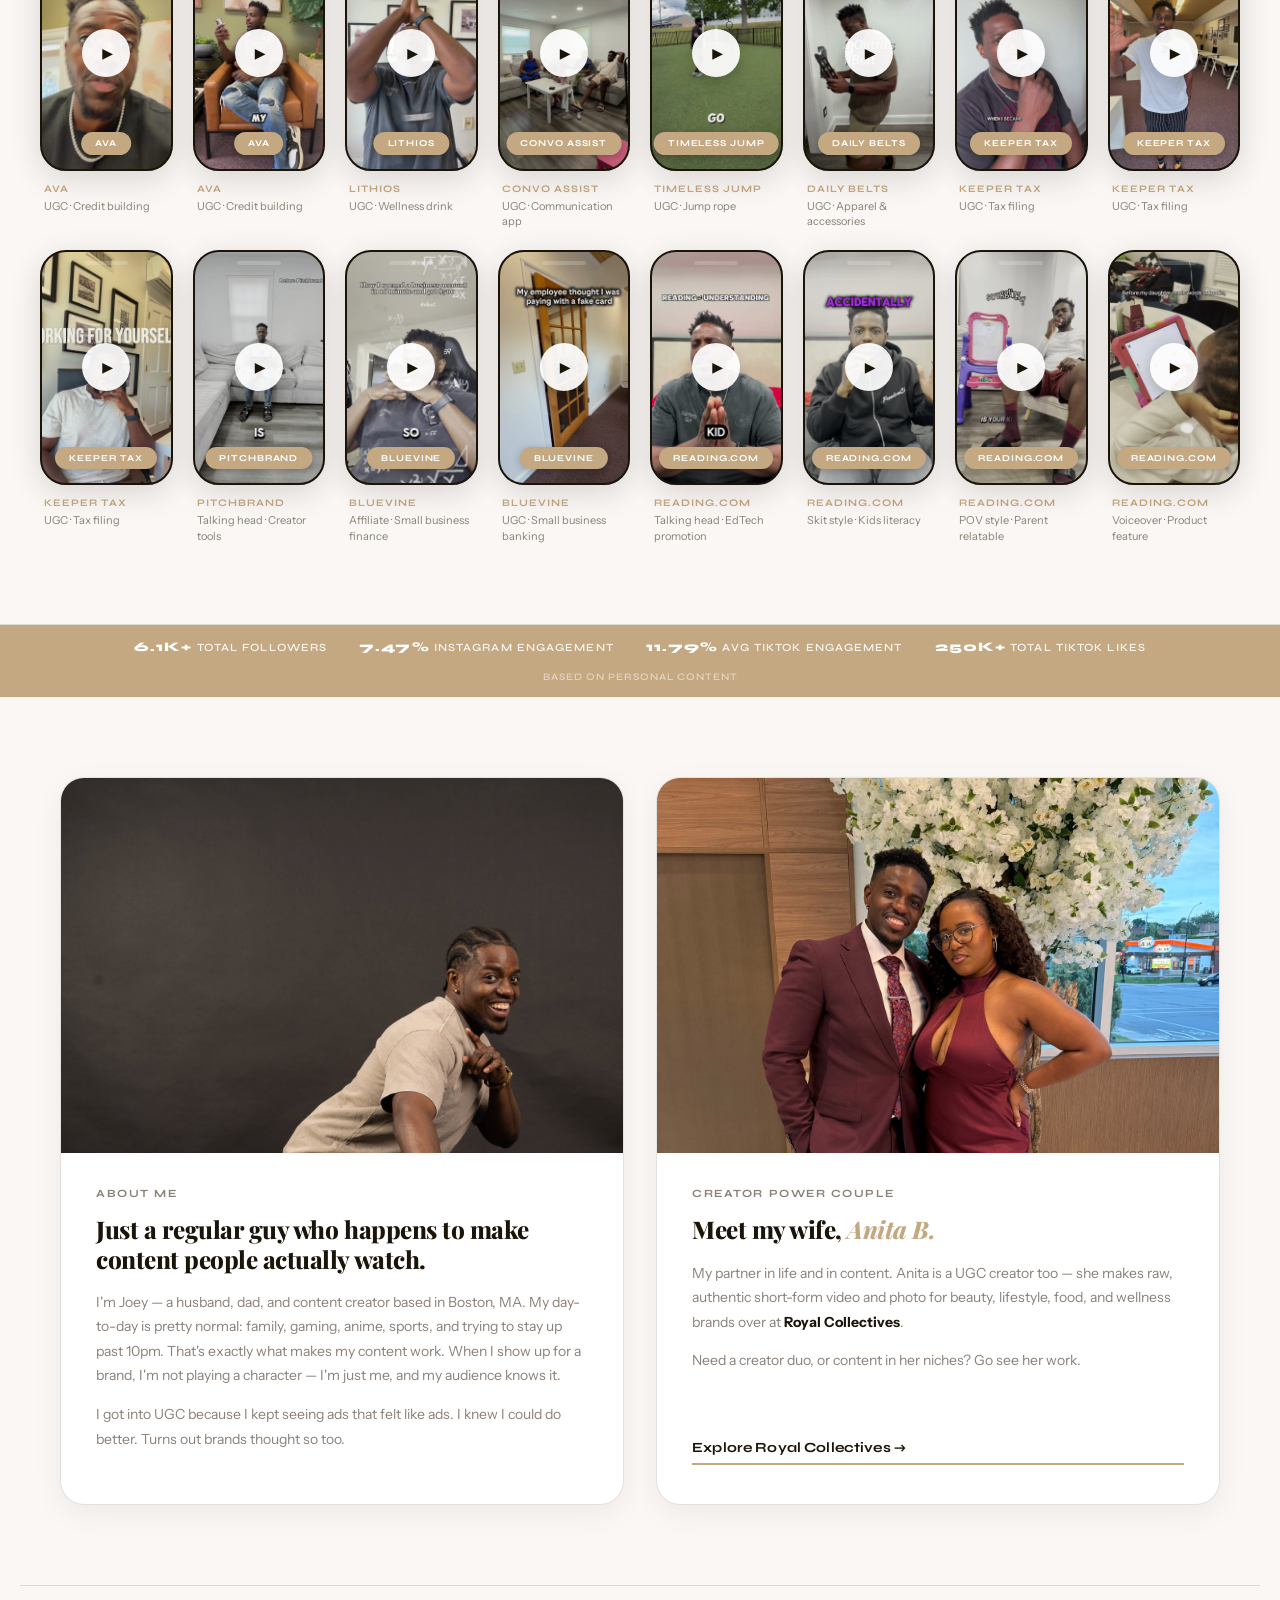
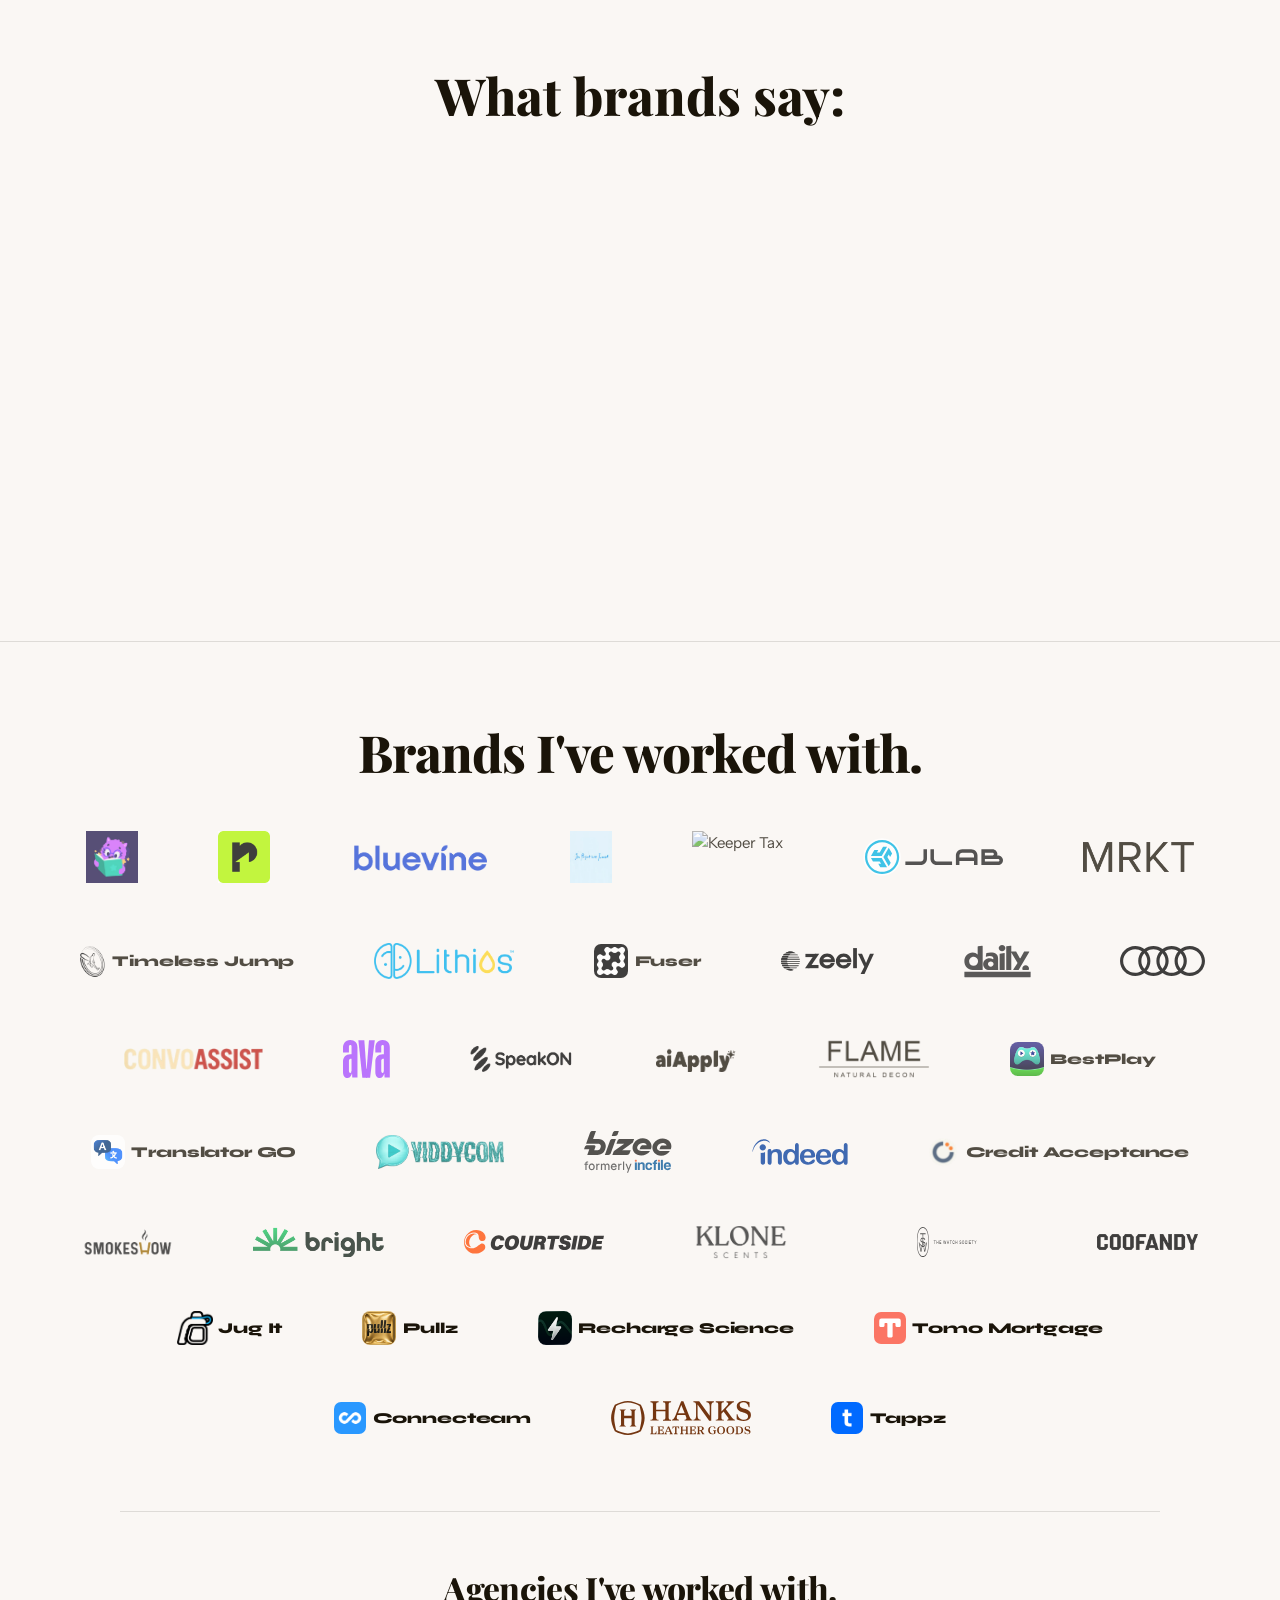
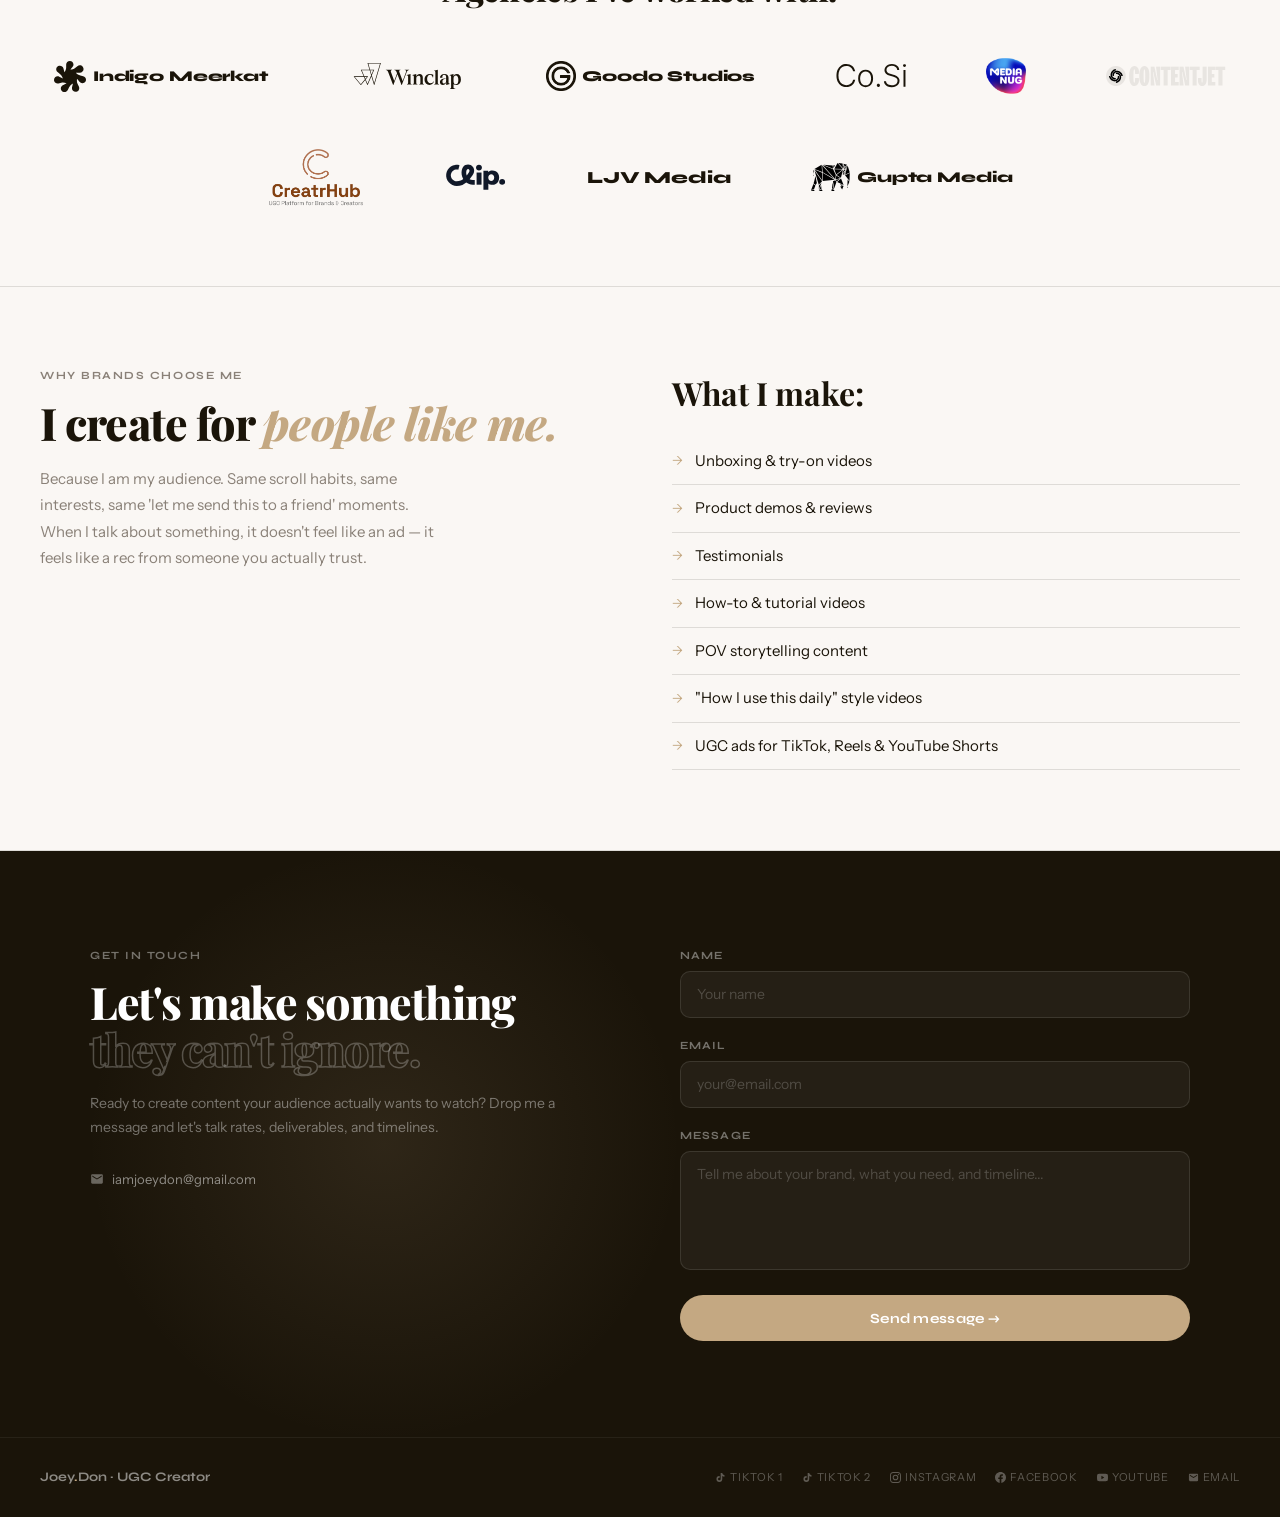
==== commit e0916001: "Add Tappz to brands Co-Authored-By: Claude Opus 4.8 <noreply@anthropic.com>" ====
--- a/index.html
+++ b/index.html
@@ -719,6 +719,10 @@
       <a href="https://www.hanksbelts.com" target="_blank" rel="noopener noreferrer" class="brand-logo-item">
         <img src="public/images/logos/hanksbelts.svg" alt="Hanks Belts" style="height: 42px;" />
       </a>
+      <a href="https://tappz.com" target="_blank" rel="noopener noreferrer" class="brand-logo-item" style="gap: 0.4rem;">
+        <img src="public/images/logos/tappz.png" alt="Tappz" style="height: 32px; width: 32px; border-radius: 7px;" />
+        <span style="font-family: 'Syne', sans-serif; font-weight: 800; font-size: 15px; color: var(--black); letter-spacing: -0.01em; white-space: nowrap;">Tappz</span>
+      </a>
     </div>
 
     <div class="brands-headline agencies-subhead">Agencies I've worked with.</div>
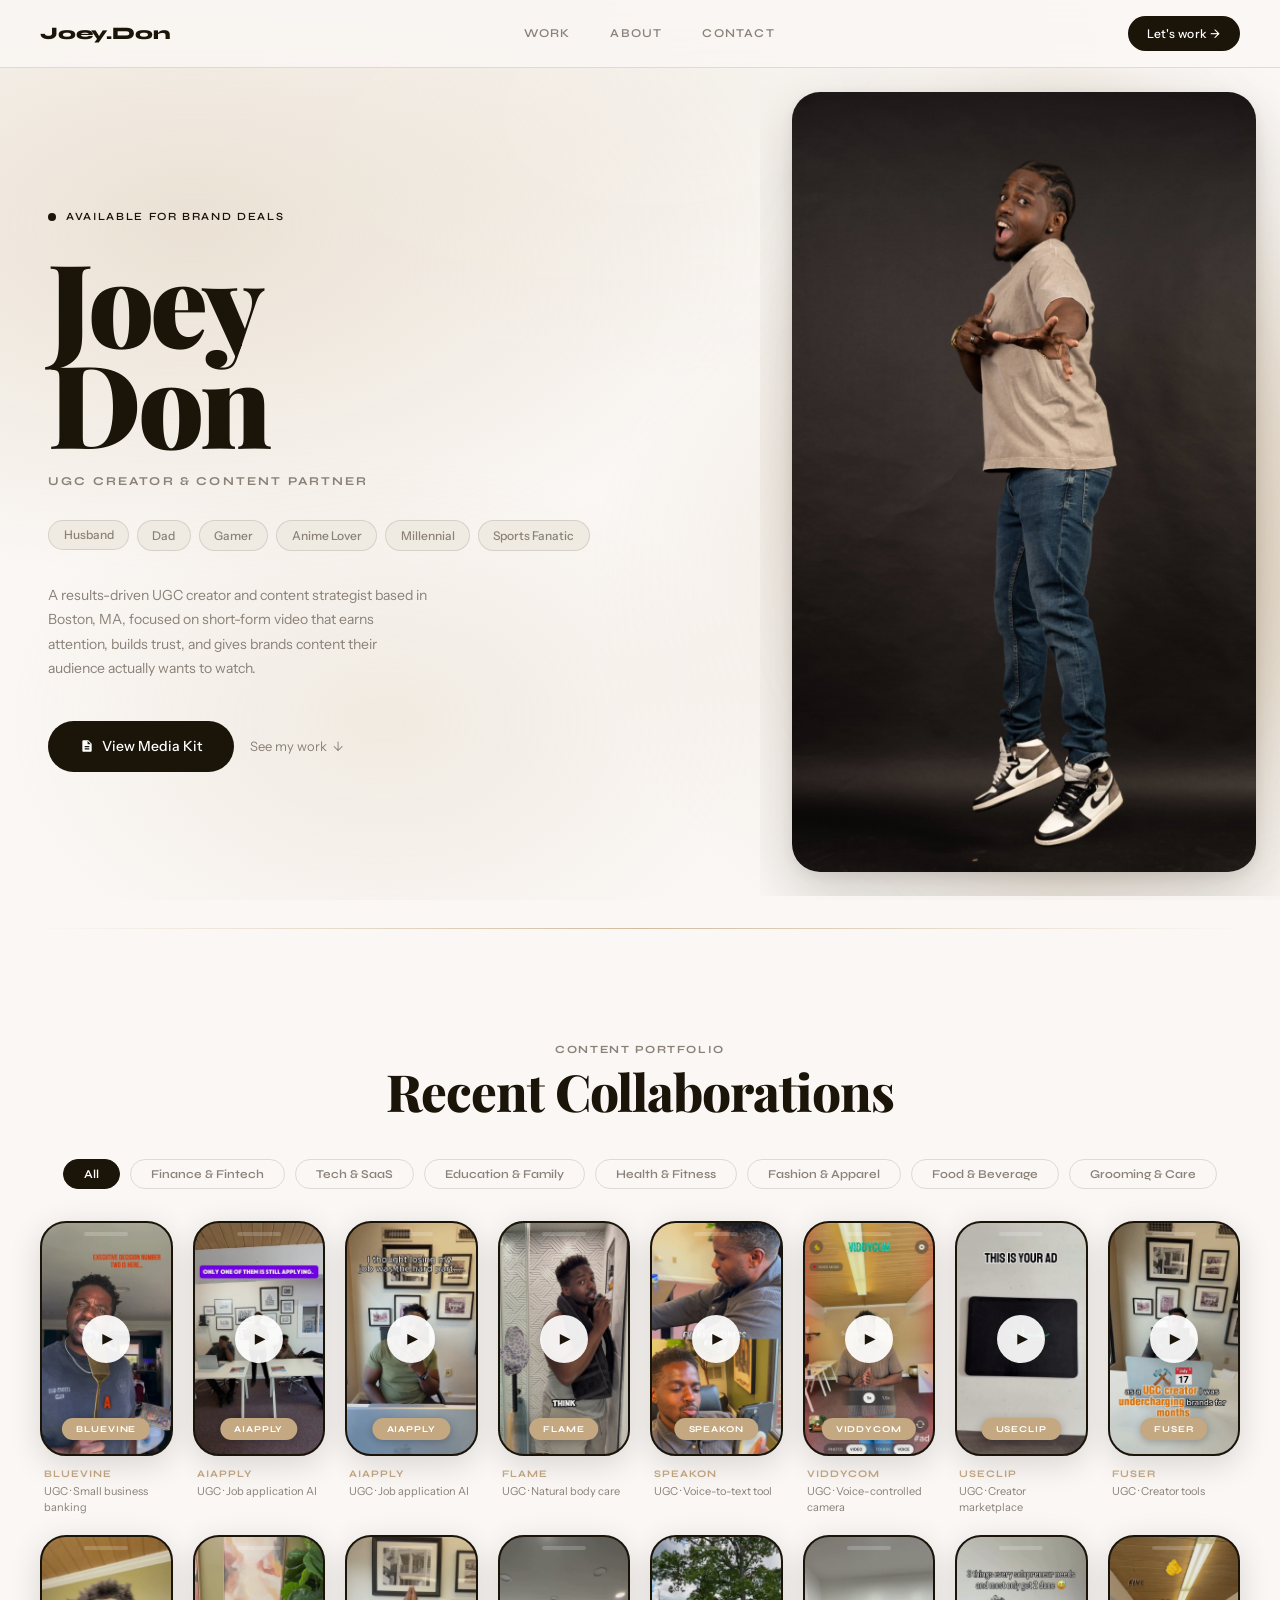
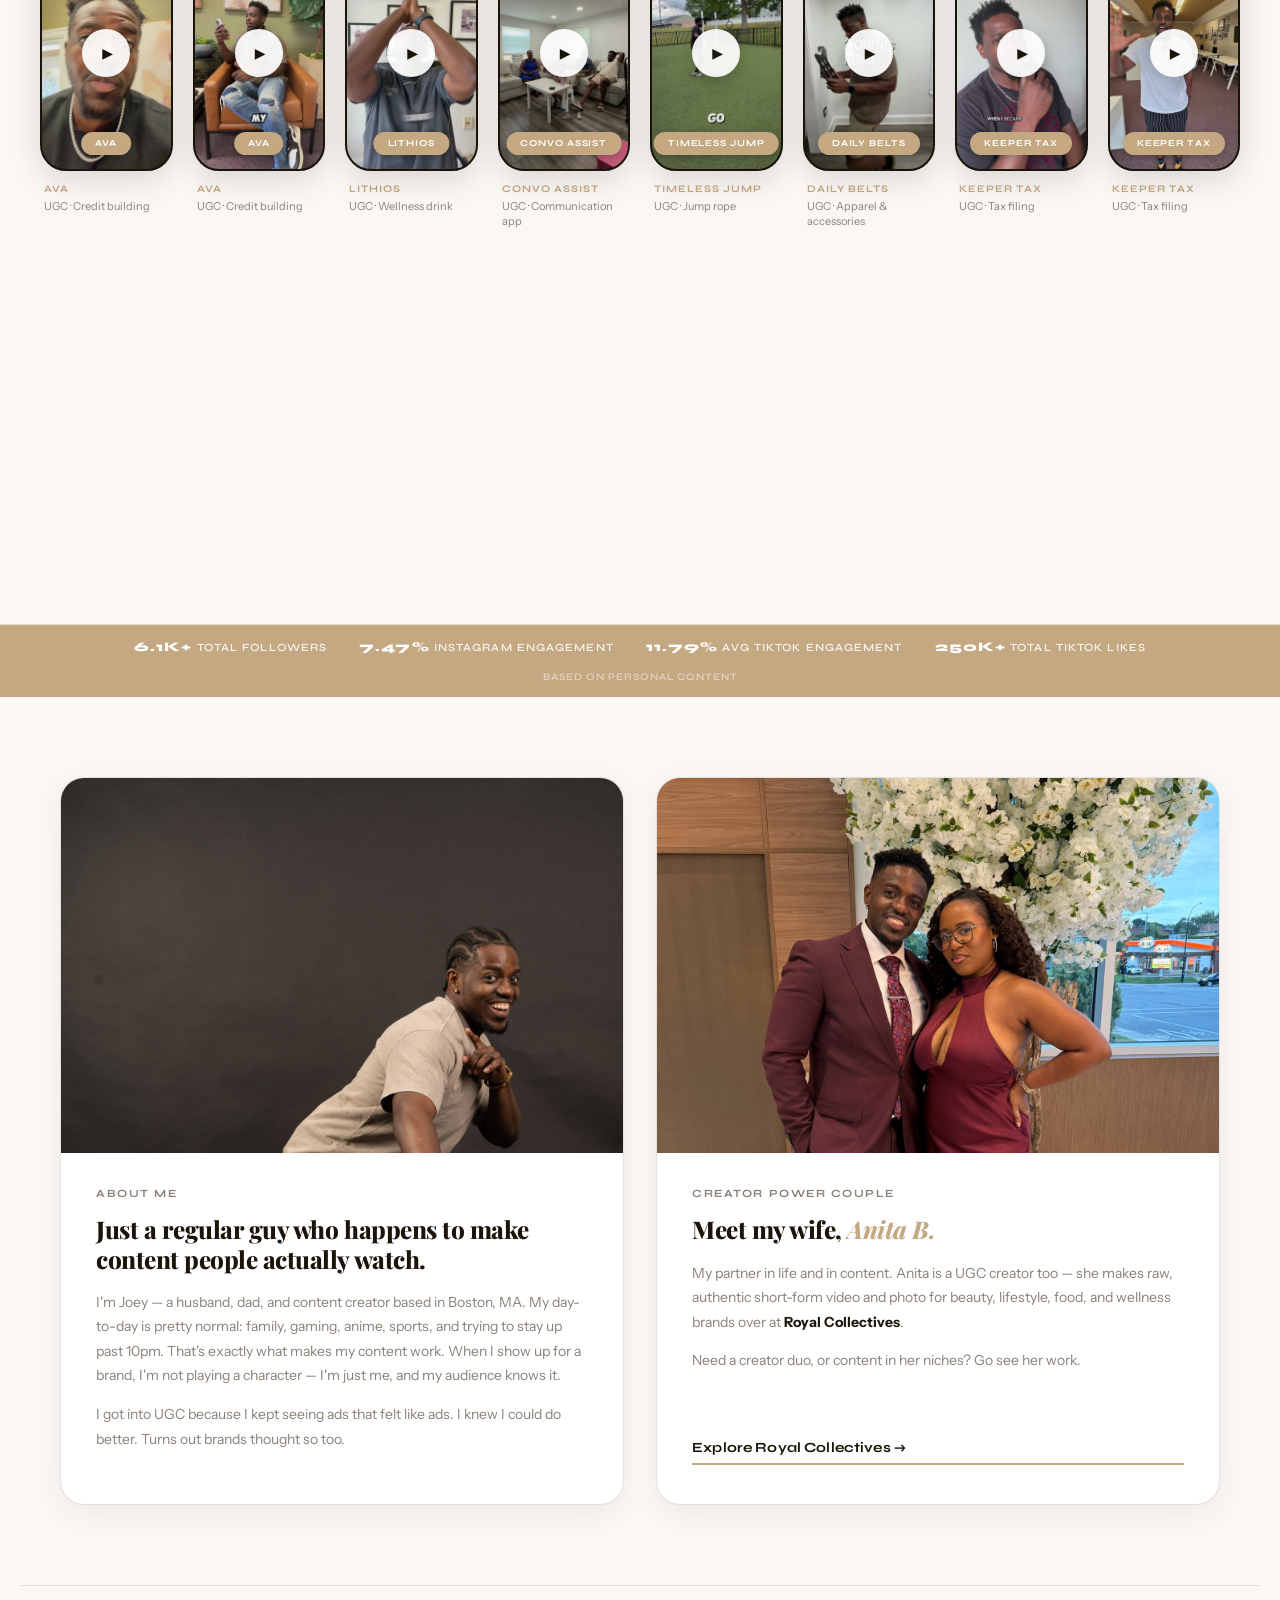
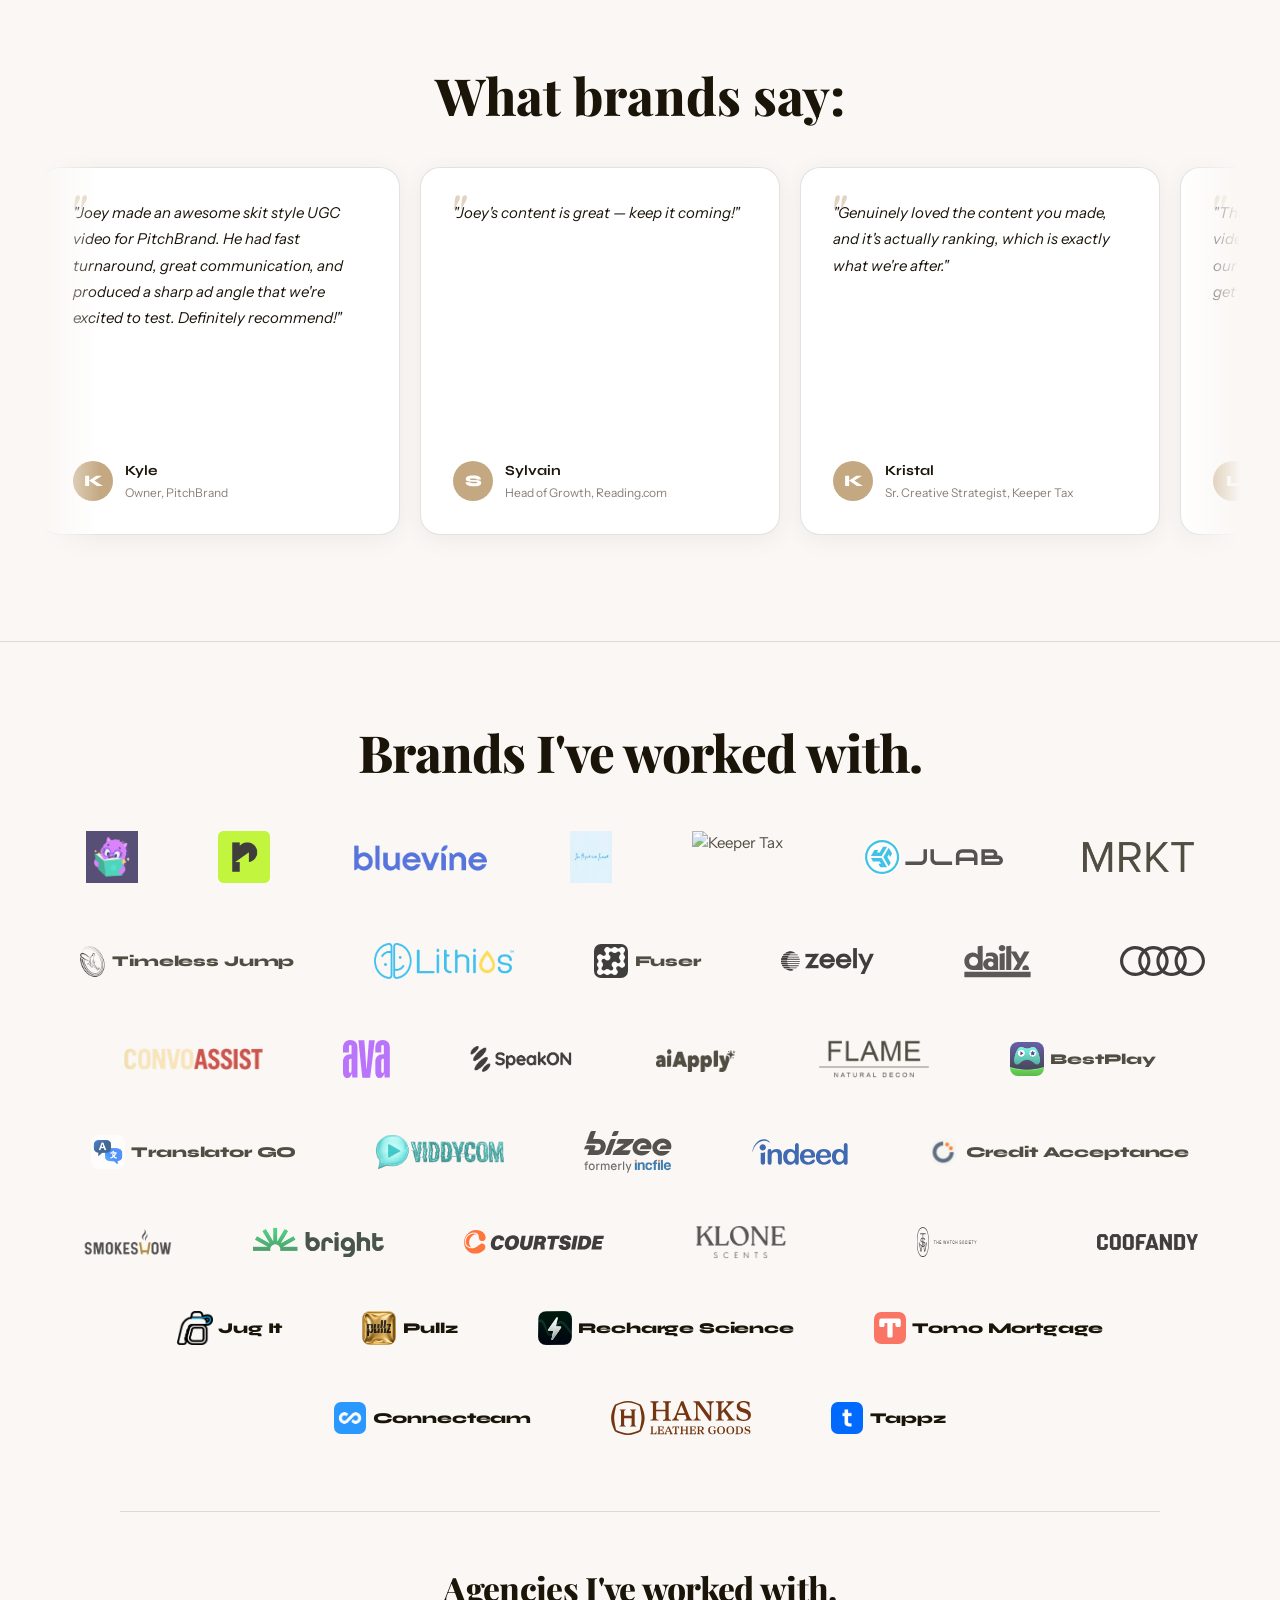
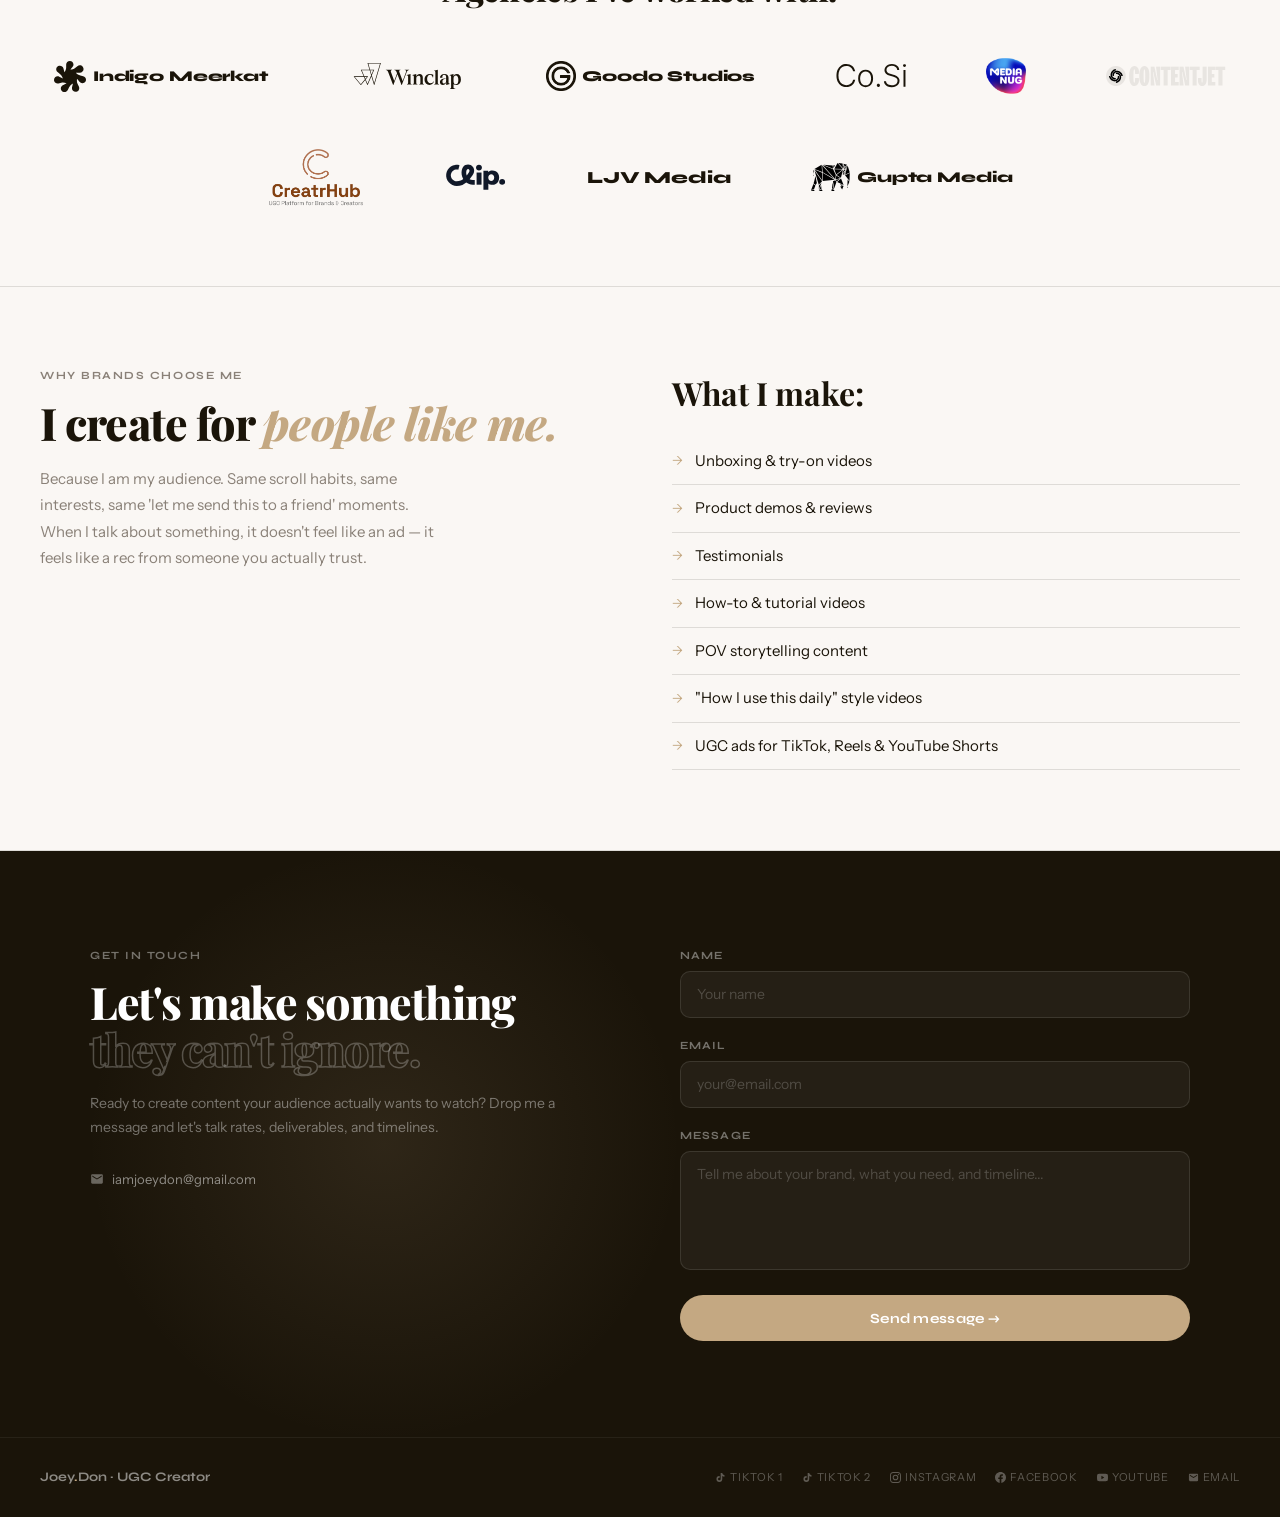
==== commit 057eebcf: "Fix og:image path (was 404, fell back to wrong image) og:image/twitter:image pointed to public/image" ====
--- a/index.html
+++ b/index.html
@@ -7,13 +7,13 @@
   <meta name="description" content="Joey Don is a UGC creator making authentic short-form video content for brands — lifestyle, work humor, parenting, gaming, and more. Based stats, real results.">
   <meta property="og:title" content="Joey Don · UGC Creator" />
   <meta property="og:description" content="Authentic short-form video content that converts. Work humor, parenting, gaming, anime, and lifestyle niches." />
-  <meta property="og:image" content="https://joeydon.com/public/images/joey_don_1.jpg" />
+  <meta property="og:image" content="https://joeydon.com/public/images/photos/joey_don_1.jpg" />
   <meta property="og:url" content="https://joeydon.com" />
   <meta property="og:type" content="website" />
   <meta name="twitter:card" content="summary_large_image" />
   <meta name="twitter:title" content="Joey Don · UGC Creator" />
   <meta name="twitter:description" content="Authentic short-form video content that converts. Work humor, parenting, gaming, anime, and lifestyle niches." />
-  <meta name="twitter:image" content="https://joeydon.com/public/images/joey_don_1.jpg" />
+  <meta name="twitter:image" content="https://joeydon.com/public/images/photos/joey_don_1.jpg" />
   <link rel="preconnect" href="https://fonts.googleapis.com">
   <link rel="preconnect" href="https://fonts.gstatic.com" crossorigin>
   <link href="https://fonts.googleapis.com/css2?family=Playfair+Display:ital,wght@0,700;0,800;0,900;1,700&family=Syne:wght@400;600;700;800&family=Instrument+Sans:ital,wght@0,400;0,500;1,400&display=swap" rel="stylesheet">
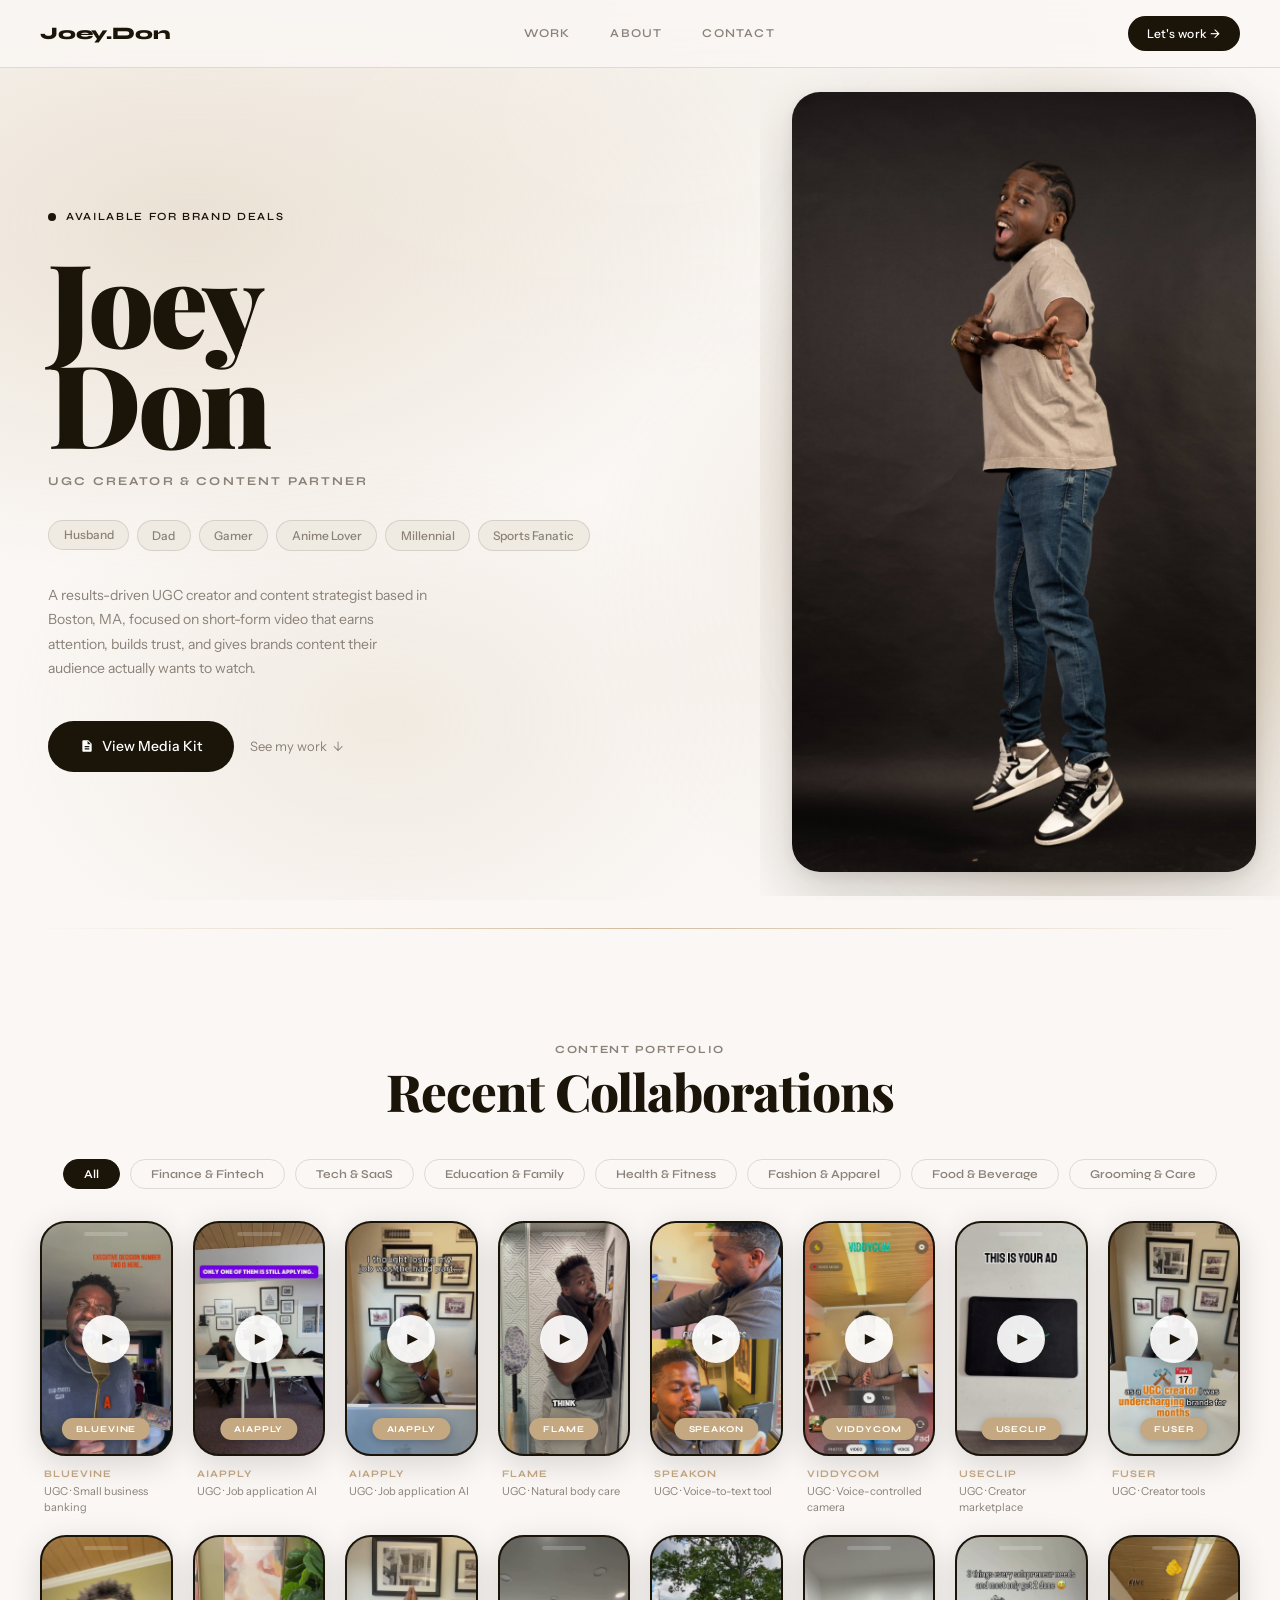
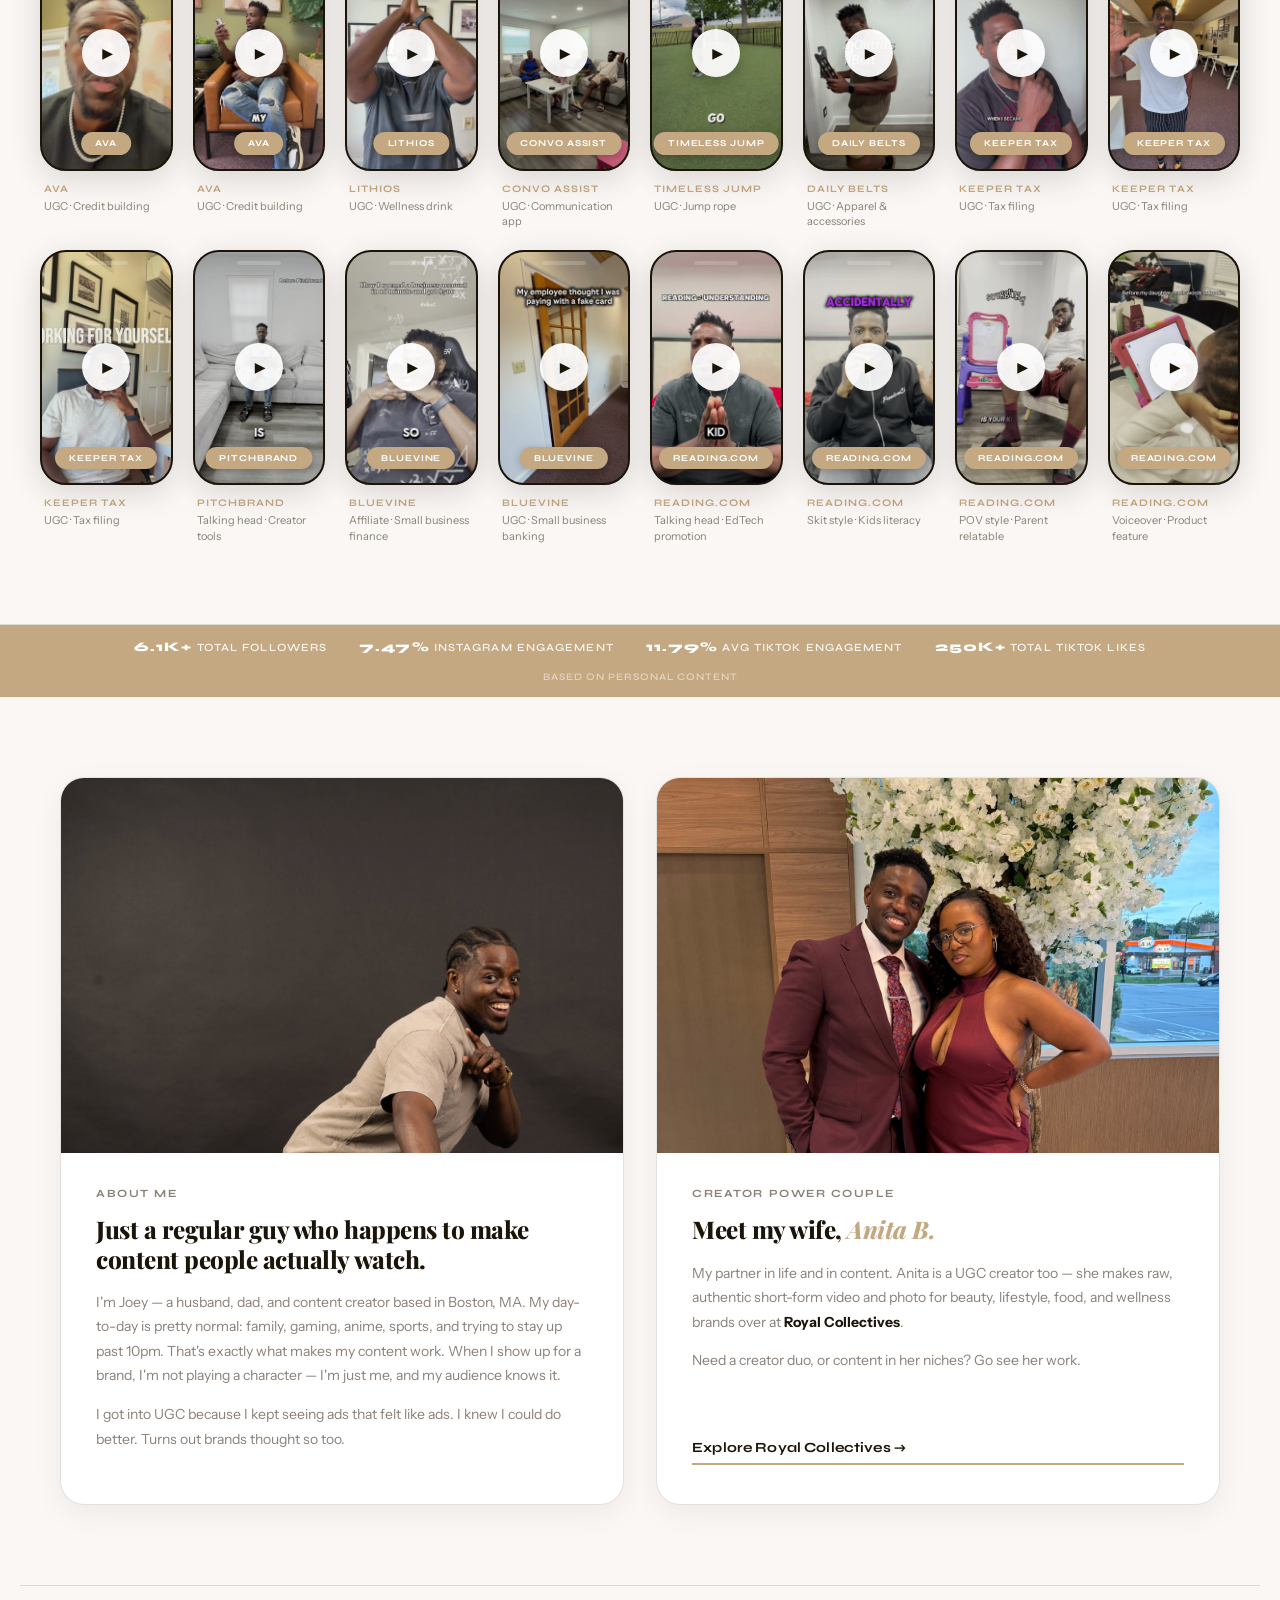
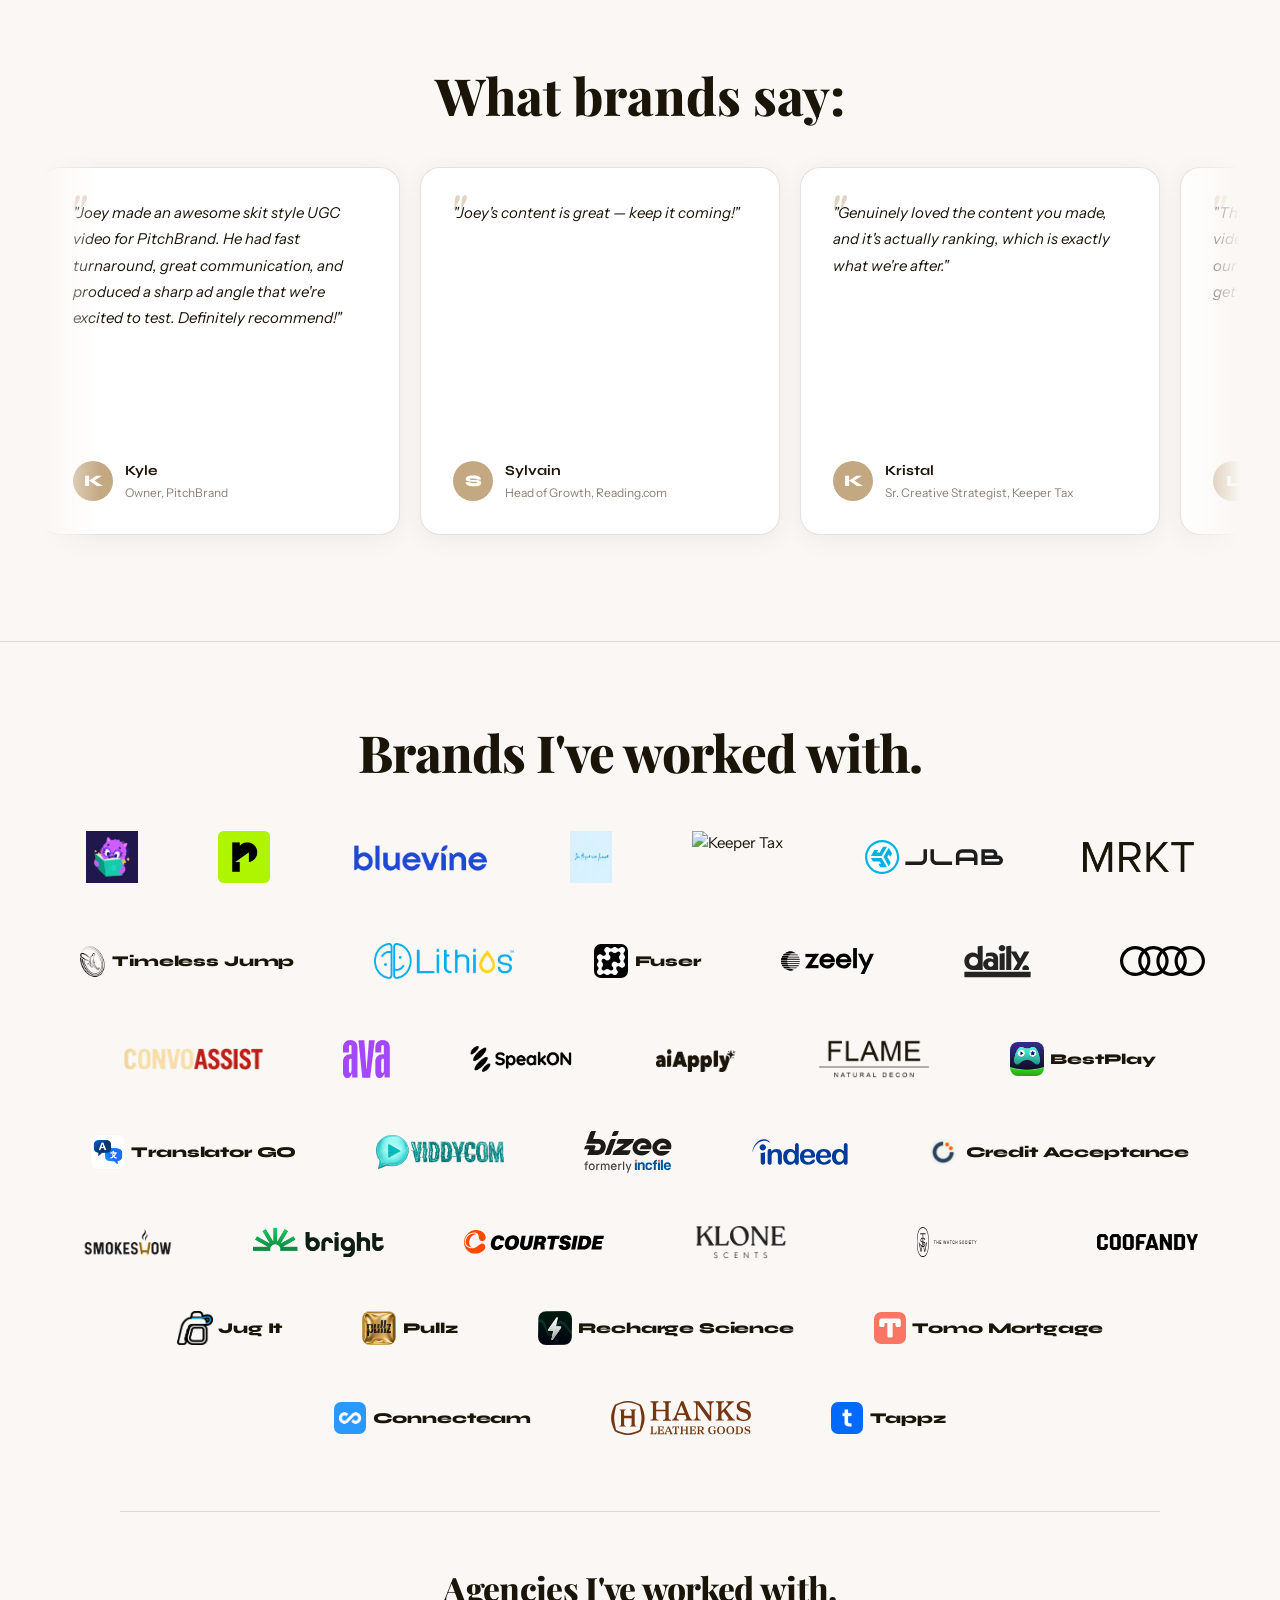
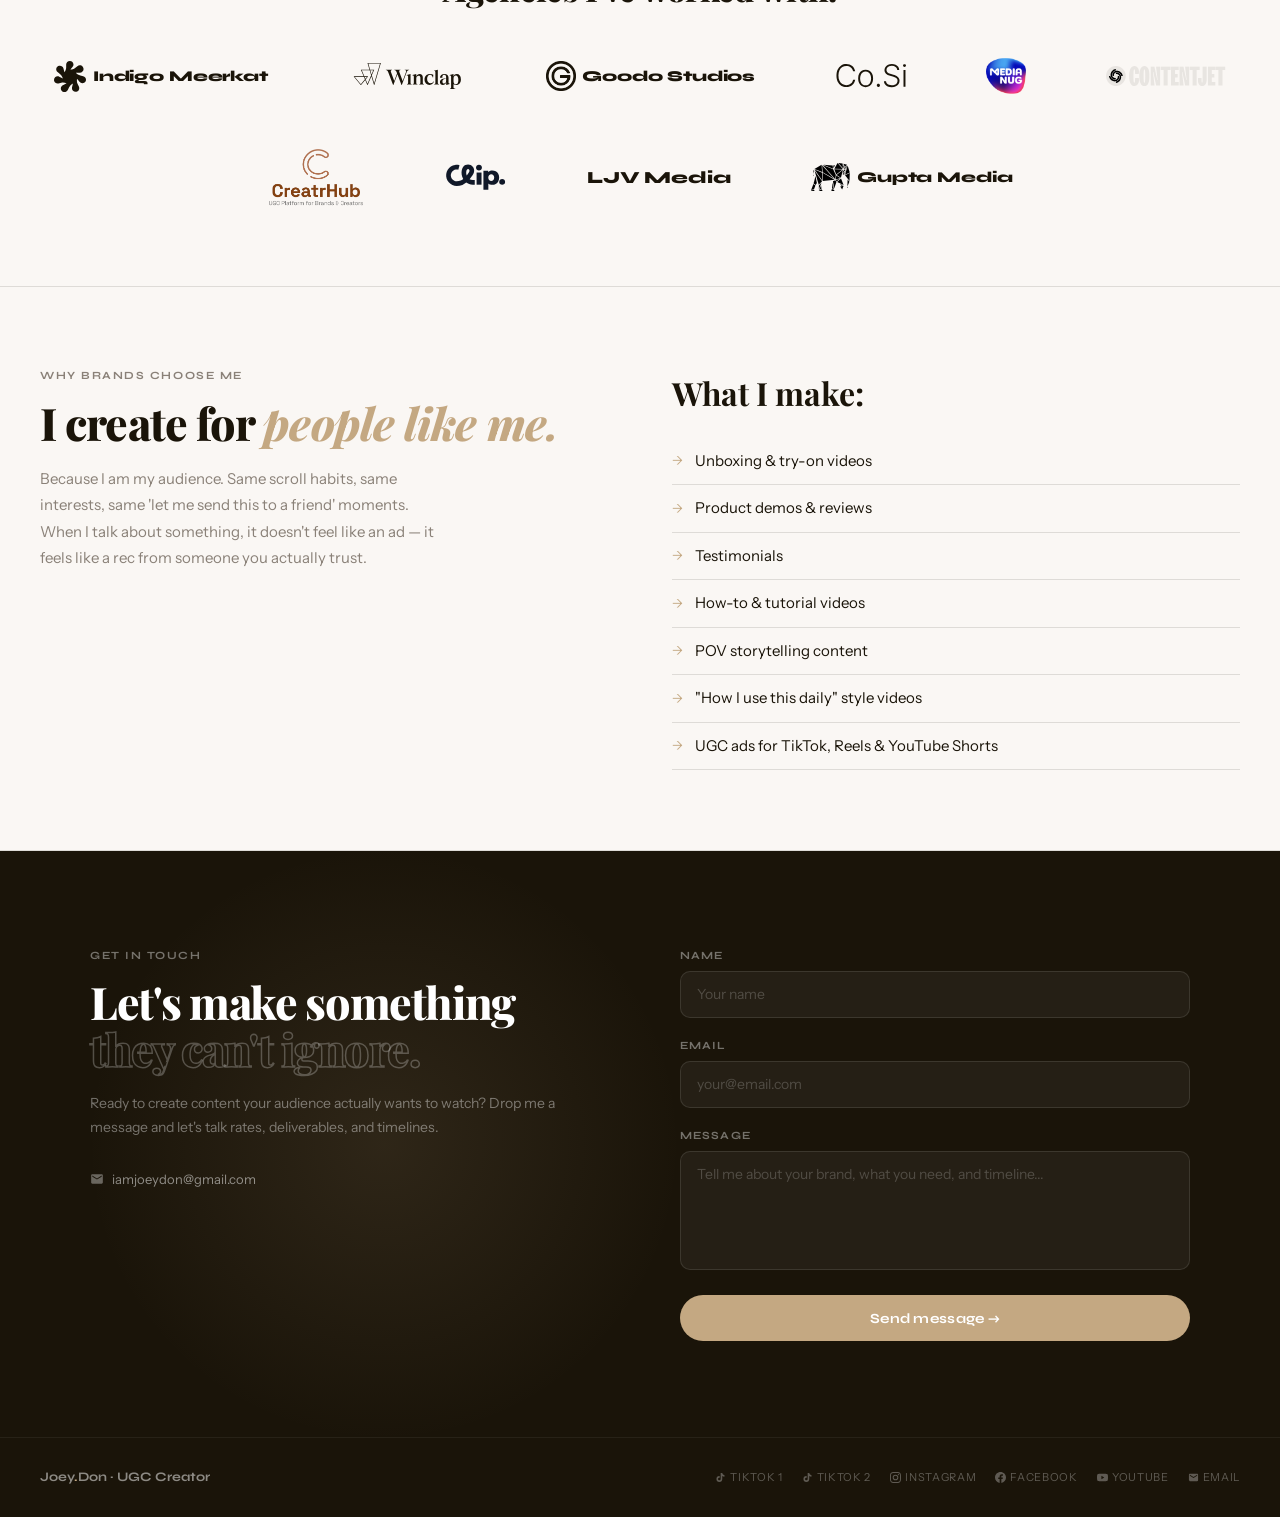
==== commit df2a7b73: "Use a 1200x630 head-centered share image Crop the hero portrait to a proper landscape OG image (face" ====
--- a/index.html
+++ b/index.html
@@ -7,13 +7,15 @@
   <meta name="description" content="Joey Don is a UGC creator making authentic short-form video content for brands — lifestyle, work humor, parenting, gaming, and more. Based stats, real results.">
   <meta property="og:title" content="Joey Don · UGC Creator" />
   <meta property="og:description" content="Authentic short-form video content that converts. Work humor, parenting, gaming, anime, and lifestyle niches." />
-  <meta property="og:image" content="https://joeydon.com/public/images/photos/joey_don_1.jpg" />
+  <meta property="og:image" content="https://joeydon.com/public/images/photos/og-joey.jpg" />
+  <meta property="og:image:width" content="1200" />
+  <meta property="og:image:height" content="630" />
   <meta property="og:url" content="https://joeydon.com" />
   <meta property="og:type" content="website" />
   <meta name="twitter:card" content="summary_large_image" />
   <meta name="twitter:title" content="Joey Don · UGC Creator" />
   <meta name="twitter:description" content="Authentic short-form video content that converts. Work humor, parenting, gaming, anime, and lifestyle niches." />
-  <meta name="twitter:image" content="https://joeydon.com/public/images/photos/joey_don_1.jpg" />
+  <meta name="twitter:image" content="https://joeydon.com/public/images/photos/og-joey.jpg" />
   <link rel="preconnect" href="https://fonts.googleapis.com">
   <link rel="preconnect" href="https://fonts.gstatic.com" crossorigin>
   <link href="https://fonts.googleapis.com/css2?family=Playfair+Display:ital,wght@0,700;0,800;0,900;1,700&family=Syne:wght@400;600;700;800&family=Instrument+Sans:ital,wght@0,400;0,500;1,400&display=swap" rel="stylesheet">
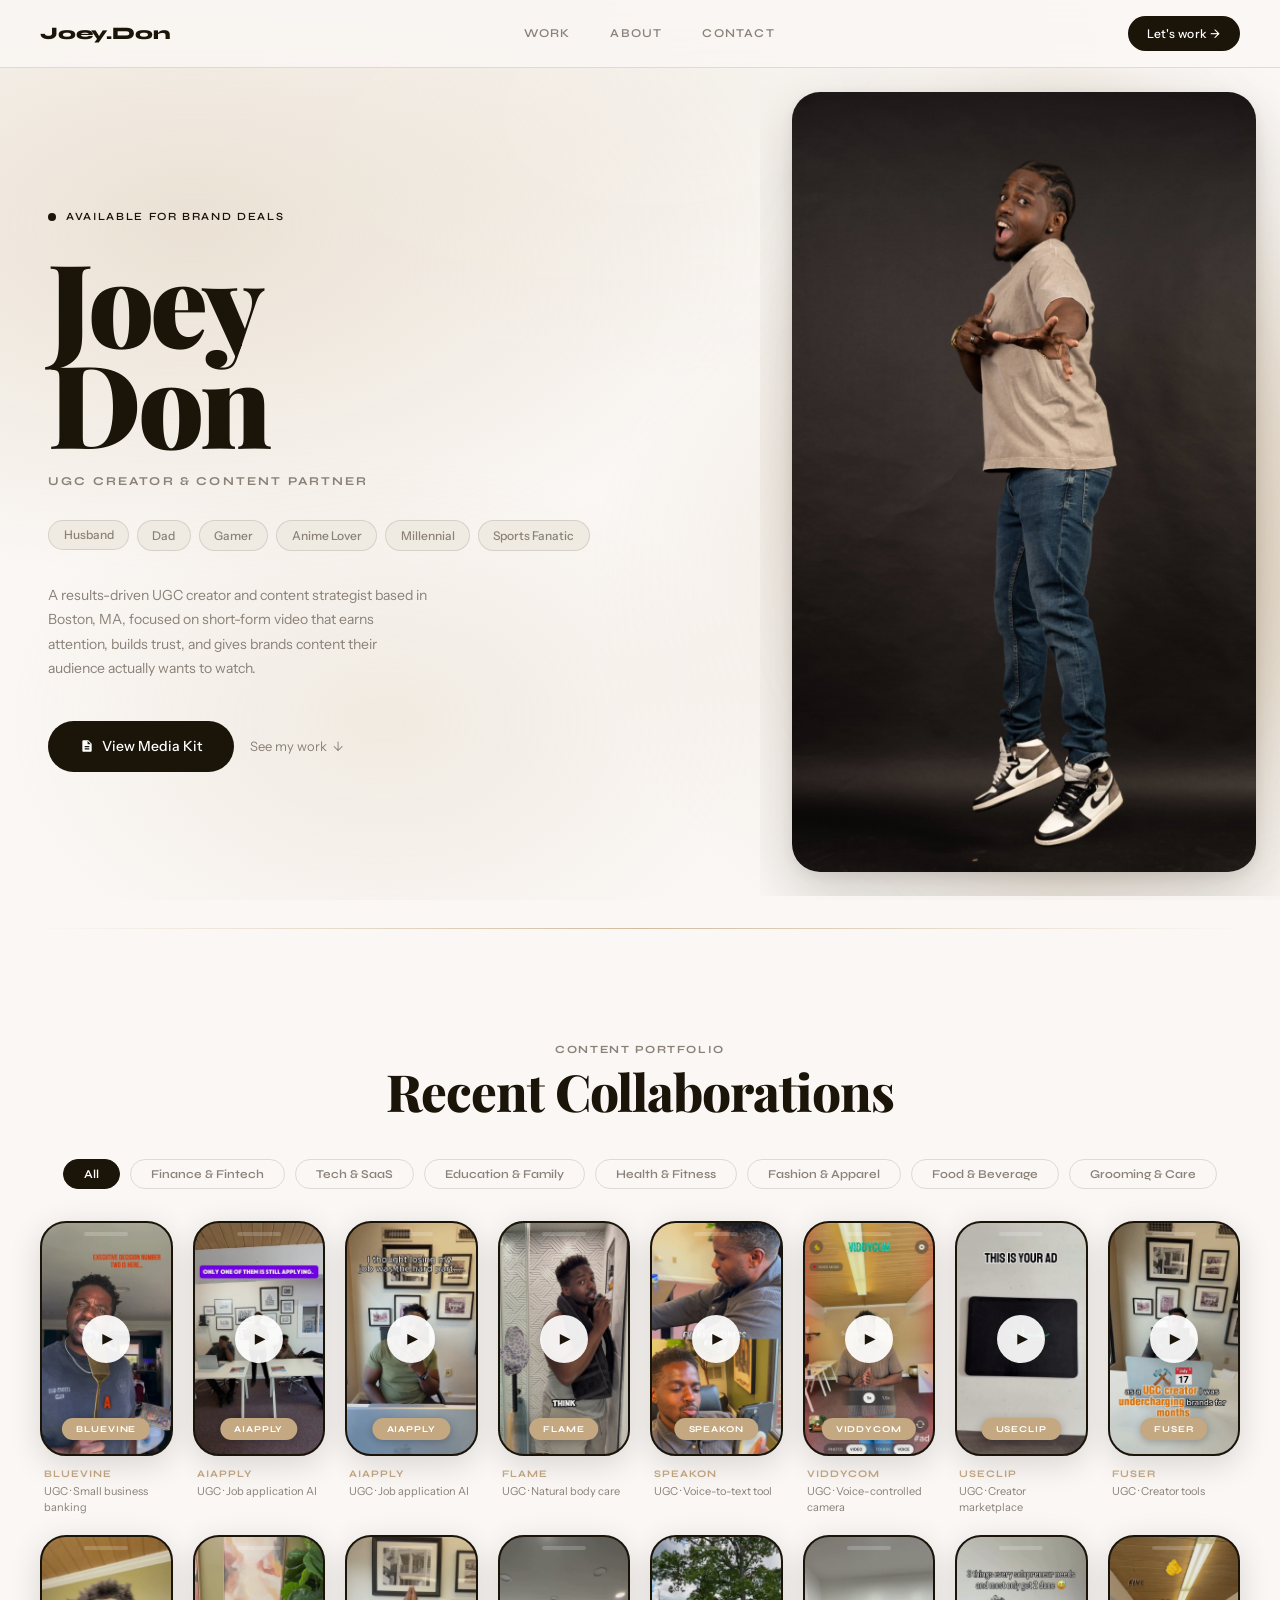
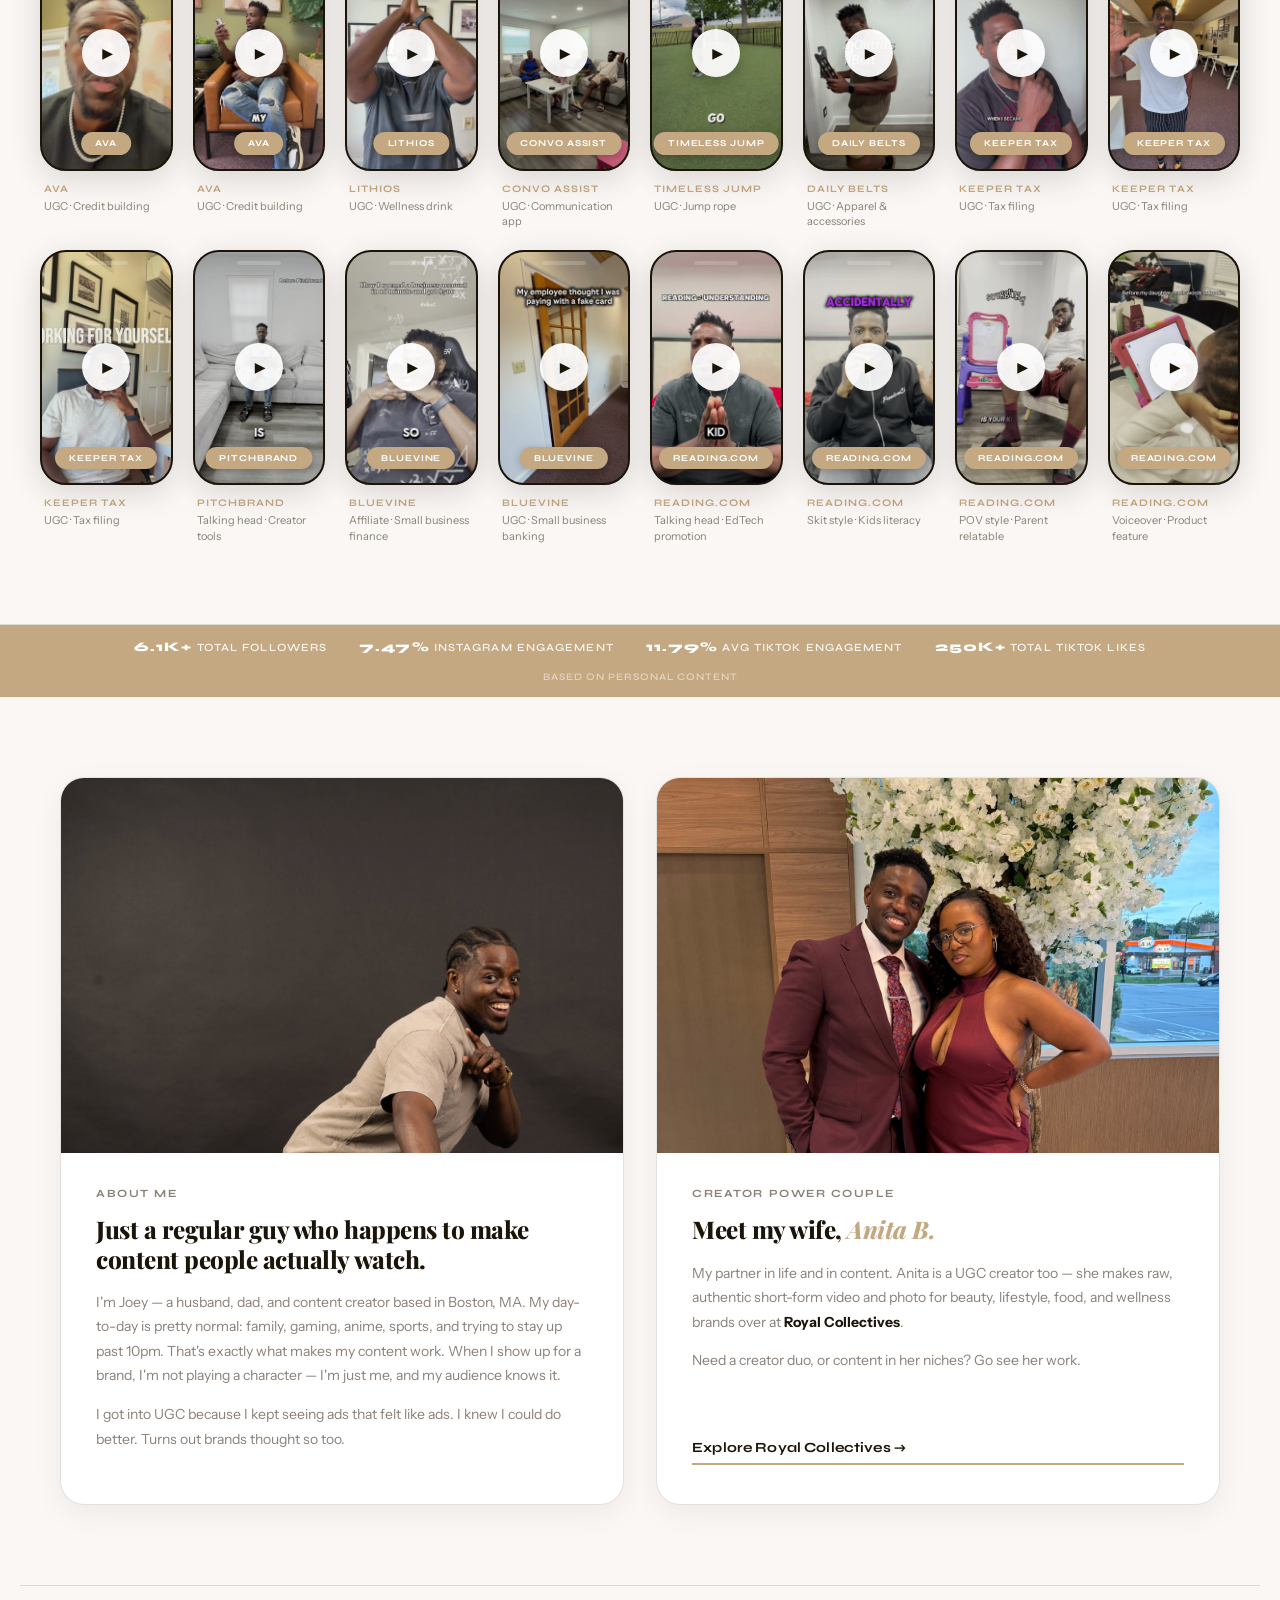
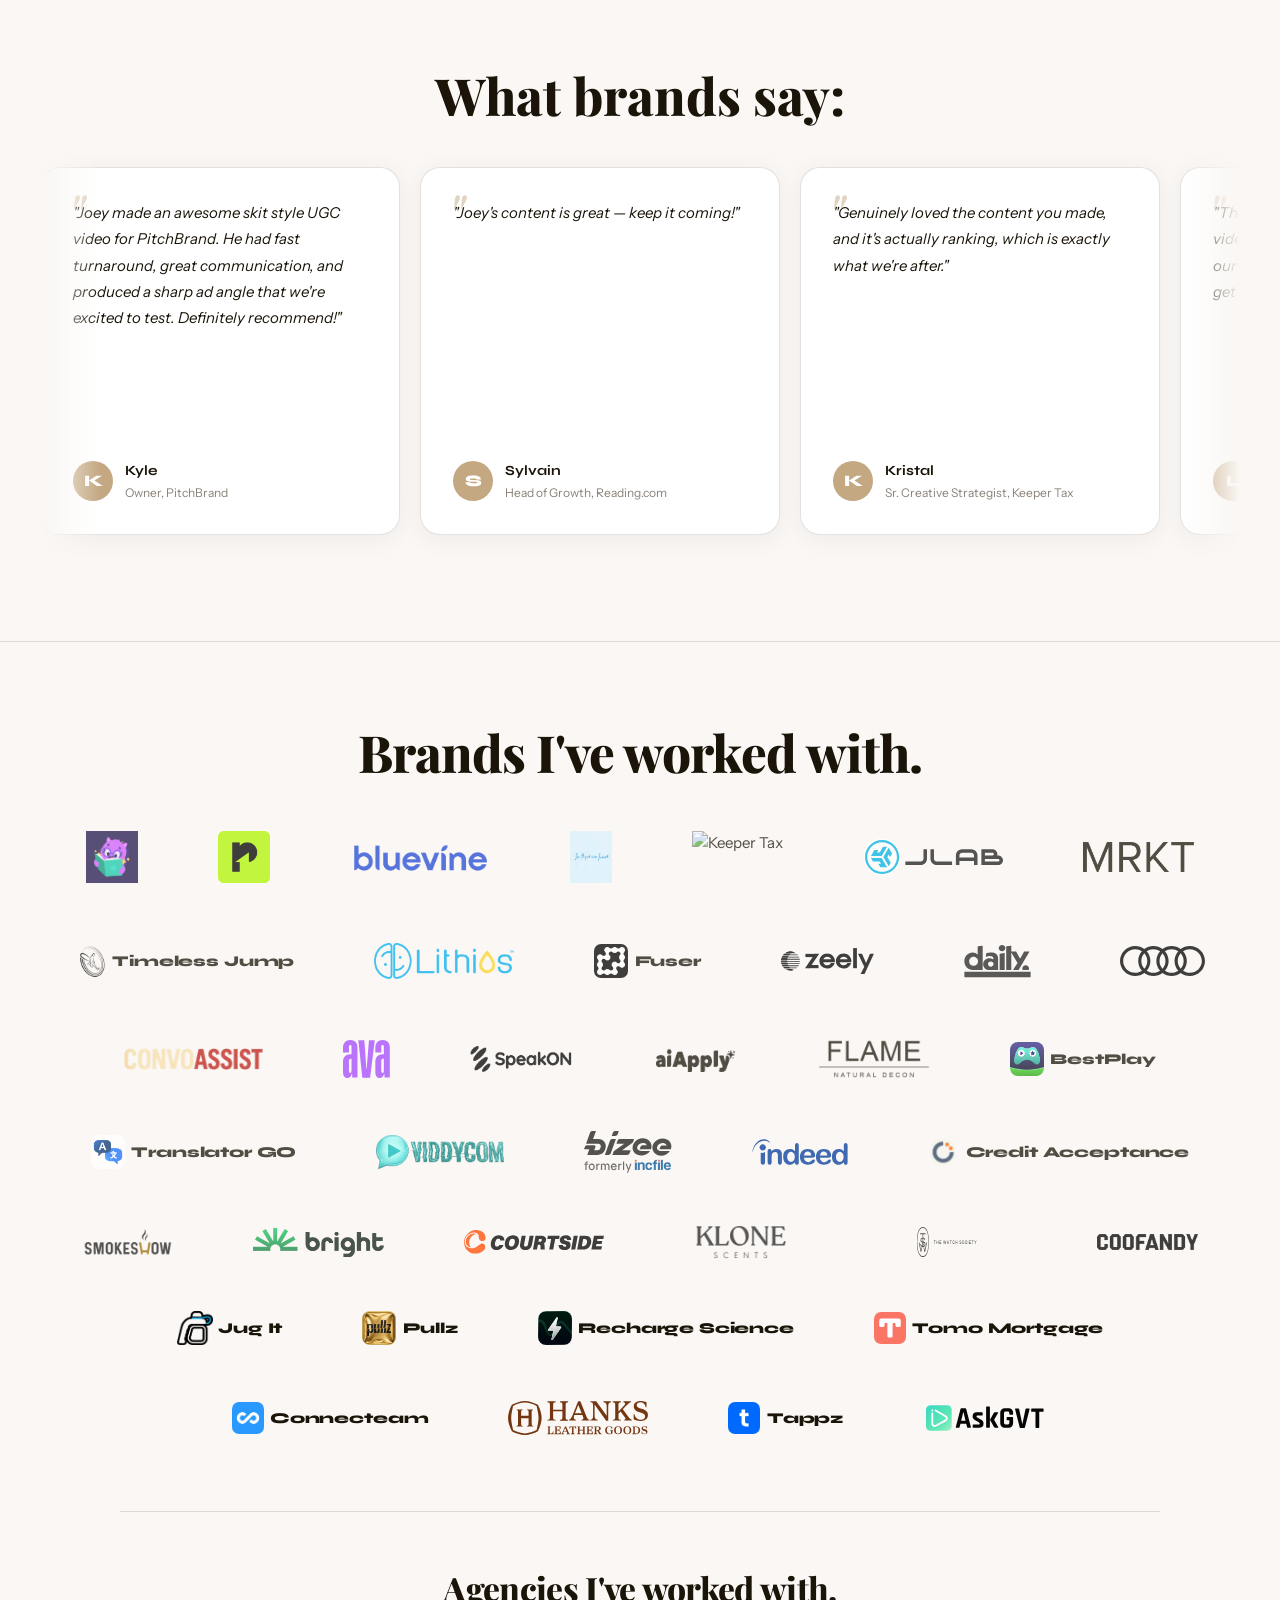
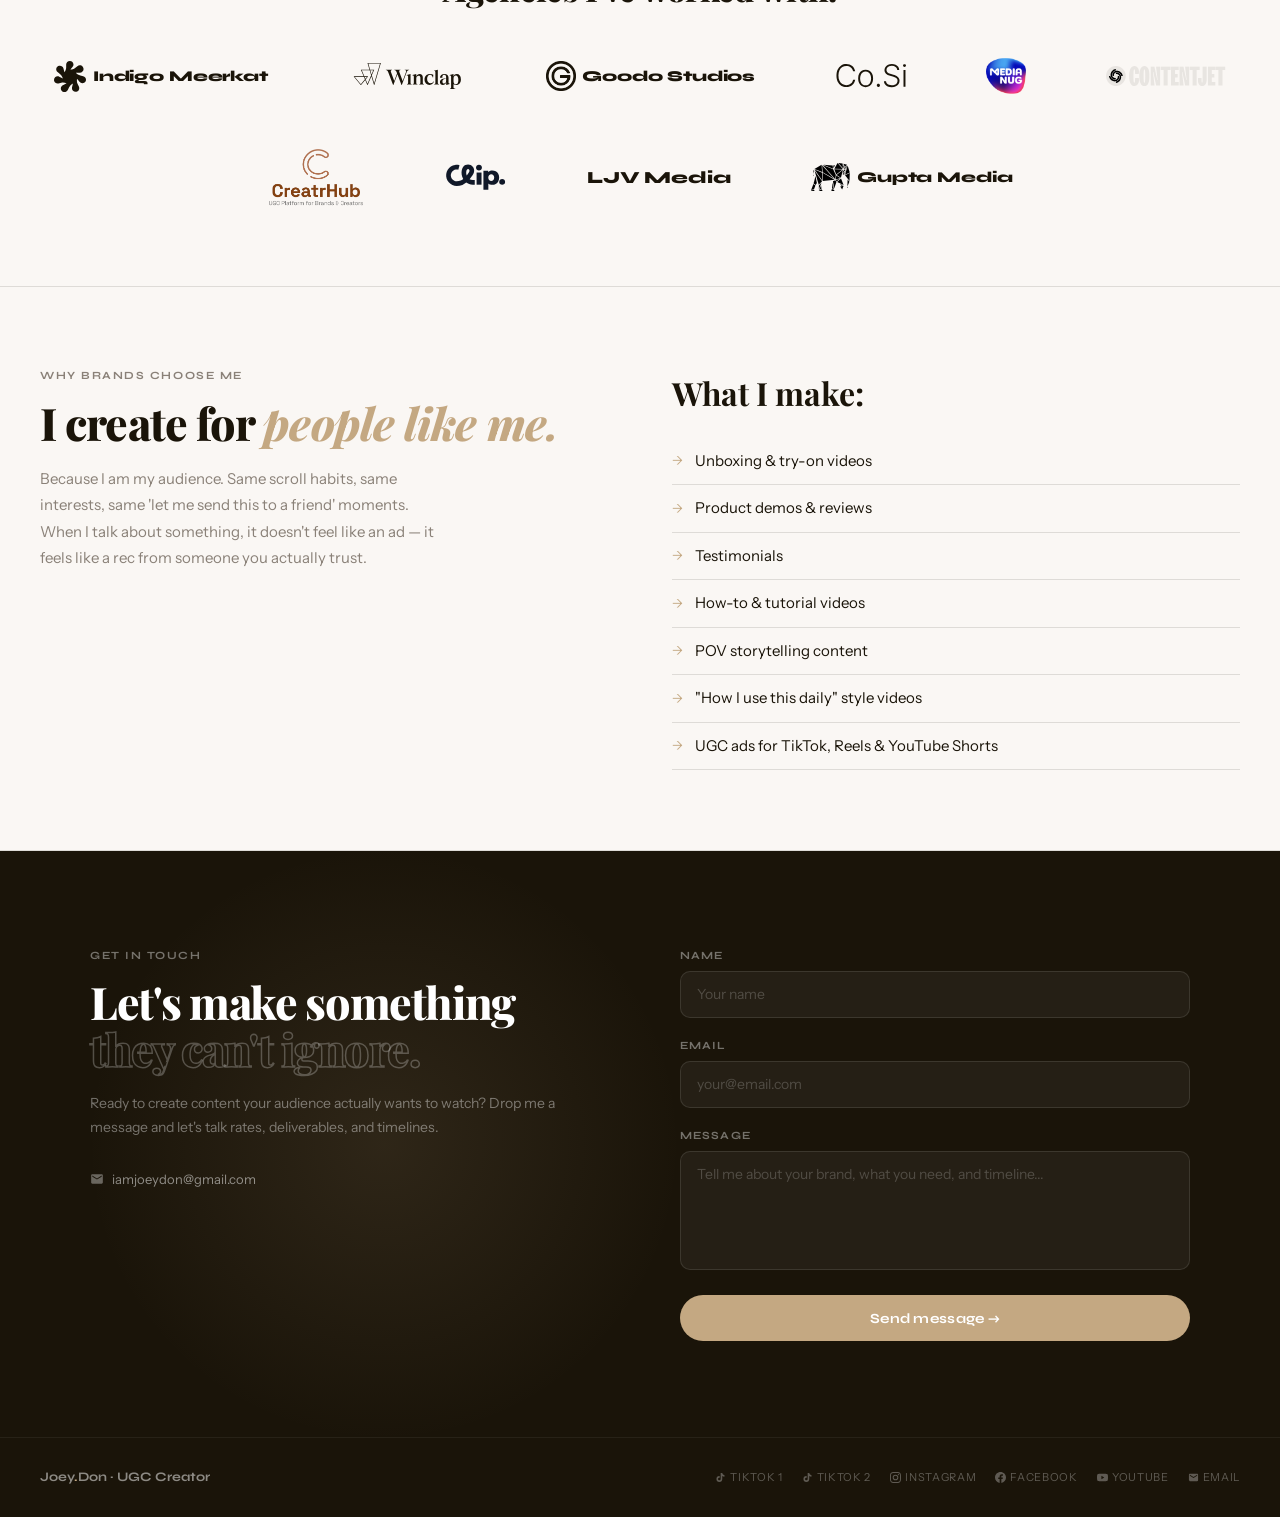
==== commit 3c8c49fe: "Add AskGVT to brands Co-Authored-By: Claude Opus 4.8 <noreply@anthropic.com>" ====
--- a/index.html
+++ b/index.html
@@ -725,6 +725,9 @@
         <img src="public/images/logos/tappz.png" alt="Tappz" style="height: 32px; width: 32px; border-radius: 7px;" />
         <span style="font-family: 'Syne', sans-serif; font-weight: 800; font-size: 15px; color: var(--black); letter-spacing: -0.01em; white-space: nowrap;">Tappz</span>
       </a>
+      <a href="https://askgvt.com" target="_blank" rel="noopener noreferrer" class="brand-logo-item">
+        <img src="public/images/logos/askgvt.svg" alt="AskGVT" style="height: 30px;" />
+      </a>
     </div>
 
     <div class="brands-headline agencies-subhead">Agencies I've worked with.</div>
